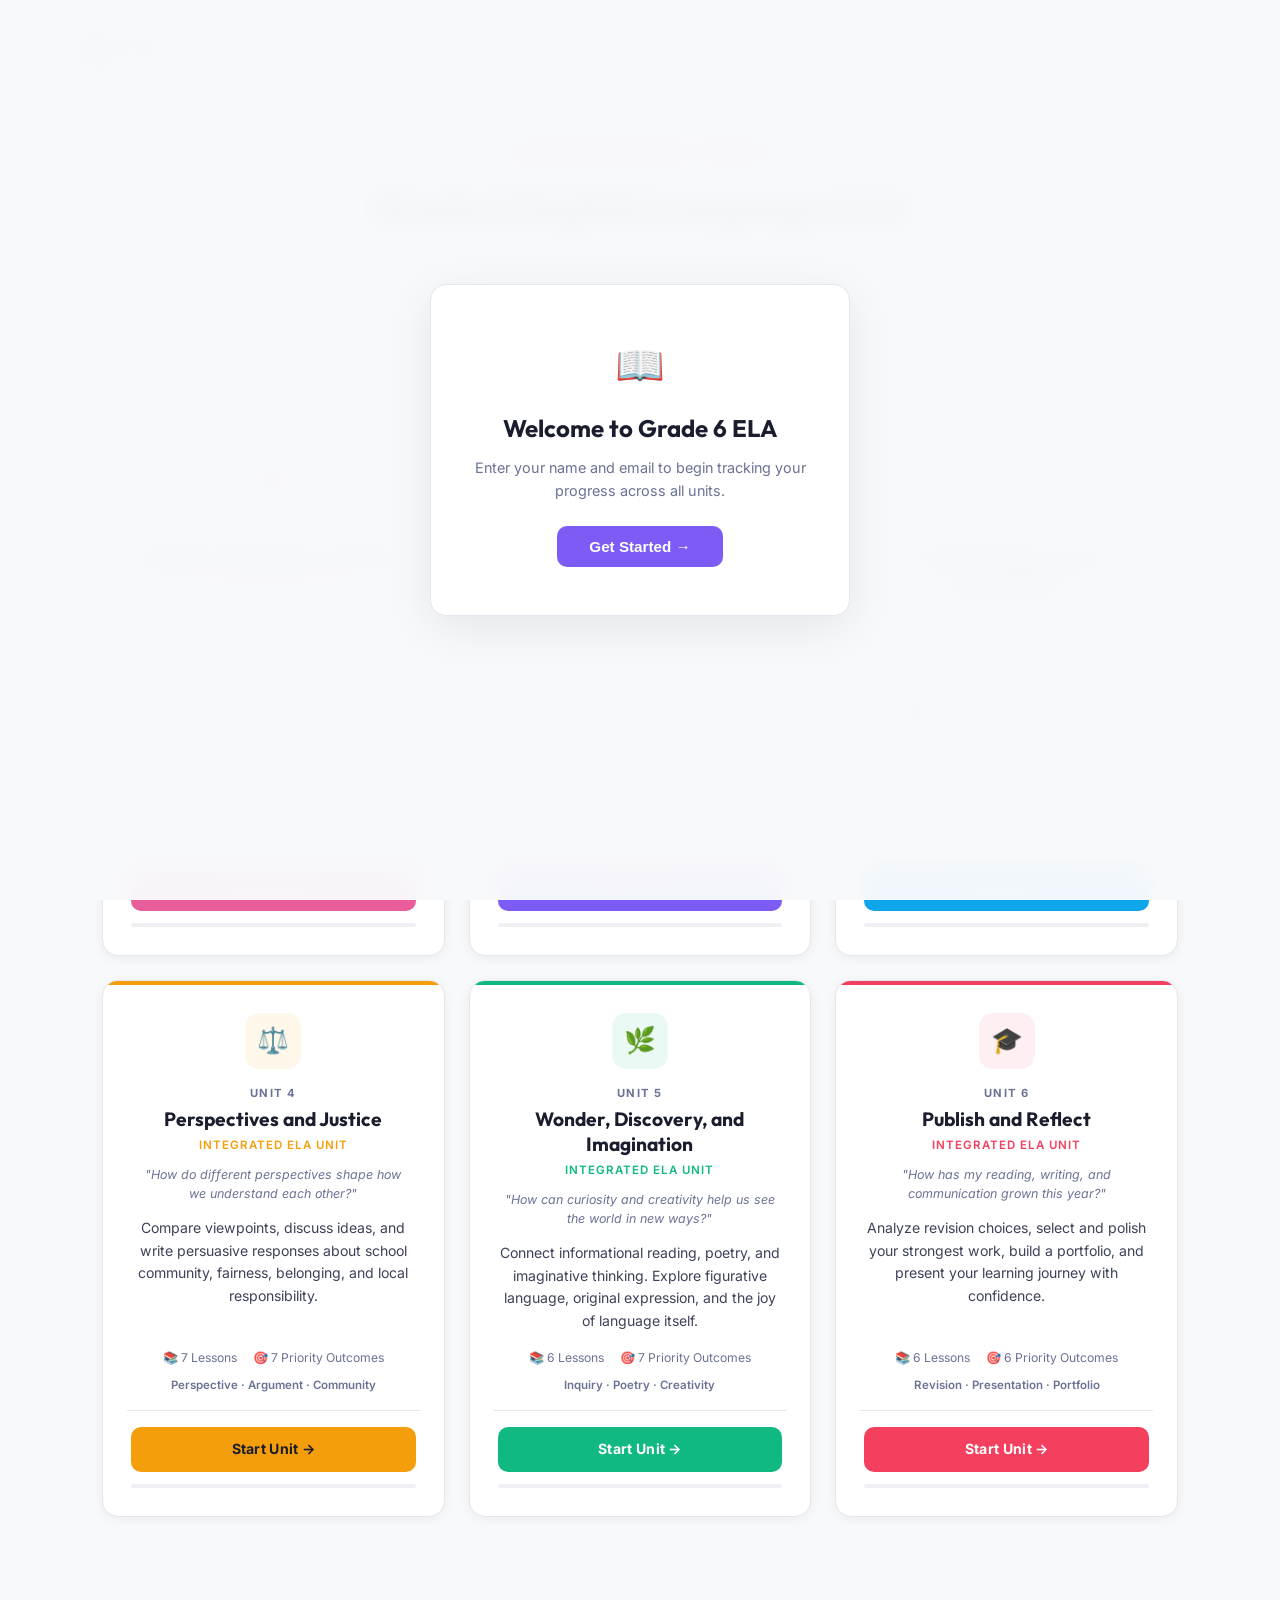
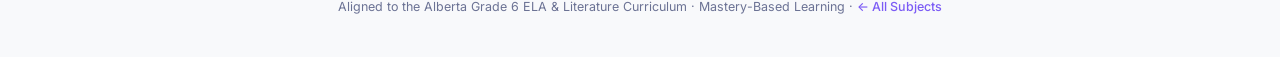
==== ela/index.html @ 0fc30e94 "Initial commit: Grade 6 HPLN platform with ELA units" ====
<!DOCTYPE html>
<html lang="en">
<head>
  <meta charset="UTF-8">
  <meta name="viewport" content="width=device-width, initial-scale=1.0">
  <title>Grade 6 English Language Arts — Home Plus Online Learning</title>
  <meta name="description" content="Grade 6 ELA course homepage — 6 integrated thematic units covering reading, writing, vocabulary, speaking, and critical thinking aligned to the Alberta curriculum.">
  <link href="https://fonts.googleapis.com/css2?family=Inter:wght@400;500;600;700;800&family=Outfit:wght@600;700;800&display=swap" rel="stylesheet">
  <style>
    /* ============================================================
       GRADE 6 ELA — COURSE HOMEPAGE
       Light, polished, modern LMS dashboard
       ============================================================ */

    *, *::before, *::after { margin: 0; padding: 0; box-sizing: border-box; }

    :root {
      --bg: #f8f9fb;
      --card-bg: #ffffff;
      --text1: #1a1d2e;
      --text2: #3d4259;
      --text3: #6b7294;
      --border: #e4e7ef;
      --shadow: 0 2px 12px rgba(0,0,0,.06);
      --shadow-hover: 0 8px 32px rgba(0,0,0,.10);
      --radius: 16px;
      --radius-sm: 10px;

      /* Unit accent colors */
      --u1: #e85d9a;
      --u2: #7c5cf5;
      --u3: #0ea5e9;
      --u4: #f59e0b;
      --u5: #10b981;
      --u6: #f43f5e;
    }

    body {
      font-family: 'Inter', -apple-system, BlinkMacSystemFont, sans-serif;
      background: var(--bg);
      color: var(--text1);
      line-height: 1.6;
      -webkit-font-smoothing: antialiased;
    }

    /* ===== TOPBAR ===== */
    .topbar {
      display: flex;
      justify-content: space-between;
      align-items: center;
      max-width: 1200px;
      margin: 0 auto;
      padding: 20px 32px;
    }
    .topbar-left {
      display: flex;
      align-items: center;
      gap: 12px;
    }
    .topbar-logo {
      height: 48px;
      border-radius: 8px;
    }
    .topbar-brand {
      font-family: 'Outfit', sans-serif;
      font-size: .85rem;
      font-weight: 700;
      color: var(--text3);
      text-transform: uppercase;
      letter-spacing: 1.5px;
    }
    .topbar-right {
      display: flex;
      align-items: center;
      gap: 16px;
    }
    .topbar-right a {
      font-size: .85rem;
      color: var(--text3);
      text-decoration: none;
      font-weight: 500;
      transition: color .2s;
    }
    .topbar-right a:hover { color: var(--text1); }
    #studentDisplay {
      font-size: .85rem;
      color: var(--text3);
    }
    .theme-toggle {
      background: none;
      border: 1px solid var(--border);
      border-radius: 8px;
      padding: 6px 12px;
      font-size: .8rem;
      color: var(--text3);
      cursor: pointer;
      transition: all .2s;
    }
    .theme-toggle:hover {
      background: var(--text1);
      color: #fff;
      border-color: var(--text1);
    }

    /* ===== HERO ===== */
    .hero {
      text-align: center;
      padding: 48px 32px 20px;
      max-width: 780px;
      margin: 0 auto;
    }
    .hero-badge {
      display: inline-block;
      background: linear-gradient(135deg, #e85d9a22, #7c5cf522);
      border: 1px solid #e85d9a33;
      color: var(--u1);
      font-size: .72rem;
      font-weight: 700;
      text-transform: uppercase;
      letter-spacing: 2px;
      padding: 6px 18px;
      border-radius: 30px;
      margin-bottom: 16px;
    }
    .hero h1 {
      font-family: 'Outfit', sans-serif;
      font-size: 2.4rem;
      font-weight: 800;
      color: var(--text1);
      line-height: 1.2;
      margin-bottom: 12px;
      letter-spacing: -.5px;
    }
    .hero p {
      font-size: 1.05rem;
      color: var(--text3);
      line-height: 1.7;
      max-width: 620px;
      margin: 0 auto;
    }

    /* ===== PROGRESS BAR ===== */
    .progress-section {
      max-width: 1140px;
      margin: 20px auto 12px;
      padding: 0 32px;
    }
    .progress-wrap {
      display: flex;
      align-items: center;
      gap: 16px;
      background: var(--card-bg);
      border: 1px solid var(--border);
      border-radius: var(--radius-sm);
      padding: 14px 24px;
      box-shadow: var(--shadow);
    }
    .progress-label {
      font-size: .82rem;
      font-weight: 600;
      color: var(--text2);
      white-space: nowrap;
    }
    .progress-bar {
      flex: 1;
      height: 8px;
      background: #eef0f6;
      border-radius: 20px;
      overflow: hidden;
    }
    .progress-fill {
      height: 100%;
      border-radius: 20px;
      background: linear-gradient(90deg, var(--u1), var(--u2), var(--u5));
      width: 0%;
      transition: width .6s ease;
    }
    .progress-stats {
      display: flex;
      gap: 20px;
      font-size: .78rem;
      color: var(--text3);
      white-space: nowrap;
    }
    .progress-stats strong {
      color: var(--text1);
    }

    /* ===== UNIT GRID ===== */
    .grid-section {
      max-width: 1140px;
      margin: 28px auto 0;
      padding: 0 32px 60px;
    }
    .unit-grid {
      display: grid;
      grid-template-columns: repeat(3, 1fr);
      gap: 24px;
    }

    /* ===== UNIT CARD ===== */
    .unit-card {
      background: var(--card-bg);
      border: 1px solid var(--border);
      border-radius: var(--radius);
      padding: 32px 28px 28px;
      display: flex;
      flex-direction: column;
      box-shadow: var(--shadow);
      transition: box-shadow .3s, transform .3s;
      position: relative;
      overflow: hidden;
      cursor: pointer;
    }
    .unit-card::before {
      content: '';
      position: absolute;
      top: 0;
      left: 0;
      right: 0;
      height: 4px;
    }
    .unit-card:hover {
      box-shadow: var(--shadow-hover);
      transform: translateY(-4px);
    }

    /* Accent borders per unit */
    .unit-card[data-unit="1"]::before { background: var(--u1); }
    .unit-card[data-unit="2"]::before { background: var(--u2); }
    .unit-card[data-unit="3"]::before { background: var(--u3); }
    .unit-card[data-unit="4"]::before { background: var(--u4); }
    .unit-card[data-unit="5"]::before { background: var(--u5); }
    .unit-card[data-unit="6"]::before { background: var(--u6); }

    .card-icon {
      width: 56px;
      height: 56px;
      border-radius: 14px;
      display: flex;
      align-items: center;
      justify-content: center;
      font-size: 1.6rem;
      margin: 0 auto 16px;
    }
    .unit-card[data-unit="1"] .card-icon { background: #e85d9a15; }
    .unit-card[data-unit="2"] .card-icon { background: #7c5cf515; }
    .unit-card[data-unit="3"] .card-icon { background: #0ea5e915; }
    .unit-card[data-unit="4"] .card-icon { background: #f59e0b15; }
    .unit-card[data-unit="5"] .card-icon { background: #10b98115; }
    .unit-card[data-unit="6"] .card-icon { background: #f43f5e15; }

    .card-unit-num {
      font-size: .7rem;
      font-weight: 700;
      text-transform: uppercase;
      letter-spacing: 1.5px;
      color: var(--text3);
      text-align: center;
      margin-bottom: 4px;
    }
    .card-title {
      font-family: 'Outfit', sans-serif;
      font-size: 1.2rem;
      font-weight: 700;
      color: var(--text1);
      text-align: center;
      margin-bottom: 4px;
      line-height: 1.3;
    }
    .card-subtitle {
      font-size: .72rem;
      font-weight: 600;
      text-transform: uppercase;
      letter-spacing: 1px;
      text-align: center;
      margin-bottom: 12px;
    }
    .unit-card[data-unit="1"] .card-subtitle { color: var(--u1); }
    .unit-card[data-unit="2"] .card-subtitle { color: var(--u2); }
    .unit-card[data-unit="3"] .card-subtitle { color: var(--u3); }
    .unit-card[data-unit="4"] .card-subtitle { color: var(--u4); }
    .unit-card[data-unit="5"] .card-subtitle { color: var(--u5); }
    .unit-card[data-unit="6"] .card-subtitle { color: var(--u6); }

    .card-desc {
      font-size: .88rem;
      color: var(--text2);
      text-align: center;
      line-height: 1.6;
      flex: 1;
      margin-bottom: 16px;
    }

    .card-meta {
      display: flex;
      justify-content: center;
      gap: 16px;
      font-size: .76rem;
      color: var(--text3);
      margin-bottom: 8px;
    }
    .card-meta span {
      display: flex;
      align-items: center;
      gap: 4px;
    }

    .card-tag {
      display: block;
      text-align: center;
      font-size: .72rem;
      font-weight: 600;
      color: var(--text3);
      margin-bottom: 16px;
    }

    .card-eq {
      font-size: .78rem;
      color: var(--text3);
      font-style: italic;
      text-align: center;
      line-height: 1.5;
      margin-bottom: 14px;
      padding: 0 4px;
    }

    .card-divider {
      height: 1px;
      background: var(--border);
      margin: 0 -4px 16px;
    }

    .card-btn {
      display: block;
      text-align: center;
      font-weight: 700;
      font-size: .88rem;
      padding: 11px 24px;
      border-radius: var(--radius-sm);
      border: none;
      cursor: pointer;
      transition: all .2s;
      letter-spacing: .3px;
      text-decoration: none;
      color: #fff;
    }
    .unit-card[data-unit="1"] .card-btn { background: var(--u1); }
    .unit-card[data-unit="2"] .card-btn { background: var(--u2); }
    .unit-card[data-unit="3"] .card-btn { background: var(--u3); }
    .unit-card[data-unit="4"] .card-btn { background: var(--u4); color: var(--text1); }
    .unit-card[data-unit="5"] .card-btn { background: var(--u5); }
    .unit-card[data-unit="6"] .card-btn { background: var(--u6); }
    .card-btn:hover { opacity: .88; transform: scale(1.02); }

    .card-progress-bar {
      height: 4px;
      background: #eef0f6;
      border-radius: 20px;
      margin-top: 12px;
      overflow: hidden;
    }
    .card-progress-fill {
      height: 100%;
      border-radius: 20px;
      width: 0%;
      transition: width .5s;
    }
    .unit-card[data-unit="1"] .card-progress-fill { background: var(--u1); }
    .unit-card[data-unit="2"] .card-progress-fill { background: var(--u2); }
    .unit-card[data-unit="3"] .card-progress-fill { background: var(--u3); }
    .unit-card[data-unit="4"] .card-progress-fill { background: var(--u4); }
    .unit-card[data-unit="5"] .card-progress-fill { background: var(--u5); }
    .unit-card[data-unit="6"] .card-progress-fill { background: var(--u6); }

    /* ===== FOOTER ===== */
    .footer {
      text-align: center;
      padding: 20px 32px 40px;
      font-size: .78rem;
      color: var(--text3);
    }
    .footer a {
      color: var(--u2);
      text-decoration: none;
      font-weight: 500;
    }
    .footer a:hover { text-decoration: underline; }

    /* ===== SIGN-IN OVERLAY ===== */
    .signin-overlay {
      position: fixed;
      inset: 0;
      z-index: 1000;
      background: rgba(248,249,251,.97);
      display: flex;
      align-items: center;
      justify-content: center;
      backdrop-filter: blur(12px);
    }
    .signin-overlay.hidden { display: none; }
    .signin-card {
      background: var(--card-bg);
      border: 1px solid var(--border);
      border-radius: var(--radius);
      padding: 48px 40px;
      max-width: 420px;
      width: 90%;
      text-align: center;
      box-shadow: 0 12px 48px rgba(0,0,0,.08);
    }
    .signin-card h2 {
      font-family: 'Outfit', sans-serif;
      font-size: 1.5rem;
      margin-bottom: 8px;
      color: var(--text1);
    }
    .signin-card p {
      font-size: .9rem;
      color: var(--text3);
      margin-bottom: 24px;
    }
    .signin-btn {
      display: inline-block;
      background: var(--u2);
      color: #fff;
      border: none;
      padding: 12px 32px;
      border-radius: var(--radius-sm);
      font-weight: 700;
      font-size: .95rem;
      cursor: pointer;
      transition: opacity .2s;
    }
    .signin-btn:hover { opacity: .85; }

    /* ===== RESPONSIVE ===== */
    @media (max-width: 960px) {
      .unit-grid { grid-template-columns: repeat(2, 1fr); }
      .hero h1 { font-size: 1.8rem; }
    }
    @media (max-width: 640px) {
      .unit-grid { grid-template-columns: 1fr; gap: 16px; }
      .hero { padding: 32px 20px 12px; }
      .hero h1 { font-size: 1.5rem; }
      .topbar { padding: 16px 20px; }
      .grid-section, .progress-section { padding-left: 16px; padding-right: 16px; }
      .progress-wrap { flex-direction: column; gap: 8px; text-align: center; }
      .progress-stats { justify-content: center; }
    }
  </style>
</head>
<body>

  <!-- SIGN-IN -->
  <div class="signin-overlay" id="signinOverlay">
    <div class="signin-card">
      <div style="font-size:2.5rem;margin-bottom:12px">📖</div>
      <h2>Welcome to Grade 6 ELA</h2>
      <p>Enter your name and email to begin tracking your progress across all units.</p>
      <button class="signin-btn" onclick="signIn()">Get Started →</button>
    </div>
  </div>

  <!-- TOPBAR -->
  <div class="topbar">
    <div class="topbar-left">
      <img src="../assets/hpln-logo.png" alt="Home Plus Online Learning" class="topbar-logo">
      <span class="topbar-brand">Home Plus Online Learning</span>
    </div>
    <div class="topbar-right">
      <a href="../index.html">← All Subjects</a>
      <span id="studentDisplay"></span>
    </div>
  </div>

  <!-- HERO -->
  <div class="hero">
    <div class="hero-badge">Alberta Curriculum · Grade 6</div>
    <h1>Grade 6 English Language Arts</h1>
    <p>Integrated units for reading, writing, vocabulary, speaking, and critical thinking across the year.</p>
  </div>

  <!-- PROGRESS -->
  <div class="progress-section">
    <div class="progress-wrap">
      <span class="progress-label" id="progressLabel">0 / 6 units complete</span>
      <div class="progress-bar"><div class="progress-fill" id="progressFill"></div></div>
      <div class="progress-stats">
        <span><strong id="statLessons">0</strong> lessons passed</span>
        <span><strong id="statAvg">—</strong> avg score</span>
      </div>
    </div>
  </div>

  <!-- UNIT GRID -->
  <div class="grid-section">
    <div class="unit-grid">

      <!-- UNIT 1 -->
      <div class="unit-card" data-unit="1" onclick="openUnit(1)">
        <div class="card-icon">🪞</div>
        <div class="card-unit-num">Unit 1</div>
        <div class="card-title">Identity, Belonging, and Voice</div>
        <div class="card-subtitle">Integrated ELA Unit</div>
        <div class="card-eq">"How do experiences, relationships, and culture shape who we are?"</div>
        <p class="card-desc">Explore identity through stories, poems, and reflections. Build comprehension strategies, personal writing skills, and respectful discussion practices.</p>
        <div class="card-meta">
          <span>📚 8 Lessons</span>
          <span>🎯 7 Priority Outcomes</span>
        </div>
        <div class="card-tag">Narrative · Reflection · Discussion</div>
        <div class="card-divider"></div>
        <div class="card-btn" id="btn1">Start Unit →</div>
        <div class="card-progress-bar"><div class="card-progress-fill" id="prog1"></div></div>
      </div>

      <!-- UNIT 2 -->
      <div class="unit-card" data-unit="2" onclick="openUnit(2)">
        <div class="card-icon">📕</div>
        <div class="card-unit-num">Unit 2</div>
        <div class="card-title">Story Power</div>
        <div class="card-subtitle">Integrated ELA Unit</div>
        <div class="card-eq">"How do authors use structure, character, and craft to engage readers?"</div>
        <p class="card-desc">Study fiction as both a reader and writer. Analyze mentor texts for narrative craft, then create your own original short story.</p>
        <div class="card-meta">
          <span>📚 8 Lessons</span>
          <span>🎯 8 Priority Outcomes</span>
        </div>
        <div class="card-tag">Fiction · Structure · Craft</div>
        <div class="card-divider"></div>
        <div class="card-btn" id="btn2">Start Unit →</div>
        <div class="card-progress-bar"><div class="card-progress-fill" id="prog2"></div></div>
      </div>

      <!-- UNIT 3 -->
      <div class="unit-card" data-unit="3" onclick="openUnit(3)">
        <div class="card-icon">🔎</div>
        <div class="card-unit-num">Unit 3</div>
        <div class="card-title">Truth, Evidence, and Information</div>
        <div class="card-subtitle">Integrated ELA Unit</div>
        <div class="card-eq">"How do we find, evaluate, and communicate information responsibly?"</div>
        <p class="card-desc">Identify main ideas, evaluate source reliability, and write evidence-based research responses. Build media literacy and nonfiction reading skills.</p>
        <div class="card-meta">
          <span>📚 7 Lessons</span>
          <span>🎯 7 Priority Outcomes</span>
        </div>
        <div class="card-tag">Research · Nonfiction · Media Literacy</div>
        <div class="card-divider"></div>
        <div class="card-btn" id="btn3">Start Unit →</div>
        <div class="card-progress-bar"><div class="card-progress-fill" id="prog3"></div></div>
      </div>

      <!-- UNIT 4 -->
      <div class="unit-card" data-unit="4" onclick="openUnit(4)">
        <div class="card-icon">⚖️</div>
        <div class="card-unit-num">Unit 4</div>
        <div class="card-title">Perspectives and Justice</div>
        <div class="card-subtitle">Integrated ELA Unit</div>
        <div class="card-eq">"How do different perspectives shape how we understand each other?"</div>
        <p class="card-desc">Compare viewpoints, discuss ideas, and write persuasive responses about school community, fairness, belonging, and local responsibility.</p>
        <div class="card-meta">
          <span>📚 7 Lessons</span>
          <span>🎯 7 Priority Outcomes</span>
        </div>
        <div class="card-tag">Perspective · Argument · Community</div>
        <div class="card-divider"></div>
        <div class="card-btn" id="btn4">Start Unit →</div>
        <div class="card-progress-bar"><div class="card-progress-fill" id="prog4"></div></div>
      </div>

      <!-- UNIT 5 -->
      <div class="unit-card" data-unit="5" onclick="openUnit(5)">
        <div class="card-icon">🌿</div>
        <div class="card-unit-num">Unit 5</div>
        <div class="card-title">Wonder, Discovery, and Imagination</div>
        <div class="card-subtitle">Integrated ELA Unit</div>
        <div class="card-eq">"How can curiosity and creativity help us see the world in new ways?"</div>
        <p class="card-desc">Connect informational reading, poetry, and imaginative thinking. Explore figurative language, original expression, and the joy of language itself.</p>
        <div class="card-meta">
          <span>📚 6 Lessons</span>
          <span>🎯 7 Priority Outcomes</span>
        </div>
        <div class="card-tag">Inquiry · Poetry · Creativity</div>
        <div class="card-divider"></div>
        <div class="card-btn" id="btn5">Start Unit →</div>
        <div class="card-progress-bar"><div class="card-progress-fill" id="prog5"></div></div>
      </div>

      <!-- UNIT 6 -->
      <div class="unit-card" data-unit="6" onclick="openUnit(6)">
        <div class="card-icon">🎓</div>
        <div class="card-unit-num">Unit 6</div>
        <div class="card-title">Publish and Reflect</div>
        <div class="card-subtitle">Integrated ELA Unit</div>
        <div class="card-eq">"How has my reading, writing, and communication grown this year?"</div>
        <p class="card-desc">Analyze revision choices, select and polish your strongest work, build a portfolio, and present your learning journey with confidence.</p>
        <div class="card-meta">
          <span>📚 6 Lessons</span>
          <span>🎯 6 Priority Outcomes</span>
        </div>
        <div class="card-tag">Revision · Presentation · Portfolio</div>
        <div class="card-divider"></div>
        <div class="card-btn" id="btn6">Start Unit →</div>
        <div class="card-progress-bar"><div class="card-progress-fill" id="prog6"></div></div>
      </div>

    </div><!-- /unit-grid -->
  </div>

  <!-- FOOTER -->
  <div class="footer">
    <p>Aligned to the Alberta Grade 6 ELA & Literature Curriculum &middot; Mastery-Based Learning &middot; <a href="../index.html">← All Subjects</a></p>
  </div>

  <script>
    // ===== SIGN-IN =====
    function signIn() {
      const name = prompt('Enter your full name (First Last):');
      if (!name || !name.trim()) return;
      const email = prompt('Enter your school email:');
      if (!email || !email.trim()) return;
      localStorage.setItem('g6-student-name', name.trim());
      localStorage.setItem('g6-student-email', email.trim());
      checkSignIn();
    }
    function checkSignIn() {
      const name = localStorage.getItem('g6-student-name');
      const email = localStorage.getItem('g6-student-email');
      const overlay = document.getElementById('signinOverlay');
      const display = document.getElementById('studentDisplay');
      if (name && email) {
        if (overlay) overlay.classList.add('hidden');
        if (display) display.innerHTML = '👤 ' + name + ' <a href="#" onclick="event.preventDefault();signOut()" style="color:#6b7294;margin-left:4px;font-size:.7rem" title="Sign out">✕</a>';
      } else {
        if (overlay) overlay.classList.remove('hidden');
        if (display) display.textContent = '';
      }
    }
    function signOut() {
      if (!confirm('Sign out? Your progress on this device will be cleared.')) return;
      localStorage.removeItem('g6-student-name');
      localStorage.removeItem('g6-student-email');
      location.reload();
    }

    // ===== NAVIGATION =====
    const unitPaths = {
      1: 'unit-1-identity/index.html',
      2: 'unit-2-writing/index.html',
      3: 'unit-3-vocabulary/index.html',
      4: 'unit-4-oral-media/index.html',
      5: 'unit-5-oral-lang/index.html',
      6: 'unit-6-creative/index.html'
    };
    function openUnit(num) {
      if (unitPaths[num]) window.location.href = unitPaths[num];
    }

    // ===== PROGRESS =====
    function updateProgress() {
      const units = [
        { id: '1', count: 8, prefix: 'g6-ela-u1' },
        { id: '2', count: 8, prefix: 'g6-ela-u2' },
        { id: '3', count: 7, prefix: 'g6-ela-u3' },
        { id: '4', count: 7, prefix: 'g6-ela-u4' },
        { id: '5', count: 6, prefix: 'g6-ela-u5' },
        { id: '6', count: 6, prefix: 'g6-ela-u6' }
      ];
      let totalPassed = 0, totalLessons = 0, unitsComplete = 0;

      units.forEach(u => {
        let passed = 0;
        for (let i = 1; i <= u.count; i++) {
          if (localStorage.getItem(`${u.prefix}-lesson${i}-passed`)) passed++;
        }
        totalPassed += passed;
        totalLessons += u.count;
        const pct = u.count > 0 ? Math.round(passed / u.count * 100) : 0;
        const progEl = document.getElementById('prog' + u.id);
        const btnEl = document.getElementById('btn' + u.id);
        if (progEl) progEl.style.width = pct + '%';
        if (passed === u.count && u.count > 0) {
          unitsComplete++;
          if (btnEl) btnEl.textContent = 'Review Unit ✓';
        } else if (passed > 0) {
          if (btnEl) btnEl.textContent = 'Continue →';
        }
      });

      const overallPct = totalLessons > 0 ? Math.round(totalPassed / totalLessons * 100) : 0;
      document.getElementById('progressFill').style.width = overallPct + '%';
      document.getElementById('progressLabel').textContent = `${unitsComplete} / 6 units complete`;
      document.getElementById('statLessons').textContent = totalPassed;

      const grades = JSON.parse(localStorage.getItem('g6-grades') || '[]');
      const quizGrades = grades.filter(g => g.quizId && g.quizId.startsWith('quiz'));
      if (quizGrades.length > 0) {
        const avg = Math.round(quizGrades.reduce((s, g) => s + g.percentage, 0) / quizGrades.length);
        document.getElementById('statAvg').textContent = avg + '%';
      }
    }

    // ===== INIT =====
    document.addEventListener('DOMContentLoaded', () => {
      checkSignIn();
      updateProgress();
    });
  </script>
</body>
</html>
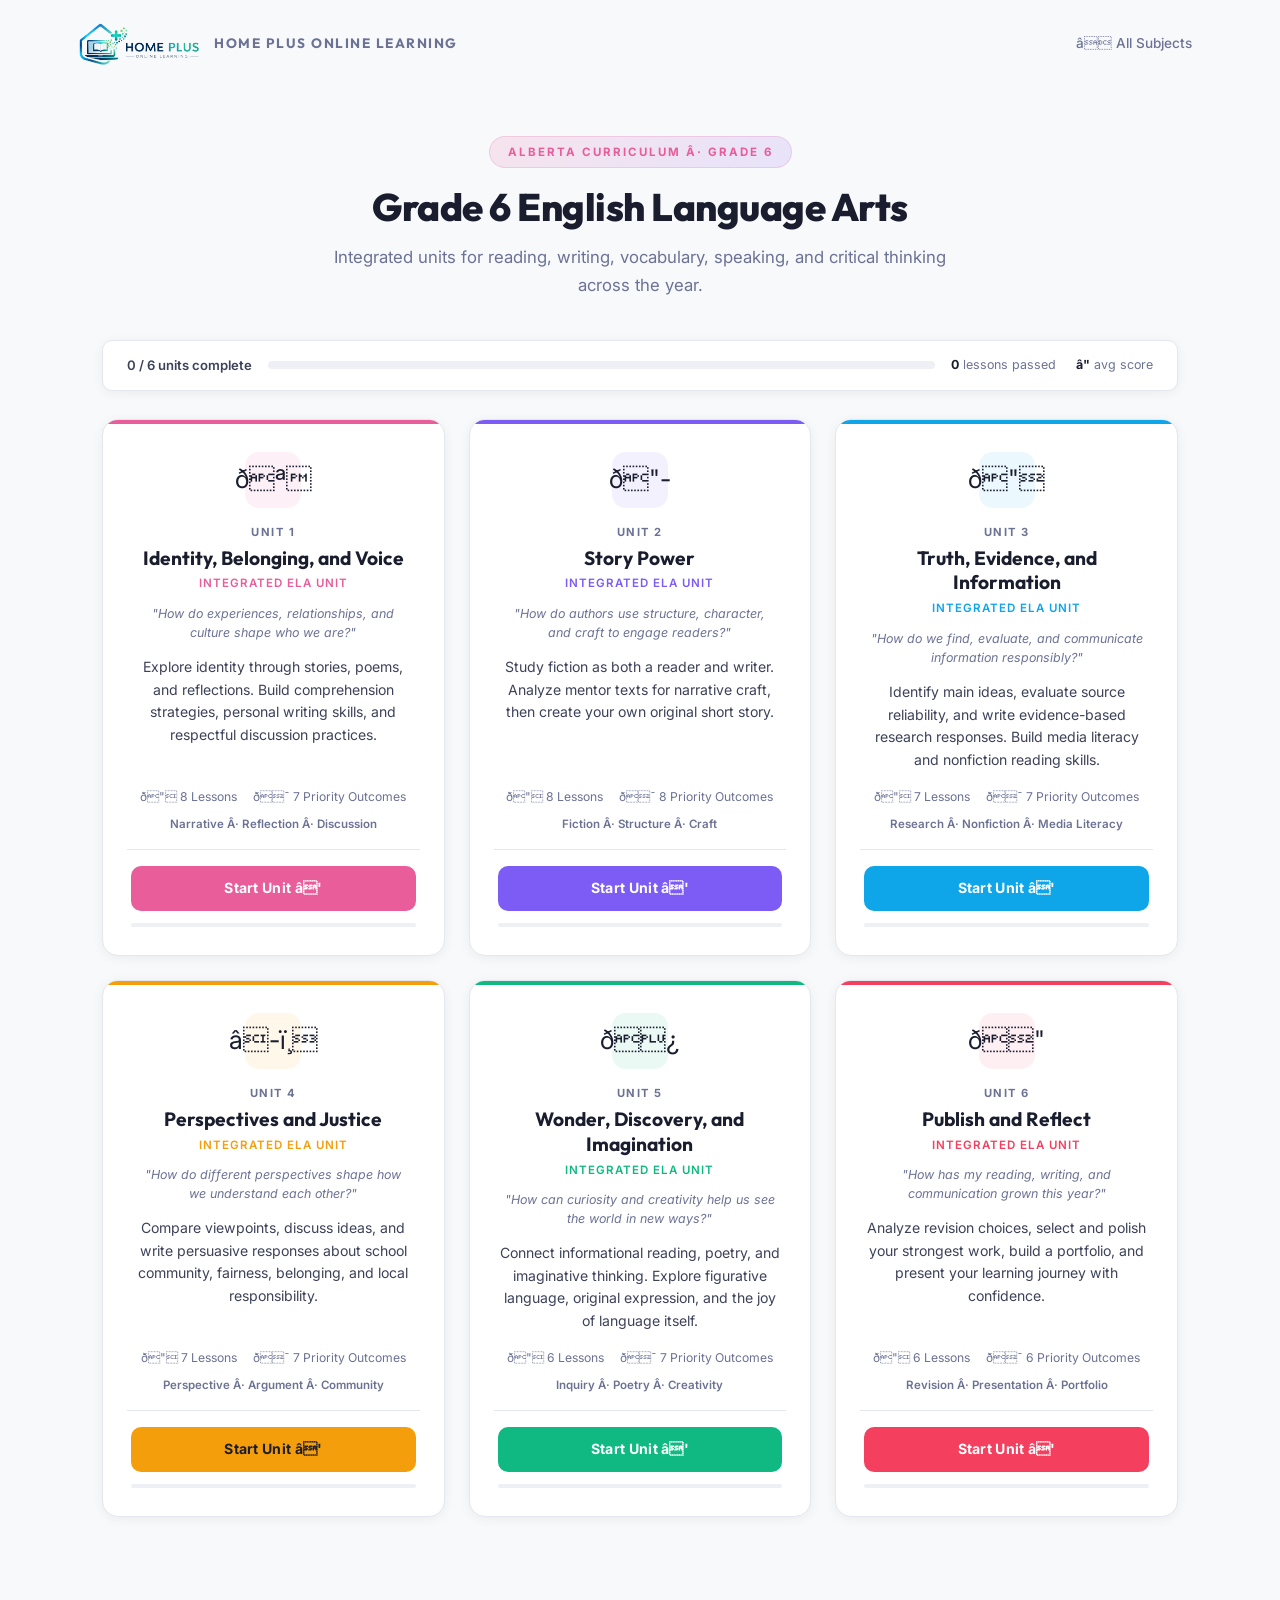
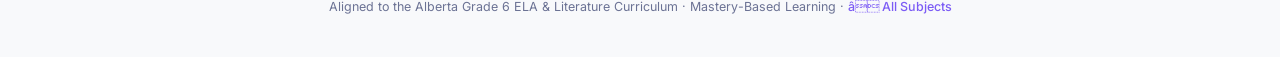
==== commit d420b489: "Fix encoding corruption in shared.js and sign-in overlay on all pages" ====
--- a/ela/index.html
+++ b/ela/index.html
@@ -1,711 +1,1422 @@
-<!DOCTYPE html>
-<html lang="en">
-<head>
-  <meta charset="UTF-8">
-  <meta name="viewport" content="width=device-width, initial-scale=1.0">
-  <title>Grade 6 English Language Arts — Home Plus Online Learning</title>
-  <meta name="description" content="Grade 6 ELA course homepage — 6 integrated thematic units covering reading, writing, vocabulary, speaking, and critical thinking aligned to the Alberta curriculum.">
-  <link href="https://fonts.googleapis.com/css2?family=Inter:wght@400;500;600;700;800&family=Outfit:wght@600;700;800&display=swap" rel="stylesheet">
-  <style>
-    /* ============================================================
-       GRADE 6 ELA — COURSE HOMEPAGE
-       Light, polished, modern LMS dashboard
-       ============================================================ */
-
-    *, *::before, *::after { margin: 0; padding: 0; box-sizing: border-box; }
-
-    :root {
-      --bg: #f8f9fb;
-      --card-bg: #ffffff;
-      --text1: #1a1d2e;
-      --text2: #3d4259;
-      --text3: #6b7294;
-      --border: #e4e7ef;
-      --shadow: 0 2px 12px rgba(0,0,0,.06);
-      --shadow-hover: 0 8px 32px rgba(0,0,0,.10);
-      --radius: 16px;
-      --radius-sm: 10px;
-
-      /* Unit accent colors */
-      --u1: #e85d9a;
-      --u2: #7c5cf5;
-      --u3: #0ea5e9;
-      --u4: #f59e0b;
-      --u5: #10b981;
-      --u6: #f43f5e;
-    }
-
-    body {
-      font-family: 'Inter', -apple-system, BlinkMacSystemFont, sans-serif;
-      background: var(--bg);
-      color: var(--text1);
-      line-height: 1.6;
-      -webkit-font-smoothing: antialiased;
-    }
-
-    /* ===== TOPBAR ===== */
-    .topbar {
-      display: flex;
-      justify-content: space-between;
-      align-items: center;
-      max-width: 1200px;
-      margin: 0 auto;
-      padding: 20px 32px;
-    }
-    .topbar-left {
-      display: flex;
-      align-items: center;
-      gap: 12px;
-    }
-    .topbar-logo {
-      height: 48px;
-      border-radius: 8px;
-    }
-    .topbar-brand {
-      font-family: 'Outfit', sans-serif;
-      font-size: .85rem;
-      font-weight: 700;
-      color: var(--text3);
-      text-transform: uppercase;
-      letter-spacing: 1.5px;
-    }
-    .topbar-right {
-      display: flex;
-      align-items: center;
-      gap: 16px;
-    }
-    .topbar-right a {
-      font-size: .85rem;
-      color: var(--text3);
-      text-decoration: none;
-      font-weight: 500;
-      transition: color .2s;
-    }
-    .topbar-right a:hover { color: var(--text1); }
-    #studentDisplay {
-      font-size: .85rem;
-      color: var(--text3);
-    }
-    .theme-toggle {
-      background: none;
-      border: 1px solid var(--border);
-      border-radius: 8px;
-      padding: 6px 12px;
-      font-size: .8rem;
-      color: var(--text3);
-      cursor: pointer;
-      transition: all .2s;
-    }
-    .theme-toggle:hover {
-      background: var(--text1);
-      color: #fff;
-      border-color: var(--text1);
-    }
-
-    /* ===== HERO ===== */
-    .hero {
-      text-align: center;
-      padding: 48px 32px 20px;
-      max-width: 780px;
-      margin: 0 auto;
-    }
-    .hero-badge {
-      display: inline-block;
-      background: linear-gradient(135deg, #e85d9a22, #7c5cf522);
-      border: 1px solid #e85d9a33;
-      color: var(--u1);
-      font-size: .72rem;
-      font-weight: 700;
-      text-transform: uppercase;
-      letter-spacing: 2px;
-      padding: 6px 18px;
-      border-radius: 30px;
-      margin-bottom: 16px;
-    }
-    .hero h1 {
-      font-family: 'Outfit', sans-serif;
-      font-size: 2.4rem;
-      font-weight: 800;
-      color: var(--text1);
-      line-height: 1.2;
-      margin-bottom: 12px;
-      letter-spacing: -.5px;
-    }
-    .hero p {
-      font-size: 1.05rem;
-      color: var(--text3);
-      line-height: 1.7;
-      max-width: 620px;
-      margin: 0 auto;
-    }
-
-    /* ===== PROGRESS BAR ===== */
-    .progress-section {
-      max-width: 1140px;
-      margin: 20px auto 12px;
-      padding: 0 32px;
-    }
-    .progress-wrap {
-      display: flex;
-      align-items: center;
-      gap: 16px;
-      background: var(--card-bg);
-      border: 1px solid var(--border);
-      border-radius: var(--radius-sm);
-      padding: 14px 24px;
-      box-shadow: var(--shadow);
-    }
-    .progress-label {
-      font-size: .82rem;
-      font-weight: 600;
-      color: var(--text2);
-      white-space: nowrap;
-    }
-    .progress-bar {
-      flex: 1;
-      height: 8px;
-      background: #eef0f6;
-      border-radius: 20px;
-      overflow: hidden;
-    }
-    .progress-fill {
-      height: 100%;
-      border-radius: 20px;
-      background: linear-gradient(90deg, var(--u1), var(--u2), var(--u5));
-      width: 0%;
-      transition: width .6s ease;
-    }
-    .progress-stats {
-      display: flex;
-      gap: 20px;
-      font-size: .78rem;
-      color: var(--text3);
-      white-space: nowrap;
-    }
-    .progress-stats strong {
-      color: var(--text1);
-    }
-
-    /* ===== UNIT GRID ===== */
-    .grid-section {
-      max-width: 1140px;
-      margin: 28px auto 0;
-      padding: 0 32px 60px;
-    }
-    .unit-grid {
-      display: grid;
-      grid-template-columns: repeat(3, 1fr);
-      gap: 24px;
-    }
-
-    /* ===== UNIT CARD ===== */
-    .unit-card {
-      background: var(--card-bg);
-      border: 1px solid var(--border);
-      border-radius: var(--radius);
-      padding: 32px 28px 28px;
-      display: flex;
-      flex-direction: column;
-      box-shadow: var(--shadow);
-      transition: box-shadow .3s, transform .3s;
-      position: relative;
-      overflow: hidden;
-      cursor: pointer;
-    }
-    .unit-card::before {
-      content: '';
-      position: absolute;
-      top: 0;
-      left: 0;
-      right: 0;
-      height: 4px;
-    }
-    .unit-card:hover {
-      box-shadow: var(--shadow-hover);
-      transform: translateY(-4px);
-    }
-
-    /* Accent borders per unit */
-    .unit-card[data-unit="1"]::before { background: var(--u1); }
-    .unit-card[data-unit="2"]::before { background: var(--u2); }
-    .unit-card[data-unit="3"]::before { background: var(--u3); }
-    .unit-card[data-unit="4"]::before { background: var(--u4); }
-    .unit-card[data-unit="5"]::before { background: var(--u5); }
-    .unit-card[data-unit="6"]::before { background: var(--u6); }
-
-    .card-icon {
-      width: 56px;
-      height: 56px;
-      border-radius: 14px;
-      display: flex;
-      align-items: center;
-      justify-content: center;
-      font-size: 1.6rem;
-      margin: 0 auto 16px;
-    }
-    .unit-card[data-unit="1"] .card-icon { background: #e85d9a15; }
-    .unit-card[data-unit="2"] .card-icon { background: #7c5cf515; }
-    .unit-card[data-unit="3"] .card-icon { background: #0ea5e915; }
-    .unit-card[data-unit="4"] .card-icon { background: #f59e0b15; }
-    .unit-card[data-unit="5"] .card-icon { background: #10b98115; }
-    .unit-card[data-unit="6"] .card-icon { background: #f43f5e15; }
-
-    .card-unit-num {
-      font-size: .7rem;
-      font-weight: 700;
-      text-transform: uppercase;
-      letter-spacing: 1.5px;
-      color: var(--text3);
-      text-align: center;
-      margin-bottom: 4px;
-    }
-    .card-title {
-      font-family: 'Outfit', sans-serif;
-      font-size: 1.2rem;
-      font-weight: 700;
-      color: var(--text1);
-      text-align: center;
-      margin-bottom: 4px;
-      line-height: 1.3;
-    }
-    .card-subtitle {
-      font-size: .72rem;
-      font-weight: 600;
-      text-transform: uppercase;
-      letter-spacing: 1px;
-      text-align: center;
-      margin-bottom: 12px;
-    }
-    .unit-card[data-unit="1"] .card-subtitle { color: var(--u1); }
-    .unit-card[data-unit="2"] .card-subtitle { color: var(--u2); }
-    .unit-card[data-unit="3"] .card-subtitle { color: var(--u3); }
-    .unit-card[data-unit="4"] .card-subtitle { color: var(--u4); }
-    .unit-card[data-unit="5"] .card-subtitle { color: var(--u5); }
-    .unit-card[data-unit="6"] .card-subtitle { color: var(--u6); }
-
-    .card-desc {
-      font-size: .88rem;
-      color: var(--text2);
-      text-align: center;
-      line-height: 1.6;
-      flex: 1;
-      margin-bottom: 16px;
-    }
-
-    .card-meta {
-      display: flex;
-      justify-content: center;
-      gap: 16px;
-      font-size: .76rem;
-      color: var(--text3);
-      margin-bottom: 8px;
-    }
-    .card-meta span {
-      display: flex;
-      align-items: center;
-      gap: 4px;
-    }
-
-    .card-tag {
-      display: block;
-      text-align: center;
-      font-size: .72rem;
-      font-weight: 600;
-      color: var(--text3);
-      margin-bottom: 16px;
-    }
-
-    .card-eq {
-      font-size: .78rem;
-      color: var(--text3);
-      font-style: italic;
-      text-align: center;
-      line-height: 1.5;
-      margin-bottom: 14px;
-      padding: 0 4px;
-    }
-
-    .card-divider {
-      height: 1px;
-      background: var(--border);
-      margin: 0 -4px 16px;
-    }
-
-    .card-btn {
-      display: block;
-      text-align: center;
-      font-weight: 700;
-      font-size: .88rem;
-      padding: 11px 24px;
-      border-radius: var(--radius-sm);
-      border: none;
-      cursor: pointer;
-      transition: all .2s;
-      letter-spacing: .3px;
-      text-decoration: none;
-      color: #fff;
-    }
-    .unit-card[data-unit="1"] .card-btn { background: var(--u1); }
-    .unit-card[data-unit="2"] .card-btn { background: var(--u2); }
-    .unit-card[data-unit="3"] .card-btn { background: var(--u3); }
-    .unit-card[data-unit="4"] .card-btn { background: var(--u4); color: var(--text1); }
-    .unit-card[data-unit="5"] .card-btn { background: var(--u5); }
-    .unit-card[data-unit="6"] .card-btn { background: var(--u6); }
-    .card-btn:hover { opacity: .88; transform: scale(1.02); }
-
-    .card-progress-bar {
-      height: 4px;
-      background: #eef0f6;
-      border-radius: 20px;
-      margin-top: 12px;
-      overflow: hidden;
-    }
-    .card-progress-fill {
-      height: 100%;
-      border-radius: 20px;
-      width: 0%;
-      transition: width .5s;
-    }
-    .unit-card[data-unit="1"] .card-progress-fill { background: var(--u1); }
-    .unit-card[data-unit="2"] .card-progress-fill { background: var(--u2); }
-    .unit-card[data-unit="3"] .card-progress-fill { background: var(--u3); }
-    .unit-card[data-unit="4"] .card-progress-fill { background: var(--u4); }
-    .unit-card[data-unit="5"] .card-progress-fill { background: var(--u5); }
-    .unit-card[data-unit="6"] .card-progress-fill { background: var(--u6); }
-
-    /* ===== FOOTER ===== */
-    .footer {
-      text-align: center;
-      padding: 20px 32px 40px;
-      font-size: .78rem;
-      color: var(--text3);
-    }
-    .footer a {
-      color: var(--u2);
-      text-decoration: none;
-      font-weight: 500;
-    }
-    .footer a:hover { text-decoration: underline; }
-
-    /* ===== SIGN-IN OVERLAY ===== */
-    .signin-overlay {
-      position: fixed;
-      inset: 0;
-      z-index: 1000;
-      background: rgba(248,249,251,.97);
-      display: flex;
-      align-items: center;
-      justify-content: center;
-      backdrop-filter: blur(12px);
-    }
-    .signin-overlay.hidden { display: none; }
-    .signin-card {
-      background: var(--card-bg);
-      border: 1px solid var(--border);
-      border-radius: var(--radius);
-      padding: 48px 40px;
-      max-width: 420px;
-      width: 90%;
-      text-align: center;
-      box-shadow: 0 12px 48px rgba(0,0,0,.08);
-    }
-    .signin-card h2 {
-      font-family: 'Outfit', sans-serif;
-      font-size: 1.5rem;
-      margin-bottom: 8px;
-      color: var(--text1);
-    }
-    .signin-card p {
-      font-size: .9rem;
-      color: var(--text3);
-      margin-bottom: 24px;
-    }
-    .signin-btn {
-      display: inline-block;
-      background: var(--u2);
-      color: #fff;
-      border: none;
-      padding: 12px 32px;
-      border-radius: var(--radius-sm);
-      font-weight: 700;
-      font-size: .95rem;
-      cursor: pointer;
-      transition: opacity .2s;
-    }
-    .signin-btn:hover { opacity: .85; }
-
-    /* ===== RESPONSIVE ===== */
-    @media (max-width: 960px) {
-      .unit-grid { grid-template-columns: repeat(2, 1fr); }
-      .hero h1 { font-size: 1.8rem; }
-    }
-    @media (max-width: 640px) {
-      .unit-grid { grid-template-columns: 1fr; gap: 16px; }
-      .hero { padding: 32px 20px 12px; }
-      .hero h1 { font-size: 1.5rem; }
-      .topbar { padding: 16px 20px; }
-      .grid-section, .progress-section { padding-left: 16px; padding-right: 16px; }
-      .progress-wrap { flex-direction: column; gap: 8px; text-align: center; }
-      .progress-stats { justify-content: center; }
-    }
-  </style>
-</head>
-<body>
-
-  <!-- SIGN-IN -->
-  <div class="signin-overlay" id="signinOverlay">
-    <div class="signin-card">
-      <div style="font-size:2.5rem;margin-bottom:12px">📖</div>
-      <h2>Welcome to Grade 6 ELA</h2>
-      <p>Enter your name and email to begin tracking your progress across all units.</p>
-      <button class="signin-btn" onclick="signIn()">Get Started →</button>
-    </div>
-  </div>
-
-  <!-- TOPBAR -->
-  <div class="topbar">
-    <div class="topbar-left">
-      <img src="../assets/hpln-logo.png" alt="Home Plus Online Learning" class="topbar-logo">
-      <span class="topbar-brand">Home Plus Online Learning</span>
-    </div>
-    <div class="topbar-right">
-      <a href="../index.html">← All Subjects</a>
-      <span id="studentDisplay"></span>
-    </div>
-  </div>
-
-  <!-- HERO -->
-  <div class="hero">
-    <div class="hero-badge">Alberta Curriculum · Grade 6</div>
-    <h1>Grade 6 English Language Arts</h1>
-    <p>Integrated units for reading, writing, vocabulary, speaking, and critical thinking across the year.</p>
-  </div>
-
-  <!-- PROGRESS -->
-  <div class="progress-section">
-    <div class="progress-wrap">
-      <span class="progress-label" id="progressLabel">0 / 6 units complete</span>
-      <div class="progress-bar"><div class="progress-fill" id="progressFill"></div></div>
-      <div class="progress-stats">
-        <span><strong id="statLessons">0</strong> lessons passed</span>
-        <span><strong id="statAvg">—</strong> avg score</span>
-      </div>
-    </div>
-  </div>
-
-  <!-- UNIT GRID -->
-  <div class="grid-section">
-    <div class="unit-grid">
-
-      <!-- UNIT 1 -->
-      <div class="unit-card" data-unit="1" onclick="openUnit(1)">
-        <div class="card-icon">🪞</div>
-        <div class="card-unit-num">Unit 1</div>
-        <div class="card-title">Identity, Belonging, and Voice</div>
-        <div class="card-subtitle">Integrated ELA Unit</div>
-        <div class="card-eq">"How do experiences, relationships, and culture shape who we are?"</div>
-        <p class="card-desc">Explore identity through stories, poems, and reflections. Build comprehension strategies, personal writing skills, and respectful discussion practices.</p>
-        <div class="card-meta">
-          <span>📚 8 Lessons</span>
-          <span>🎯 7 Priority Outcomes</span>
-        </div>
-        <div class="card-tag">Narrative · Reflection · Discussion</div>
-        <div class="card-divider"></div>
-        <div class="card-btn" id="btn1">Start Unit →</div>
-        <div class="card-progress-bar"><div class="card-progress-fill" id="prog1"></div></div>
-      </div>
-
-      <!-- UNIT 2 -->
-      <div class="unit-card" data-unit="2" onclick="openUnit(2)">
-        <div class="card-icon">📕</div>
-        <div class="card-unit-num">Unit 2</div>
-        <div class="card-title">Story Power</div>
-        <div class="card-subtitle">Integrated ELA Unit</div>
-        <div class="card-eq">"How do authors use structure, character, and craft to engage readers?"</div>
-        <p class="card-desc">Study fiction as both a reader and writer. Analyze mentor texts for narrative craft, then create your own original short story.</p>
-        <div class="card-meta">
-          <span>📚 8 Lessons</span>
-          <span>🎯 8 Priority Outcomes</span>
-        </div>
-        <div class="card-tag">Fiction · Structure · Craft</div>
-        <div class="card-divider"></div>
-        <div class="card-btn" id="btn2">Start Unit →</div>
-        <div class="card-progress-bar"><div class="card-progress-fill" id="prog2"></div></div>
-      </div>
-
-      <!-- UNIT 3 -->
-      <div class="unit-card" data-unit="3" onclick="openUnit(3)">
-        <div class="card-icon">🔎</div>
-        <div class="card-unit-num">Unit 3</div>
-        <div class="card-title">Truth, Evidence, and Information</div>
-        <div class="card-subtitle">Integrated ELA Unit</div>
-        <div class="card-eq">"How do we find, evaluate, and communicate information responsibly?"</div>
-        <p class="card-desc">Identify main ideas, evaluate source reliability, and write evidence-based research responses. Build media literacy and nonfiction reading skills.</p>
-        <div class="card-meta">
-          <span>📚 7 Lessons</span>
-          <span>🎯 7 Priority Outcomes</span>
-        </div>
-        <div class="card-tag">Research · Nonfiction · Media Literacy</div>
-        <div class="card-divider"></div>
-        <div class="card-btn" id="btn3">Start Unit →</div>
-        <div class="card-progress-bar"><div class="card-progress-fill" id="prog3"></div></div>
-      </div>
-
-      <!-- UNIT 4 -->
-      <div class="unit-card" data-unit="4" onclick="openUnit(4)">
-        <div class="card-icon">⚖️</div>
-        <div class="card-unit-num">Unit 4</div>
-        <div class="card-title">Perspectives and Justice</div>
-        <div class="card-subtitle">Integrated ELA Unit</div>
-        <div class="card-eq">"How do different perspectives shape how we understand each other?"</div>
-        <p class="card-desc">Compare viewpoints, discuss ideas, and write persuasive responses about school community, fairness, belonging, and local responsibility.</p>
-        <div class="card-meta">
-          <span>📚 7 Lessons</span>
-          <span>🎯 7 Priority Outcomes</span>
-        </div>
-        <div class="card-tag">Perspective · Argument · Community</div>
-        <div class="card-divider"></div>
-        <div class="card-btn" id="btn4">Start Unit →</div>
-        <div class="card-progress-bar"><div class="card-progress-fill" id="prog4"></div></div>
-      </div>
-
-      <!-- UNIT 5 -->
-      <div class="unit-card" data-unit="5" onclick="openUnit(5)">
-        <div class="card-icon">🌿</div>
-        <div class="card-unit-num">Unit 5</div>
-        <div class="card-title">Wonder, Discovery, and Imagination</div>
-        <div class="card-subtitle">Integrated ELA Unit</div>
-        <div class="card-eq">"How can curiosity and creativity help us see the world in new ways?"</div>
-        <p class="card-desc">Connect informational reading, poetry, and imaginative thinking. Explore figurative language, original expression, and the joy of language itself.</p>
-        <div class="card-meta">
-          <span>📚 6 Lessons</span>
-          <span>🎯 7 Priority Outcomes</span>
-        </div>
-        <div class="card-tag">Inquiry · Poetry · Creativity</div>
-        <div class="card-divider"></div>
-        <div class="card-btn" id="btn5">Start Unit →</div>
-        <div class="card-progress-bar"><div class="card-progress-fill" id="prog5"></div></div>
-      </div>
-
-      <!-- UNIT 6 -->
-      <div class="unit-card" data-unit="6" onclick="openUnit(6)">
-        <div class="card-icon">🎓</div>
-        <div class="card-unit-num">Unit 6</div>
-        <div class="card-title">Publish and Reflect</div>
-        <div class="card-subtitle">Integrated ELA Unit</div>
-        <div class="card-eq">"How has my reading, writing, and communication grown this year?"</div>
-        <p class="card-desc">Analyze revision choices, select and polish your strongest work, build a portfolio, and present your learning journey with confidence.</p>
-        <div class="card-meta">
-          <span>📚 6 Lessons</span>
-          <span>🎯 6 Priority Outcomes</span>
-        </div>
-        <div class="card-tag">Revision · Presentation · Portfolio</div>
-        <div class="card-divider"></div>
-        <div class="card-btn" id="btn6">Start Unit →</div>
-        <div class="card-progress-bar"><div class="card-progress-fill" id="prog6"></div></div>
-      </div>
-
-    </div><!-- /unit-grid -->
-  </div>
-
-  <!-- FOOTER -->
-  <div class="footer">
-    <p>Aligned to the Alberta Grade 6 ELA & Literature Curriculum &middot; Mastery-Based Learning &middot; <a href="../index.html">← All Subjects</a></p>
-  </div>
-
-  <script>
-    // ===== SIGN-IN =====
-    function signIn() {
-      const name = prompt('Enter your full name (First Last):');
-      if (!name || !name.trim()) return;
-      const email = prompt('Enter your school email:');
-      if (!email || !email.trim()) return;
-      localStorage.setItem('g6-student-name', name.trim());
-      localStorage.setItem('g6-student-email', email.trim());
-      checkSignIn();
-    }
-    function checkSignIn() {
-      const name = localStorage.getItem('g6-student-name');
-      const email = localStorage.getItem('g6-student-email');
-      const overlay = document.getElementById('signinOverlay');
-      const display = document.getElementById('studentDisplay');
-      if (name && email) {
-        if (overlay) overlay.classList.add('hidden');
-        if (display) display.innerHTML = '👤 ' + name + ' <a href="#" onclick="event.preventDefault();signOut()" style="color:#6b7294;margin-left:4px;font-size:.7rem" title="Sign out">✕</a>';
-      } else {
-        if (overlay) overlay.classList.remove('hidden');
-        if (display) display.textContent = '';
-      }
-    }
-    function signOut() {
-      if (!confirm('Sign out? Your progress on this device will be cleared.')) return;
-      localStorage.removeItem('g6-student-name');
-      localStorage.removeItem('g6-student-email');
-      location.reload();
-    }
-
-    // ===== NAVIGATION =====
-    const unitPaths = {
-      1: 'unit-1-identity/index.html',
-      2: 'unit-2-writing/index.html',
-      3: 'unit-3-vocabulary/index.html',
-      4: 'unit-4-oral-media/index.html',
-      5: 'unit-5-oral-lang/index.html',
-      6: 'unit-6-creative/index.html'
-    };
-    function openUnit(num) {
-      if (unitPaths[num]) window.location.href = unitPaths[num];
-    }
-
-    // ===== PROGRESS =====
-    function updateProgress() {
-      const units = [
-        { id: '1', count: 8, prefix: 'g6-ela-u1' },
-        { id: '2', count: 8, prefix: 'g6-ela-u2' },
-        { id: '3', count: 7, prefix: 'g6-ela-u3' },
-        { id: '4', count: 7, prefix: 'g6-ela-u4' },
-        { id: '5', count: 6, prefix: 'g6-ela-u5' },
-        { id: '6', count: 6, prefix: 'g6-ela-u6' }
-      ];
-      let totalPassed = 0, totalLessons = 0, unitsComplete = 0;
-
-      units.forEach(u => {
-        let passed = 0;
-        for (let i = 1; i <= u.count; i++) {
-          if (localStorage.getItem(`${u.prefix}-lesson${i}-passed`)) passed++;
-        }
-        totalPassed += passed;
-        totalLessons += u.count;
-        const pct = u.count > 0 ? Math.round(passed / u.count * 100) : 0;
-        const progEl = document.getElementById('prog' + u.id);
-        const btnEl = document.getElementById('btn' + u.id);
-        if (progEl) progEl.style.width = pct + '%';
-        if (passed === u.count && u.count > 0) {
-          unitsComplete++;
-          if (btnEl) btnEl.textContent = 'Review Unit ✓';
-        } else if (passed > 0) {
-          if (btnEl) btnEl.textContent = 'Continue →';
-        }
-      });
-
-      const overallPct = totalLessons > 0 ? Math.round(totalPassed / totalLessons * 100) : 0;
-      document.getElementById('progressFill').style.width = overallPct + '%';
-      document.getElementById('progressLabel').textContent = `${unitsComplete} / 6 units complete`;
-      document.getElementById('statLessons').textContent = totalPassed;
-
-      const grades = JSON.parse(localStorage.getItem('g6-grades') || '[]');
-      const quizGrades = grades.filter(g => g.quizId && g.quizId.startsWith('quiz'));
-      if (quizGrades.length > 0) {
-        const avg = Math.round(quizGrades.reduce((s, g) => s + g.percentage, 0) / quizGrades.length);
-        document.getElementById('statAvg').textContent = avg + '%';
-      }
-    }
-
-    // ===== INIT =====
-    document.addEventListener('DOMContentLoaded', () => {
-      checkSignIn();
-      updateProgress();
-    });
-  </script>
-</body>
-</html>
+<!DOCTYPE html>+
+<html lang="en">+
+<head>+
+  <meta charset="UTF-8">+
+  <meta name="viewport" content="width=device-width, initial-scale=1.0">+
+  <title>Grade 6 English Language Arts â" Home Plus Online Learning</title>+
+  <meta name="description" content="Grade 6 ELA course homepage â" 6 integrated thematic units covering reading, writing, vocabulary, speaking, and critical thinking aligned to the Alberta curriculum.">+
+  <link href="https://fonts.googleapis.com/css2?family=Inter:wght@400;500;600;700;800&family=Outfit:wght@600;700;800&display=swap" rel="stylesheet">+
+  <style>+
+    /* ============================================================+
+       GRADE 6 ELA â" COURSE HOMEPAGE+
+       Light, polished, modern LMS dashboard+
+       ============================================================ */+
++
+    *, *::before, *::after { margin: 0; padding: 0; box-sizing: border-box; }+
++
+    :root {+
+      --bg: #f8f9fb;+
+      --card-bg: #ffffff;+
+      --text1: #1a1d2e;+
+      --text2: #3d4259;+
+      --text3: #6b7294;+
+      --border: #e4e7ef;+
+      --shadow: 0 2px 12px rgba(0,0,0,.06);+
+      --shadow-hover: 0 8px 32px rgba(0,0,0,.10);+
+      --radius: 16px;+
+      --radius-sm: 10px;+
++
+      /* Unit accent colors */+
+      --u1: #e85d9a;+
+      --u2: #7c5cf5;+
+      --u3: #0ea5e9;+
+      --u4: #f59e0b;+
+      --u5: #10b981;+
+      --u6: #f43f5e;+
+    }+
++
+    body {+
+      font-family: 'Inter', -apple-system, BlinkMacSystemFont, sans-serif;+
+      background: var(--bg);+
+      color: var(--text1);+
+      line-height: 1.6;+
+      -webkit-font-smoothing: antialiased;+
+    }+
++
+    /* ===== TOPBAR ===== */+
+    .topbar {+
+      display: flex;+
+      justify-content: space-between;+
+      align-items: center;+
+      max-width: 1200px;+
+      margin: 0 auto;+
+      padding: 20px 32px;+
+    }+
+    .topbar-left {+
+      display: flex;+
+      align-items: center;+
+      gap: 12px;+
+    }+
+    .topbar-logo {+
+      height: 48px;+
+      border-radius: 8px;+
+    }+
+    .topbar-brand {+
+      font-family: 'Outfit', sans-serif;+
+      font-size: .85rem;+
+      font-weight: 700;+
+      color: var(--text3);+
+      text-transform: uppercase;+
+      letter-spacing: 1.5px;+
+    }+
+    .topbar-right {+
+      display: flex;+
+      align-items: center;+
+      gap: 16px;+
+    }+
+    .topbar-right a {+
+      font-size: .85rem;+
+      color: var(--text3);+
+      text-decoration: none;+
+      font-weight: 500;+
+      transition: color .2s;+
+    }+
+    .topbar-right a:hover { color: var(--text1); }+
+    #studentDisplay {+
+      font-size: .85rem;+
+      color: var(--text3);+
+    }+
+    .theme-toggle {+
+      background: none;+
+      border: 1px solid var(--border);+
+      border-radius: 8px;+
+      padding: 6px 12px;+
+      font-size: .8rem;+
+      color: var(--text3);+
+      cursor: pointer;+
+      transition: all .2s;+
+    }+
+    .theme-toggle:hover {+
+      background: var(--text1);+
+      color: #fff;+
+      border-color: var(--text1);+
+    }+
++
+    /* ===== HERO ===== */+
+    .hero {+
+      text-align: center;+
+      padding: 48px 32px 20px;+
+      max-width: 780px;+
+      margin: 0 auto;+
+    }+
+    .hero-badge {+
+      display: inline-block;+
+      background: linear-gradient(135deg, #e85d9a22, #7c5cf522);+
+      border: 1px solid #e85d9a33;+
+      color: var(--u1);+
+      font-size: .72rem;+
+      font-weight: 700;+
+      text-transform: uppercase;+
+      letter-spacing: 2px;+
+      padding: 6px 18px;+
+      border-radius: 30px;+
+      margin-bottom: 16px;+
+    }+
+    .hero h1 {+
+      font-family: 'Outfit', sans-serif;+
+      font-size: 2.4rem;+
+      font-weight: 800;+
+      color: var(--text1);+
+      line-height: 1.2;+
+      margin-bottom: 12px;+
+      letter-spacing: -.5px;+
+    }+
+    .hero p {+
+      font-size: 1.05rem;+
+      color: var(--text3);+
+      line-height: 1.7;+
+      max-width: 620px;+
+      margin: 0 auto;+
+    }+
++
+    /* ===== PROGRESS BAR ===== */+
+    .progress-section {+
+      max-width: 1140px;+
+      margin: 20px auto 12px;+
+      padding: 0 32px;+
+    }+
+    .progress-wrap {+
+      display: flex;+
+      align-items: center;+
+      gap: 16px;+
+      background: var(--card-bg);+
+      border: 1px solid var(--border);+
+      border-radius: var(--radius-sm);+
+      padding: 14px 24px;+
+      box-shadow: var(--shadow);+
+    }+
+    .progress-label {+
+      font-size: .82rem;+
+      font-weight: 600;+
+      color: var(--text2);+
+      white-space: nowrap;+
+    }+
+    .progress-bar {+
+      flex: 1;+
+      height: 8px;+
+      background: #eef0f6;+
+      border-radius: 20px;+
+      overflow: hidden;+
+    }+
+    .progress-fill {+
+      height: 100%;+
+      border-radius: 20px;+
+      background: linear-gradient(90deg, var(--u1), var(--u2), var(--u5));+
+      width: 0%;+
+      transition: width .6s ease;+
+    }+
+    .progress-stats {+
+      display: flex;+
+      gap: 20px;+
+      font-size: .78rem;+
+      color: var(--text3);+
+      white-space: nowrap;+
+    }+
+    .progress-stats strong {+
+      color: var(--text1);+
+    }+
++
+    /* ===== UNIT GRID ===== */+
+    .grid-section {+
+      max-width: 1140px;+
+      margin: 28px auto 0;+
+      padding: 0 32px 60px;+
+    }+
+    .unit-grid {+
+      display: grid;+
+      grid-template-columns: repeat(3, 1fr);+
+      gap: 24px;+
+    }+
++
+    /* ===== UNIT CARD ===== */+
+    .unit-card {+
+      background: var(--card-bg);+
+      border: 1px solid var(--border);+
+      border-radius: var(--radius);+
+      padding: 32px 28px 28px;+
+      display: flex;+
+      flex-direction: column;+
+      box-shadow: var(--shadow);+
+      transition: box-shadow .3s, transform .3s;+
+      position: relative;+
+      overflow: hidden;+
+      cursor: pointer;+
+    }+
+    .unit-card::before {+
+      content: '';+
+      position: absolute;+
+      top: 0;+
+      left: 0;+
+      right: 0;+
+      height: 4px;+
+    }+
+    .unit-card:hover {+
+      box-shadow: var(--shadow-hover);+
+      transform: translateY(-4px);+
+    }+
++
+    /* Accent borders per unit */+
+    .unit-card[data-unit="1"]::before { background: var(--u1); }+
+    .unit-card[data-unit="2"]::before { background: var(--u2); }+
+    .unit-card[data-unit="3"]::before { background: var(--u3); }+
+    .unit-card[data-unit="4"]::before { background: var(--u4); }+
+    .unit-card[data-unit="5"]::before { background: var(--u5); }+
+    .unit-card[data-unit="6"]::before { background: var(--u6); }+
++
+    .card-icon {+
+      width: 56px;+
+      height: 56px;+
+      border-radius: 14px;+
+      display: flex;+
+      align-items: center;+
+      justify-content: center;+
+      font-size: 1.6rem;+
+      margin: 0 auto 16px;+
+    }+
+    .unit-card[data-unit="1"] .card-icon { background: #e85d9a15; }+
+    .unit-card[data-unit="2"] .card-icon { background: #7c5cf515; }+
+    .unit-card[data-unit="3"] .card-icon { background: #0ea5e915; }+
+    .unit-card[data-unit="4"] .card-icon { background: #f59e0b15; }+
+    .unit-card[data-unit="5"] .card-icon { background: #10b98115; }+
+    .unit-card[data-unit="6"] .card-icon { background: #f43f5e15; }+
++
+    .card-unit-num {+
+      font-size: .7rem;+
+      font-weight: 700;+
+      text-transform: uppercase;+
+      letter-spacing: 1.5px;+
+      color: var(--text3);+
+      text-align: center;+
+      margin-bottom: 4px;+
+    }+
+    .card-title {+
+      font-family: 'Outfit', sans-serif;+
+      font-size: 1.2rem;+
+      font-weight: 700;+
+      color: var(--text1);+
+      text-align: center;+
+      margin-bottom: 4px;+
+      line-height: 1.3;+
+    }+
+    .card-subtitle {+
+      font-size: .72rem;+
+      font-weight: 600;+
+      text-transform: uppercase;+
+      letter-spacing: 1px;+
+      text-align: center;+
+      margin-bottom: 12px;+
+    }+
+    .unit-card[data-unit="1"] .card-subtitle { color: var(--u1); }+
+    .unit-card[data-unit="2"] .card-subtitle { color: var(--u2); }+
+    .unit-card[data-unit="3"] .card-subtitle { color: var(--u3); }+
+    .unit-card[data-unit="4"] .card-subtitle { color: var(--u4); }+
+    .unit-card[data-unit="5"] .card-subtitle { color: var(--u5); }+
+    .unit-card[data-unit="6"] .card-subtitle { color: var(--u6); }+
++
+    .card-desc {+
+      font-size: .88rem;+
+      color: var(--text2);+
+      text-align: center;+
+      line-height: 1.6;+
+      flex: 1;+
+      margin-bottom: 16px;+
+    }+
++
+    .card-meta {+
+      display: flex;+
+      justify-content: center;+
+      gap: 16px;+
+      font-size: .76rem;+
+      color: var(--text3);+
+      margin-bottom: 8px;+
+    }+
+    .card-meta span {+
+      display: flex;+
+      align-items: center;+
+      gap: 4px;+
+    }+
++
+    .card-tag {+
+      display: block;+
+      text-align: center;+
+      font-size: .72rem;+
+      font-weight: 600;+
+      color: var(--text3);+
+      margin-bottom: 16px;+
+    }+
++
+    .card-eq {+
+      font-size: .78rem;+
+      color: var(--text3);+
+      font-style: italic;+
+      text-align: center;+
+      line-height: 1.5;+
+      margin-bottom: 14px;+
+      padding: 0 4px;+
+    }+
++
+    .card-divider {+
+      height: 1px;+
+      background: var(--border);+
+      margin: 0 -4px 16px;+
+    }+
++
+    .card-btn {+
+      display: block;+
+      text-align: center;+
+      font-weight: 700;+
+      font-size: .88rem;+
+      padding: 11px 24px;+
+      border-radius: var(--radius-sm);+
+      border: none;+
+      cursor: pointer;+
+      transition: all .2s;+
+      letter-spacing: .3px;+
+      text-decoration: none;+
+      color: #fff;+
+    }+
+    .unit-card[data-unit="1"] .card-btn { background: var(--u1); }+
+    .unit-card[data-unit="2"] .card-btn { background: var(--u2); }+
+    .unit-card[data-unit="3"] .card-btn { background: var(--u3); }+
+    .unit-card[data-unit="4"] .card-btn { background: var(--u4); color: var(--text1); }+
+    .unit-card[data-unit="5"] .card-btn { background: var(--u5); }+
+    .unit-card[data-unit="6"] .card-btn { background: var(--u6); }+
+    .card-btn:hover { opacity: .88; transform: scale(1.02); }+
++
+    .card-progress-bar {+
+      height: 4px;+
+      background: #eef0f6;+
+      border-radius: 20px;+
+      margin-top: 12px;+
+      overflow: hidden;+
+    }+
+    .card-progress-fill {+
+      height: 100%;+
+      border-radius: 20px;+
+      width: 0%;+
+      transition: width .5s;+
+    }+
+    .unit-card[data-unit="1"] .card-progress-fill { background: var(--u1); }+
+    .unit-card[data-unit="2"] .card-progress-fill { background: var(--u2); }+
+    .unit-card[data-unit="3"] .card-progress-fill { background: var(--u3); }+
+    .unit-card[data-unit="4"] .card-progress-fill { background: var(--u4); }+
+    .unit-card[data-unit="5"] .card-progress-fill { background: var(--u5); }+
+    .unit-card[data-unit="6"] .card-progress-fill { background: var(--u6); }+
++
+    /* ===== FOOTER ===== */+
+    .footer {+
+      text-align: center;+
+      padding: 20px 32px 40px;+
+      font-size: .78rem;+
+      color: var(--text3);+
+    }+
+    .footer a {+
+      color: var(--u2);+
+      text-decoration: none;+
+      font-weight: 500;+
+    }+
+    .footer a:hover { text-decoration: underline; }+
++
+    /* ===== SIGN-IN OVERLAY ===== */+
+    .signin-overlay {+
+      position: fixed;+
+      inset: 0;+
+      z-index: 1000;+
+      background: rgba(248,249,251,.97);+
+      display: flex;+
+      align-items: center;+
+      justify-content: center;+
+      backdrop-filter: blur(12px);+
+    }+
+    .signin-overlay.hidden { display: none; }+
+    .signin-card {+
+      background: var(--card-bg);+
+      border: 1px solid var(--border);+
+      border-radius: var(--radius);+
+      padding: 48px 40px;+
+      max-width: 420px;+
+      width: 90%;+
+      text-align: center;+
+      box-shadow: 0 12px 48px rgba(0,0,0,.08);+
+    }+
+    .signin-card h2 {+
+      font-family: 'Outfit', sans-serif;+
+      font-size: 1.5rem;+
+      margin-bottom: 8px;+
+      color: var(--text1);+
+    }+
+    .signin-card p {+
+      font-size: .9rem;+
+      color: var(--text3);+
+      margin-bottom: 24px;+
+    }+
+    .signin-btn {+
+      display: inline-block;+
+      background: var(--u2);+
+      color: #fff;+
+      border: none;+
+      padding: 12px 32px;+
+      border-radius: var(--radius-sm);+
+      font-weight: 700;+
+      font-size: .95rem;+
+      cursor: pointer;+
+      transition: opacity .2s;+
+    }+
+    .signin-btn:hover { opacity: .85; }+
++
+    /* ===== RESPONSIVE ===== */+
+    @media (max-width: 960px) {+
+      .unit-grid { grid-template-columns: repeat(2, 1fr); }+
+      .hero h1 { font-size: 1.8rem; }+
+    }+
+    @media (max-width: 640px) {+
+      .unit-grid { grid-template-columns: 1fr; gap: 16px; }+
+      .hero { padding: 32px 20px 12px; }+
+      .hero h1 { font-size: 1.5rem; }+
+      .topbar { padding: 16px 20px; }+
+      .grid-section, .progress-section { padding-left: 16px; padding-right: 16px; }+
+      .progress-wrap { flex-direction: column; gap: 8px; text-align: center; }+
+      .progress-stats { justify-content: center; }+
+    }+
+  </style>+
+</head>+
+<body>+
++
+  <!-- SIGN-IN -->+
+  <div class="signin-overlay" id="signinOverlay" style="display:none">+
+    <div class="signin-card">+
+      <div style="font-size:2.5rem;margin-bottom:12px">ð"-</div>+
+      <h2>Welcome to Grade 6 ELA</h2>+
+      <p>Enter your name and email to begin tracking your progress across all units.</p>+
+      <button class="signin-btn" onclick="signIn()">Get Started â'</button>+
+    </div>+
+  </div>+
++
+  <!-- TOPBAR -->+
+  <div class="topbar">+
+    <div class="topbar-left">+
+      <img src="../assets/hpln-logo.png" alt="Home Plus Online Learning" class="topbar-logo">+
+      <span class="topbar-brand">Home Plus Online Learning</span>+
+    </div>+
+    <div class="topbar-right">+
+      <a href="../index.html">â All Subjects</a>+
+      <span id="studentDisplay"></span>+
+    </div>+
+  </div>+
++
+  <!-- HERO -->+
+  <div class="hero">+
+    <div class="hero-badge">Alberta Curriculum Â· Grade 6</div>+
+    <h1>Grade 6 English Language Arts</h1>+
+    <p>Integrated units for reading, writing, vocabulary, speaking, and critical thinking across the year.</p>+
+  </div>+
++
+  <!-- PROGRESS -->+
+  <div class="progress-section">+
+    <div class="progress-wrap">+
+      <span class="progress-label" id="progressLabel">0 / 6 units complete</span>+
+      <div class="progress-bar"><div class="progress-fill" id="progressFill"></div></div>+
+      <div class="progress-stats">+
+        <span><strong id="statLessons">0</strong> lessons passed</span>+
+        <span><strong id="statAvg">â"</strong> avg score</span>+
+      </div>+
+    </div>+
+  </div>+
++
+  <!-- UNIT GRID -->+
+  <div class="grid-section">+
+    <div class="unit-grid">+
++
+      <!-- UNIT 1 -->+
+      <div class="unit-card" data-unit="1" onclick="openUnit(1)">+
+        <div class="card-icon">ðª</div>+
+        <div class="card-unit-num">Unit 1</div>+
+        <div class="card-title">Identity, Belonging, and Voice</div>+
+        <div class="card-subtitle">Integrated ELA Unit</div>+
+        <div class="card-eq">"How do experiences, relationships, and culture shape who we are?"</div>+
+        <p class="card-desc">Explore identity through stories, poems, and reflections. Build comprehension strategies, personal writing skills, and respectful discussion practices.</p>+
+        <div class="card-meta">+
+          <span>ð" 8 Lessons</span>+
+          <span>ð¯ 7 Priority Outcomes</span>+
+        </div>+
+        <div class="card-tag">Narrative Â· Reflection Â· Discussion</div>+
+        <div class="card-divider"></div>+
+        <div class="card-btn" id="btn1">Start Unit â'</div>+
+        <div class="card-progress-bar"><div class="card-progress-fill" id="prog1"></div></div>+
+      </div>+
++
+      <!-- UNIT 2 -->+
+      <div class="unit-card" data-unit="2" onclick="openUnit(2)">+
+        <div class="card-icon">ð"-</div>+
+        <div class="card-unit-num">Unit 2</div>+
+        <div class="card-title">Story Power</div>+
+        <div class="card-subtitle">Integrated ELA Unit</div>+
+        <div class="card-eq">"How do authors use structure, character, and craft to engage readers?"</div>+
+        <p class="card-desc">Study fiction as both a reader and writer. Analyze mentor texts for narrative craft, then create your own original short story.</p>+
+        <div class="card-meta">+
+          <span>ð" 8 Lessons</span>+
+          <span>ð¯ 8 Priority Outcomes</span>+
+        </div>+
+        <div class="card-tag">Fiction Â· Structure Â· Craft</div>+
+        <div class="card-divider"></div>+
+        <div class="card-btn" id="btn2">Start Unit â'</div>+
+        <div class="card-progress-bar"><div class="card-progress-fill" id="prog2"></div></div>+
+      </div>+
++
+      <!-- UNIT 3 -->+
+      <div class="unit-card" data-unit="3" onclick="openUnit(3)">+
+        <div class="card-icon">ð"</div>+
+        <div class="card-unit-num">Unit 3</div>+
+        <div class="card-title">Truth, Evidence, and Information</div>+
+        <div class="card-subtitle">Integrated ELA Unit</div>+
+        <div class="card-eq">"How do we find, evaluate, and communicate information responsibly?"</div>+
+        <p class="card-desc">Identify main ideas, evaluate source reliability, and write evidence-based research responses. Build media literacy and nonfiction reading skills.</p>+
+        <div class="card-meta">+
+          <span>ð" 7 Lessons</span>+
+          <span>ð¯ 7 Priority Outcomes</span>+
+        </div>+
+        <div class="card-tag">Research Â· Nonfiction Â· Media Literacy</div>+
+        <div class="card-divider"></div>+
+        <div class="card-btn" id="btn3">Start Unit â'</div>+
+        <div class="card-progress-bar"><div class="card-progress-fill" id="prog3"></div></div>+
+      </div>+
++
+      <!-- UNIT 4 -->+
+      <div class="unit-card" data-unit="4" onclick="openUnit(4)">+
+        <div class="card-icon">â-ï¸</div>+
+        <div class="card-unit-num">Unit 4</div>+
+        <div class="card-title">Perspectives and Justice</div>+
+        <div class="card-subtitle">Integrated ELA Unit</div>+
+        <div class="card-eq">"How do different perspectives shape how we understand each other?"</div>+
+        <p class="card-desc">Compare viewpoints, discuss ideas, and write persuasive responses about school community, fairness, belonging, and local responsibility.</p>+
+        <div class="card-meta">+
+          <span>ð" 7 Lessons</span>+
+          <span>ð¯ 7 Priority Outcomes</span>+
+        </div>+
+        <div class="card-tag">Perspective Â· Argument Â· Community</div>+
+        <div class="card-divider"></div>+
+        <div class="card-btn" id="btn4">Start Unit â'</div>+
+        <div class="card-progress-bar"><div class="card-progress-fill" id="prog4"></div></div>+
+      </div>+
++
+      <!-- UNIT 5 -->+
+      <div class="unit-card" data-unit="5" onclick="openUnit(5)">+
+        <div class="card-icon">ð¿</div>+
+        <div class="card-unit-num">Unit 5</div>+
+        <div class="card-title">Wonder, Discovery, and Imagination</div>+
+        <div class="card-subtitle">Integrated ELA Unit</div>+
+        <div class="card-eq">"How can curiosity and creativity help us see the world in new ways?"</div>+
+        <p class="card-desc">Connect informational reading, poetry, and imaginative thinking. Explore figurative language, original expression, and the joy of language itself.</p>+
+        <div class="card-meta">+
+          <span>ð" 6 Lessons</span>+
+          <span>ð¯ 7 Priority Outcomes</span>+
+        </div>+
+        <div class="card-tag">Inquiry Â· Poetry Â· Creativity</div>+
+        <div class="card-divider"></div>+
+        <div class="card-btn" id="btn5">Start Unit â'</div>+
+        <div class="card-progress-bar"><div class="card-progress-fill" id="prog5"></div></div>+
+      </div>+
++
+      <!-- UNIT 6 -->+
+      <div class="unit-card" data-unit="6" onclick="openUnit(6)">+
+        <div class="card-icon">ð"</div>+
+        <div class="card-unit-num">Unit 6</div>+
+        <div class="card-title">Publish and Reflect</div>+
+        <div class="card-subtitle">Integrated ELA Unit</div>+
+        <div class="card-eq">"How has my reading, writing, and communication grown this year?"</div>+
+        <p class="card-desc">Analyze revision choices, select and polish your strongest work, build a portfolio, and present your learning journey with confidence.</p>+
+        <div class="card-meta">+
+          <span>ð" 6 Lessons</span>+
+          <span>ð¯ 6 Priority Outcomes</span>+
+        </div>+
+        <div class="card-tag">Revision Â· Presentation Â· Portfolio</div>+
+        <div class="card-divider"></div>+
+        <div class="card-btn" id="btn6">Start Unit â'</div>+
+        <div class="card-progress-bar"><div class="card-progress-fill" id="prog6"></div></div>+
+      </div>+
++
+    </div><!-- /unit-grid -->+
+  </div>+
++
+  <!-- FOOTER -->+
+  <div class="footer">+
+    <p>Aligned to the Alberta Grade 6 ELA & Literature Curriculum &middot; Mastery-Based Learning &middot; <a href="../index.html">â All Subjects</a></p>+
+  </div>+
++
+  <script>+
+    // ===== SIGN-IN =====+
+    function signIn() {+
+      const name = prompt('Enter your full name (First Last):');+
+      if (!name || !name.trim()) return;+
+      const email = prompt('Enter your school email:');+
+      if (!email || !email.trim()) return;+
+      localStorage.setItem('g6-student-name', name.trim());+
+      localStorage.setItem('g6-student-email', email.trim());+
+      checkSignIn();+
+    }+
+    function checkSignIn() {+
+      const name = localStorage.getItem('g6-student-name');+
+      const email = localStorage.getItem('g6-student-email');+
+      const overlay = document.getElementById('signinOverlay');+
+      const display = document.getElementById('studentDisplay');+
+      if (name && email) {+
+        if (overlay) { overlay.classList.add('hidden'); overlay.style.display = 'none'; }+
+        if (display) display.innerHTML = 'ð'¤ ' + name + ' <a href="#" onclick="event.preventDefault();signOut()" style="color:#6b7294;margin-left:4px;font-size:.7rem" title="Sign out">â-</a>';+
+      } else {+
+        if (overlay) { overlay.classList.remove('hidden'); overlay.style.display = 'flex'; }+
+        if (display) display.textContent = '';+
+      }+
+    }+
+    function signOut() {+
+      if (!confirm('Sign out? Your progress on this device will be cleared.')) return;+
+      localStorage.removeItem('g6-student-name');+
+      localStorage.removeItem('g6-student-email');+
+      location.reload();+
+    }+
++
+    // ===== NAVIGATION =====+
+    const unitPaths = {+
+      1: 'unit-1-identity/index.html',+
+      2: 'unit-2-writing/index.html',+
+      3: 'unit-3-vocabulary/index.html',+
+      4: 'unit-4-oral-media/index.html',+
+      5: 'unit-5-oral-lang/index.html',+
+      6: 'unit-6-creative/index.html'+
+    };+
+    function openUnit(num) {+
+      if (unitPaths[num]) window.location.href = unitPaths[num];+
+    }+
++
+    // ===== PROGRESS =====+
+    function updateProgress() {+
+      const units = [+
+        { id: '1', count: 8, prefix: 'g6-ela-u1' },+
+        { id: '2', count: 8, prefix: 'g6-ela-u2' },+
+        { id: '3', count: 7, prefix: 'g6-ela-u3' },+
+        { id: '4', count: 7, prefix: 'g6-ela-u4' },+
+        { id: '5', count: 6, prefix: 'g6-ela-u5' },+
+        { id: '6', count: 6, prefix: 'g6-ela-u6' }+
+      ];+
+      let totalPassed = 0, totalLessons = 0, unitsComplete = 0;+
++
+      units.forEach(u => {+
+        let passed = 0;+
+        for (let i = 1; i <= u.count; i++) {+
+          if (localStorage.getItem(`${u.prefix}-lesson${i}-passed`)) passed++;+
+        }+
+        totalPassed += passed;+
+        totalLessons += u.count;+
+        const pct = u.count > 0 ? Math.round(passed / u.count * 100) : 0;+
+        const progEl = document.getElementById('prog' + u.id);+
+        const btnEl = document.getElementById('btn' + u.id);+
+        if (progEl) progEl.style.width = pct + '%';+
+        if (passed === u.count && u.count > 0) {+
+          unitsComplete++;+
+          if (btnEl) btnEl.textContent = 'Review Unit â"';+
+        } else if (passed > 0) {+
+          if (btnEl) btnEl.textContent = 'Continue â'';+
+        }+
+      });+
++
+      const overallPct = totalLessons > 0 ? Math.round(totalPassed / totalLessons * 100) : 0;+
+      document.getElementById('progressFill').style.width = overallPct + '%';+
+      document.getElementById('progressLabel').textContent = `${unitsComplete} / 6 units complete`;+
+      document.getElementById('statLessons').textContent = totalPassed;+
++
+      const grades = JSON.parse(localStorage.getItem('g6-grades') || '[]');+
+      const quizGrades = grades.filter(g => g.quizId && g.quizId.startsWith('quiz'));+
+      if (quizGrades.length > 0) {+
+        const avg = Math.round(quizGrades.reduce((s, g) => s + g.percentage, 0) / quizGrades.length);+
+        document.getElementById('statAvg').textContent = avg + '%';+
+      }+
+    }+
++
+    // ===== INIT =====+
+    document.addEventListener('DOMContentLoaded', () => {+
+      checkSignIn();+
+      updateProgress();+
+    });+
+  </script>+
+</body>+
+</html>+
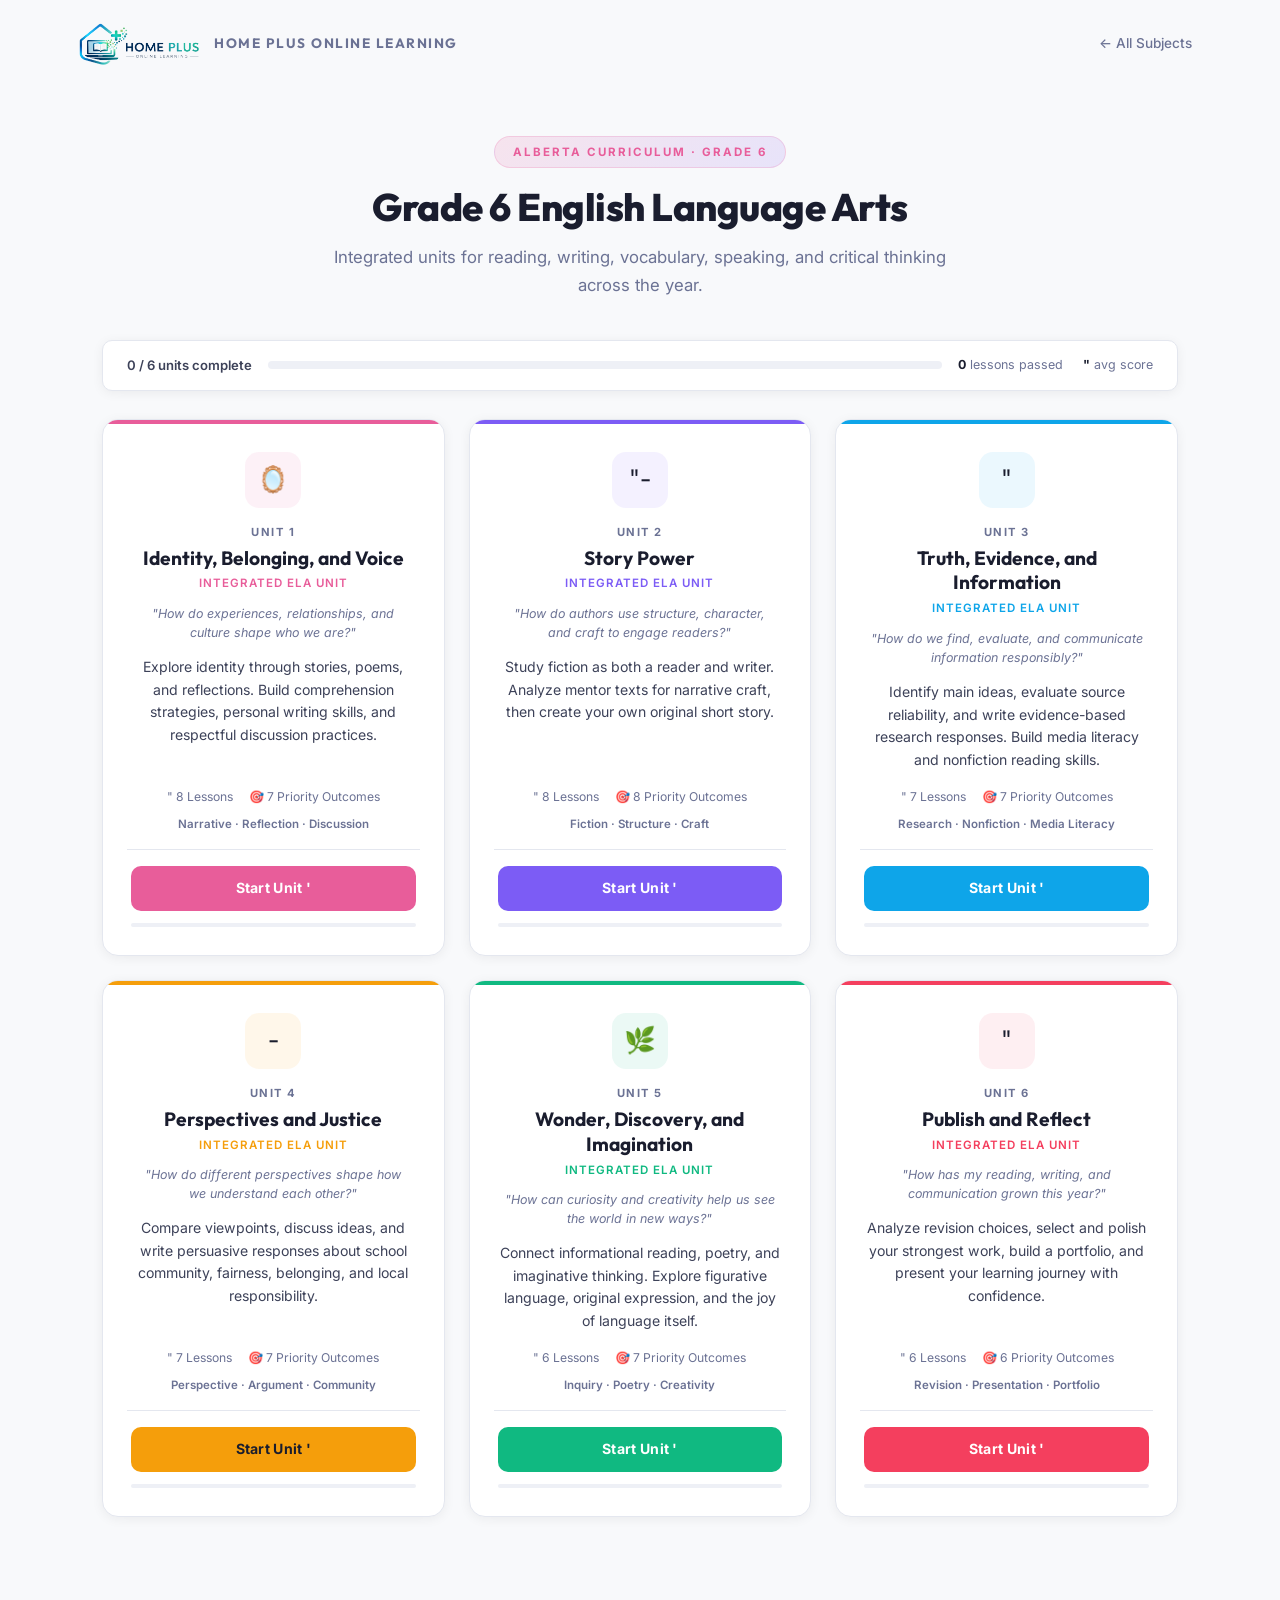
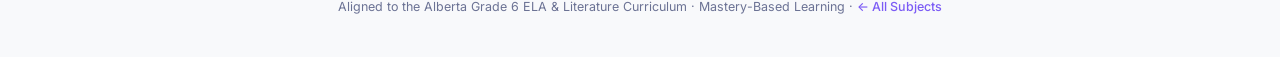
==== commit fd542e05: "Deep clean encoding: reconstruct valid UTF-8, strip garbled bytes" ====
--- a/ela/index.html
+++ b/ela/index.html
@@ -1,1422 +1,1422 @@
-<!DOCTYPE html>-
-<html lang="en">-
-<head>-
-  <meta charset="UTF-8">-
-  <meta name="viewport" content="width=device-width, initial-scale=1.0">-
-  <title>Grade 6 English Language Arts â" Home Plus Online Learning</title>-
-  <meta name="description" content="Grade 6 ELA course homepage â" 6 integrated thematic units covering reading, writing, vocabulary, speaking, and critical thinking aligned to the Alberta curriculum.">-
-  <link href="https://fonts.googleapis.com/css2?family=Inter:wght@400;500;600;700;800&family=Outfit:wght@600;700;800&display=swap" rel="stylesheet">-
-  <style>-
-    /* ============================================================-
-       GRADE 6 ELA â" COURSE HOMEPAGE-
-       Light, polished, modern LMS dashboard-
-       ============================================================ */-
--
-    *, *::before, *::after { margin: 0; padding: 0; box-sizing: border-box; }-
--
-    :root {-
-      --bg: #f8f9fb;-
-      --card-bg: #ffffff;-
-      --text1: #1a1d2e;-
-      --text2: #3d4259;-
-      --text3: #6b7294;-
-      --border: #e4e7ef;-
-      --shadow: 0 2px 12px rgba(0,0,0,.06);-
-      --shadow-hover: 0 8px 32px rgba(0,0,0,.10);-
-      --radius: 16px;-
-      --radius-sm: 10px;-
--
-      /* Unit accent colors */-
-      --u1: #e85d9a;-
-      --u2: #7c5cf5;-
-      --u3: #0ea5e9;-
-      --u4: #f59e0b;-
-      --u5: #10b981;-
-      --u6: #f43f5e;-
-    }-
--
-    body {-
-      font-family: 'Inter', -apple-system, BlinkMacSystemFont, sans-serif;-
-      background: var(--bg);-
-      color: var(--text1);-
-      line-height: 1.6;-
-      -webkit-font-smoothing: antialiased;-
-    }-
--
-    /* ===== TOPBAR ===== */-
-    .topbar {-
-      display: flex;-
-      justify-content: space-between;-
-      align-items: center;-
-      max-width: 1200px;-
-      margin: 0 auto;-
-      padding: 20px 32px;-
-    }-
-    .topbar-left {-
-      display: flex;-
-      align-items: center;-
-      gap: 12px;-
-    }-
-    .topbar-logo {-
-      height: 48px;-
-      border-radius: 8px;-
-    }-
-    .topbar-brand {-
-      font-family: 'Outfit', sans-serif;-
-      font-size: .85rem;-
-      font-weight: 700;-
-      color: var(--text3);-
-      text-transform: uppercase;-
-      letter-spacing: 1.5px;-
-    }-
-    .topbar-right {-
-      display: flex;-
-      align-items: center;-
-      gap: 16px;-
-    }-
-    .topbar-right a {-
-      font-size: .85rem;-
-      color: var(--text3);-
-      text-decoration: none;-
-      font-weight: 500;-
-      transition: color .2s;-
-    }-
-    .topbar-right a:hover { color: var(--text1); }-
-    #studentDisplay {-
-      font-size: .85rem;-
-      color: var(--text3);-
-    }-
-    .theme-toggle {-
-      background: none;-
-      border: 1px solid var(--border);-
-      border-radius: 8px;-
-      padding: 6px 12px;-
-      font-size: .8rem;-
-      color: var(--text3);-
-      cursor: pointer;-
-      transition: all .2s;-
-    }-
-    .theme-toggle:hover {-
-      background: var(--text1);-
-      color: #fff;-
-      border-color: var(--text1);-
-    }-
--
-    /* ===== HERO ===== */-
-    .hero {-
-      text-align: center;-
-      padding: 48px 32px 20px;-
-      max-width: 780px;-
-      margin: 0 auto;-
-    }-
-    .hero-badge {-
-      display: inline-block;-
-      background: linear-gradient(135deg, #e85d9a22, #7c5cf522);-
-      border: 1px solid #e85d9a33;-
-      color: var(--u1);-
-      font-size: .72rem;-
-      font-weight: 700;-
-      text-transform: uppercase;-
-      letter-spacing: 2px;-
-      padding: 6px 18px;-
-      border-radius: 30px;-
-      margin-bottom: 16px;-
-    }-
-    .hero h1 {-
-      font-family: 'Outfit', sans-serif;-
-      font-size: 2.4rem;-
-      font-weight: 800;-
-      color: var(--text1);-
-      line-height: 1.2;-
-      margin-bottom: 12px;-
-      letter-spacing: -.5px;-
-    }-
-    .hero p {-
-      font-size: 1.05rem;-
-      color: var(--text3);-
-      line-height: 1.7;-
-      max-width: 620px;-
-      margin: 0 auto;-
-    }-
--
-    /* ===== PROGRESS BAR ===== */-
-    .progress-section {-
-      max-width: 1140px;-
-      margin: 20px auto 12px;-
-      padding: 0 32px;-
-    }-
-    .progress-wrap {-
-      display: flex;-
-      align-items: center;-
-      gap: 16px;-
-      background: var(--card-bg);-
-      border: 1px solid var(--border);-
-      border-radius: var(--radius-sm);-
-      padding: 14px 24px;-
-      box-shadow: var(--shadow);-
-    }-
-    .progress-label {-
-      font-size: .82rem;-
-      font-weight: 600;-
-      color: var(--text2);-
-      white-space: nowrap;-
-    }-
-    .progress-bar {-
-      flex: 1;-
-      height: 8px;-
-      background: #eef0f6;-
-      border-radius: 20px;-
-      overflow: hidden;-
-    }-
-    .progress-fill {-
-      height: 100%;-
-      border-radius: 20px;-
-      background: linear-gradient(90deg, var(--u1), var(--u2), var(--u5));-
-      width: 0%;-
-      transition: width .6s ease;-
-    }-
-    .progress-stats {-
-      display: flex;-
-      gap: 20px;-
-      font-size: .78rem;-
-      color: var(--text3);-
-      white-space: nowrap;-
-    }-
-    .progress-stats strong {-
-      color: var(--text1);-
-    }-
--
-    /* ===== UNIT GRID ===== */-
-    .grid-section {-
-      max-width: 1140px;-
-      margin: 28px auto 0;-
-      padding: 0 32px 60px;-
-    }-
-    .unit-grid {-
-      display: grid;-
-      grid-template-columns: repeat(3, 1fr);-
-      gap: 24px;-
-    }-
--
-    /* ===== UNIT CARD ===== */-
-    .unit-card {-
-      background: var(--card-bg);-
-      border: 1px solid var(--border);-
-      border-radius: var(--radius);-
-      padding: 32px 28px 28px;-
-      display: flex;-
-      flex-direction: column;-
-      box-shadow: var(--shadow);-
-      transition: box-shadow .3s, transform .3s;-
-      position: relative;-
-      overflow: hidden;-
-      cursor: pointer;-
-    }-
-    .unit-card::before {-
-      content: '';-
-      position: absolute;-
-      top: 0;-
-      left: 0;-
-      right: 0;-
-      height: 4px;-
-    }-
-    .unit-card:hover {-
-      box-shadow: var(--shadow-hover);-
-      transform: translateY(-4px);-
-    }-
--
-    /* Accent borders per unit */-
-    .unit-card[data-unit="1"]::before { background: var(--u1); }-
-    .unit-card[data-unit="2"]::before { background: var(--u2); }-
-    .unit-card[data-unit="3"]::before { background: var(--u3); }-
-    .unit-card[data-unit="4"]::before { background: var(--u4); }-
-    .unit-card[data-unit="5"]::before { background: var(--u5); }-
-    .unit-card[data-unit="6"]::before { background: var(--u6); }-
--
-    .card-icon {-
-      width: 56px;-
-      height: 56px;-
-      border-radius: 14px;-
-      display: flex;-
-      align-items: center;-
-      justify-content: center;-
-      font-size: 1.6rem;-
-      margin: 0 auto 16px;-
-    }-
-    .unit-card[data-unit="1"] .card-icon { background: #e85d9a15; }-
-    .unit-card[data-unit="2"] .card-icon { background: #7c5cf515; }-
-    .unit-card[data-unit="3"] .card-icon { background: #0ea5e915; }-
-    .unit-card[data-unit="4"] .card-icon { background: #f59e0b15; }-
-    .unit-card[data-unit="5"] .card-icon { background: #10b98115; }-
-    .unit-card[data-unit="6"] .card-icon { background: #f43f5e15; }-
--
-    .card-unit-num {-
-      font-size: .7rem;-
-      font-weight: 700;-
-      text-transform: uppercase;-
-      letter-spacing: 1.5px;-
-      color: var(--text3);-
-      text-align: center;-
-      margin-bottom: 4px;-
-    }-
-    .card-title {-
-      font-family: 'Outfit', sans-serif;-
-      font-size: 1.2rem;-
-      font-weight: 700;-
-      color: var(--text1);-
-      text-align: center;-
-      margin-bottom: 4px;-
-      line-height: 1.3;-
-    }-
-    .card-subtitle {-
-      font-size: .72rem;-
-      font-weight: 600;-
-      text-transform: uppercase;-
-      letter-spacing: 1px;-
-      text-align: center;-
-      margin-bottom: 12px;-
-    }-
-    .unit-card[data-unit="1"] .card-subtitle { color: var(--u1); }-
-    .unit-card[data-unit="2"] .card-subtitle { color: var(--u2); }-
-    .unit-card[data-unit="3"] .card-subtitle { color: var(--u3); }-
-    .unit-card[data-unit="4"] .card-subtitle { color: var(--u4); }-
-    .unit-card[data-unit="5"] .card-subtitle { color: var(--u5); }-
-    .unit-card[data-unit="6"] .card-subtitle { color: var(--u6); }-
--
-    .card-desc {-
-      font-size: .88rem;-
-      color: var(--text2);-
-      text-align: center;-
-      line-height: 1.6;-
-      flex: 1;-
-      margin-bottom: 16px;-
-    }-
--
-    .card-meta {-
-      display: flex;-
-      justify-content: center;-
-      gap: 16px;-
-      font-size: .76rem;-
-      color: var(--text3);-
-      margin-bottom: 8px;-
-    }-
-    .card-meta span {-
-      display: flex;-
-      align-items: center;-
-      gap: 4px;-
-    }-
--
-    .card-tag {-
-      display: block;-
-      text-align: center;-
-      font-size: .72rem;-
-      font-weight: 600;-
-      color: var(--text3);-
-      margin-bottom: 16px;-
-    }-
--
-    .card-eq {-
-      font-size: .78rem;-
-      color: var(--text3);-
-      font-style: italic;-
-      text-align: center;-
-      line-height: 1.5;-
-      margin-bottom: 14px;-
-      padding: 0 4px;-
-    }-
--
-    .card-divider {-
-      height: 1px;-
-      background: var(--border);-
-      margin: 0 -4px 16px;-
-    }-
--
-    .card-btn {-
-      display: block;-
-      text-align: center;-
-      font-weight: 700;-
-      font-size: .88rem;-
-      padding: 11px 24px;-
-      border-radius: var(--radius-sm);-
-      border: none;-
-      cursor: pointer;-
-      transition: all .2s;-
-      letter-spacing: .3px;-
-      text-decoration: none;-
-      color: #fff;-
-    }-
-    .unit-card[data-unit="1"] .card-btn { background: var(--u1); }-
-    .unit-card[data-unit="2"] .card-btn { background: var(--u2); }-
-    .unit-card[data-unit="3"] .card-btn { background: var(--u3); }-
-    .unit-card[data-unit="4"] .card-btn { background: var(--u4); color: var(--text1); }-
-    .unit-card[data-unit="5"] .card-btn { background: var(--u5); }-
-    .unit-card[data-unit="6"] .card-btn { background: var(--u6); }-
-    .card-btn:hover { opacity: .88; transform: scale(1.02); }-
--
-    .card-progress-bar {-
-      height: 4px;-
-      background: #eef0f6;-
-      border-radius: 20px;-
-      margin-top: 12px;-
-      overflow: hidden;-
-    }-
-    .card-progress-fill {-
-      height: 100%;-
-      border-radius: 20px;-
-      width: 0%;-
-      transition: width .5s;-
-    }-
-    .unit-card[data-unit="1"] .card-progress-fill { background: var(--u1); }-
-    .unit-card[data-unit="2"] .card-progress-fill { background: var(--u2); }-
-    .unit-card[data-unit="3"] .card-progress-fill { background: var(--u3); }-
-    .unit-card[data-unit="4"] .card-progress-fill { background: var(--u4); }-
-    .unit-card[data-unit="5"] .card-progress-fill { background: var(--u5); }-
-    .unit-card[data-unit="6"] .card-progress-fill { background: var(--u6); }-
--
-    /* ===== FOOTER ===== */-
-    .footer {-
-      text-align: center;-
-      padding: 20px 32px 40px;-
-      font-size: .78rem;-
-      color: var(--text3);-
-    }-
-    .footer a {-
-      color: var(--u2);-
-      text-decoration: none;-
-      font-weight: 500;-
-    }-
-    .footer a:hover { text-decoration: underline; }-
--
-    /* ===== SIGN-IN OVERLAY ===== */-
-    .signin-overlay {-
-      position: fixed;-
-      inset: 0;-
-      z-index: 1000;-
-      background: rgba(248,249,251,.97);-
-      display: flex;-
-      align-items: center;-
-      justify-content: center;-
-      backdrop-filter: blur(12px);-
-    }-
-    .signin-overlay.hidden { display: none; }-
-    .signin-card {-
-      background: var(--card-bg);-
-      border: 1px solid var(--border);-
-      border-radius: var(--radius);-
-      padding: 48px 40px;-
-      max-width: 420px;-
-      width: 90%;-
-      text-align: center;-
-      box-shadow: 0 12px 48px rgba(0,0,0,.08);-
-    }-
-    .signin-card h2 {-
-      font-family: 'Outfit', sans-serif;-
-      font-size: 1.5rem;-
-      margin-bottom: 8px;-
-      color: var(--text1);-
-    }-
-    .signin-card p {-
-      font-size: .9rem;-
-      color: var(--text3);-
-      margin-bottom: 24px;-
-    }-
-    .signin-btn {-
-      display: inline-block;-
-      background: var(--u2);-
-      color: #fff;-
-      border: none;-
-      padding: 12px 32px;-
-      border-radius: var(--radius-sm);-
-      font-weight: 700;-
-      font-size: .95rem;-
-      cursor: pointer;-
-      transition: opacity .2s;-
-    }-
-    .signin-btn:hover { opacity: .85; }-
--
-    /* ===== RESPONSIVE ===== */-
-    @media (max-width: 960px) {-
-      .unit-grid { grid-template-columns: repeat(2, 1fr); }-
-      .hero h1 { font-size: 1.8rem; }-
-    }-
-    @media (max-width: 640px) {-
-      .unit-grid { grid-template-columns: 1fr; gap: 16px; }-
-      .hero { padding: 32px 20px 12px; }-
-      .hero h1 { font-size: 1.5rem; }-
-      .topbar { padding: 16px 20px; }-
-      .grid-section, .progress-section { padding-left: 16px; padding-right: 16px; }-
-      .progress-wrap { flex-direction: column; gap: 8px; text-align: center; }-
-      .progress-stats { justify-content: center; }-
-    }-
-  </style>-
-</head>-
-<body>-
--
-  <!-- SIGN-IN -->-
-  <div class="signin-overlay" id="signinOverlay" style="display:none">-
-    <div class="signin-card">-
-      <div style="font-size:2.5rem;margin-bottom:12px">ð"-</div>-
-      <h2>Welcome to Grade 6 ELA</h2>-
-      <p>Enter your name and email to begin tracking your progress across all units.</p>-
-      <button class="signin-btn" onclick="signIn()">Get Started â'</button>-
-    </div>-
-  </div>-
--
-  <!-- TOPBAR -->-
-  <div class="topbar">-
-    <div class="topbar-left">-
-      <img src="../assets/hpln-logo.png" alt="Home Plus Online Learning" class="topbar-logo">-
-      <span class="topbar-brand">Home Plus Online Learning</span>-
-    </div>-
-    <div class="topbar-right">-
-      <a href="../index.html">â All Subjects</a>-
-      <span id="studentDisplay"></span>-
-    </div>-
-  </div>-
--
-  <!-- HERO -->-
-  <div class="hero">-
-    <div class="hero-badge">Alberta Curriculum Â· Grade 6</div>-
-    <h1>Grade 6 English Language Arts</h1>-
-    <p>Integrated units for reading, writing, vocabulary, speaking, and critical thinking across the year.</p>-
-  </div>-
--
-  <!-- PROGRESS -->-
-  <div class="progress-section">-
-    <div class="progress-wrap">-
-      <span class="progress-label" id="progressLabel">0 / 6 units complete</span>-
-      <div class="progress-bar"><div class="progress-fill" id="progressFill"></div></div>-
-      <div class="progress-stats">-
-        <span><strong id="statLessons">0</strong> lessons passed</span>-
-        <span><strong id="statAvg">â"</strong> avg score</span>-
-      </div>-
-    </div>-
-  </div>-
--
-  <!-- UNIT GRID -->-
-  <div class="grid-section">-
-    <div class="unit-grid">-
--
-      <!-- UNIT 1 -->-
-      <div class="unit-card" data-unit="1" onclick="openUnit(1)">-
-        <div class="card-icon">ðª</div>-
-        <div class="card-unit-num">Unit 1</div>-
-        <div class="card-title">Identity, Belonging, and Voice</div>-
-        <div class="card-subtitle">Integrated ELA Unit</div>-
-        <div class="card-eq">"How do experiences, relationships, and culture shape who we are?"</div>-
-        <p class="card-desc">Explore identity through stories, poems, and reflections. Build comprehension strategies, personal writing skills, and respectful discussion practices.</p>-
-        <div class="card-meta">-
-          <span>ð" 8 Lessons</span>-
-          <span>ð¯ 7 Priority Outcomes</span>-
-        </div>-
-        <div class="card-tag">Narrative Â· Reflection Â· Discussion</div>-
-        <div class="card-divider"></div>-
-        <div class="card-btn" id="btn1">Start Unit â'</div>-
-        <div class="card-progress-bar"><div class="card-progress-fill" id="prog1"></div></div>-
-      </div>-
--
-      <!-- UNIT 2 -->-
-      <div class="unit-card" data-unit="2" onclick="openUnit(2)">-
-        <div class="card-icon">ð"-</div>-
-        <div class="card-unit-num">Unit 2</div>-
-        <div class="card-title">Story Power</div>-
-        <div class="card-subtitle">Integrated ELA Unit</div>-
-        <div class="card-eq">"How do authors use structure, character, and craft to engage readers?"</div>-
-        <p class="card-desc">Study fiction as both a reader and writer. Analyze mentor texts for narrative craft, then create your own original short story.</p>-
-        <div class="card-meta">-
-          <span>ð" 8 Lessons</span>-
-          <span>ð¯ 8 Priority Outcomes</span>-
-        </div>-
-        <div class="card-tag">Fiction Â· Structure Â· Craft</div>-
-        <div class="card-divider"></div>-
-        <div class="card-btn" id="btn2">Start Unit â'</div>-
-        <div class="card-progress-bar"><div class="card-progress-fill" id="prog2"></div></div>-
-      </div>-
--
-      <!-- UNIT 3 -->-
-      <div class="unit-card" data-unit="3" onclick="openUnit(3)">-
-        <div class="card-icon">ð"</div>-
-        <div class="card-unit-num">Unit 3</div>-
-        <div class="card-title">Truth, Evidence, and Information</div>-
-        <div class="card-subtitle">Integrated ELA Unit</div>-
-        <div class="card-eq">"How do we find, evaluate, and communicate information responsibly?"</div>-
-        <p class="card-desc">Identify main ideas, evaluate source reliability, and write evidence-based research responses. Build media literacy and nonfiction reading skills.</p>-
-        <div class="card-meta">-
-          <span>ð" 7 Lessons</span>-
-          <span>ð¯ 7 Priority Outcomes</span>-
-        </div>-
-        <div class="card-tag">Research Â· Nonfiction Â· Media Literacy</div>-
-        <div class="card-divider"></div>-
-        <div class="card-btn" id="btn3">Start Unit â'</div>-
-        <div class="card-progress-bar"><div class="card-progress-fill" id="prog3"></div></div>-
-      </div>-
--
-      <!-- UNIT 4 -->-
-      <div class="unit-card" data-unit="4" onclick="openUnit(4)">-
-        <div class="card-icon">â-ï¸</div>-
-        <div class="card-unit-num">Unit 4</div>-
-        <div class="card-title">Perspectives and Justice</div>-
-        <div class="card-subtitle">Integrated ELA Unit</div>-
-        <div class="card-eq">"How do different perspectives shape how we understand each other?"</div>-
-        <p class="card-desc">Compare viewpoints, discuss ideas, and write persuasive responses about school community, fairness, belonging, and local responsibility.</p>-
-        <div class="card-meta">-
-          <span>ð" 7 Lessons</span>-
-          <span>ð¯ 7 Priority Outcomes</span>-
-        </div>-
-        <div class="card-tag">Perspective Â· Argument Â· Community</div>-
-        <div class="card-divider"></div>-
-        <div class="card-btn" id="btn4">Start Unit â'</div>-
-        <div class="card-progress-bar"><div class="card-progress-fill" id="prog4"></div></div>-
-      </div>-
--
-      <!-- UNIT 5 -->-
-      <div class="unit-card" data-unit="5" onclick="openUnit(5)">-
-        <div class="card-icon">ð¿</div>-
-        <div class="card-unit-num">Unit 5</div>-
-        <div class="card-title">Wonder, Discovery, and Imagination</div>-
-        <div class="card-subtitle">Integrated ELA Unit</div>-
-        <div class="card-eq">"How can curiosity and creativity help us see the world in new ways?"</div>-
-        <p class="card-desc">Connect informational reading, poetry, and imaginative thinking. Explore figurative language, original expression, and the joy of language itself.</p>-
-        <div class="card-meta">-
-          <span>ð" 6 Lessons</span>-
-          <span>ð¯ 7 Priority Outcomes</span>-
-        </div>-
-        <div class="card-tag">Inquiry Â· Poetry Â· Creativity</div>-
-        <div class="card-divider"></div>-
-        <div class="card-btn" id="btn5">Start Unit â'</div>-
-        <div class="card-progress-bar"><div class="card-progress-fill" id="prog5"></div></div>-
-      </div>-
--
-      <!-- UNIT 6 -->-
-      <div class="unit-card" data-unit="6" onclick="openUnit(6)">-
-        <div class="card-icon">ð"</div>-
-        <div class="card-unit-num">Unit 6</div>-
-        <div class="card-title">Publish and Reflect</div>-
-        <div class="card-subtitle">Integrated ELA Unit</div>-
-        <div class="card-eq">"How has my reading, writing, and communication grown this year?"</div>-
-        <p class="card-desc">Analyze revision choices, select and polish your strongest work, build a portfolio, and present your learning journey with confidence.</p>-
-        <div class="card-meta">-
-          <span>ð" 6 Lessons</span>-
-          <span>ð¯ 6 Priority Outcomes</span>-
-        </div>-
-        <div class="card-tag">Revision Â· Presentation Â· Portfolio</div>-
-        <div class="card-divider"></div>-
-        <div class="card-btn" id="btn6">Start Unit â'</div>-
-        <div class="card-progress-bar"><div class="card-progress-fill" id="prog6"></div></div>-
-      </div>-
--
-    </div><!-- /unit-grid -->-
-  </div>-
--
-  <!-- FOOTER -->-
-  <div class="footer">-
-    <p>Aligned to the Alberta Grade 6 ELA & Literature Curriculum &middot; Mastery-Based Learning &middot; <a href="../index.html">â All Subjects</a></p>-
-  </div>-
--
-  <script>-
-    // ===== SIGN-IN =====-
-    function signIn() {-
-      const name = prompt('Enter your full name (First Last):');-
-      if (!name || !name.trim()) return;-
-      const email = prompt('Enter your school email:');-
-      if (!email || !email.trim()) return;-
-      localStorage.setItem('g6-student-name', name.trim());-
-      localStorage.setItem('g6-student-email', email.trim());-
-      checkSignIn();-
-    }-
-    function checkSignIn() {-
-      const name = localStorage.getItem('g6-student-name');-
-      const email = localStorage.getItem('g6-student-email');-
-      const overlay = document.getElementById('signinOverlay');-
-      const display = document.getElementById('studentDisplay');-
-      if (name && email) {-
-        if (overlay) { overlay.classList.add('hidden'); overlay.style.display = 'none'; }-
-        if (display) display.innerHTML = 'ð'¤ ' + name + ' <a href="#" onclick="event.preventDefault();signOut()" style="color:#6b7294;margin-left:4px;font-size:.7rem" title="Sign out">â-</a>';-
-      } else {-
-        if (overlay) { overlay.classList.remove('hidden'); overlay.style.display = 'flex'; }-
-        if (display) display.textContent = '';-
-      }-
-    }-
-    function signOut() {-
-      if (!confirm('Sign out? Your progress on this device will be cleared.')) return;-
-      localStorage.removeItem('g6-student-name');-
-      localStorage.removeItem('g6-student-email');-
-      location.reload();-
-    }-
--
-    // ===== NAVIGATION =====-
-    const unitPaths = {-
-      1: 'unit-1-identity/index.html',-
-      2: 'unit-2-writing/index.html',-
-      3: 'unit-3-vocabulary/index.html',-
-      4: 'unit-4-oral-media/index.html',-
-      5: 'unit-5-oral-lang/index.html',-
-      6: 'unit-6-creative/index.html'-
-    };-
-    function openUnit(num) {-
-      if (unitPaths[num]) window.location.href = unitPaths[num];-
-    }-
--
-    // ===== PROGRESS =====-
-    function updateProgress() {-
-      const units = [-
-        { id: '1', count: 8, prefix: 'g6-ela-u1' },-
-        { id: '2', count: 8, prefix: 'g6-ela-u2' },-
-        { id: '3', count: 7, prefix: 'g6-ela-u3' },-
-        { id: '4', count: 7, prefix: 'g6-ela-u4' },-
-        { id: '5', count: 6, prefix: 'g6-ela-u5' },-
-        { id: '6', count: 6, prefix: 'g6-ela-u6' }-
-      ];-
-      let totalPassed = 0, totalLessons = 0, unitsComplete = 0;-
--
-      units.forEach(u => {-
-        let passed = 0;-
-        for (let i = 1; i <= u.count; i++) {-
-          if (localStorage.getItem(`${u.prefix}-lesson${i}-passed`)) passed++;-
-        }-
-        totalPassed += passed;-
-        totalLessons += u.count;-
-        const pct = u.count > 0 ? Math.round(passed / u.count * 100) : 0;-
-        const progEl = document.getElementById('prog' + u.id);-
-        const btnEl = document.getElementById('btn' + u.id);-
-        if (progEl) progEl.style.width = pct + '%';-
-        if (passed === u.count && u.count > 0) {-
-          unitsComplete++;-
-          if (btnEl) btnEl.textContent = 'Review Unit â"';-
-        } else if (passed > 0) {-
-          if (btnEl) btnEl.textContent = 'Continue â'';-
-        }-
-      });-
--
-      const overallPct = totalLessons > 0 ? Math.round(totalPassed / totalLessons * 100) : 0;-
-      document.getElementById('progressFill').style.width = overallPct + '%';-
-      document.getElementById('progressLabel').textContent = `${unitsComplete} / 6 units complete`;-
-      document.getElementById('statLessons').textContent = totalPassed;-
--
-      const grades = JSON.parse(localStorage.getItem('g6-grades') || '[]');-
-      const quizGrades = grades.filter(g => g.quizId && g.quizId.startsWith('quiz'));-
-      if (quizGrades.length > 0) {-
-        const avg = Math.round(quizGrades.reduce((s, g) => s + g.percentage, 0) / quizGrades.length);-
-        document.getElementById('statAvg').textContent = avg + '%';-
-      }-
-    }-
--
-    // ===== INIT =====-
-    document.addEventListener('DOMContentLoaded', () => {-
-      checkSignIn();-
-      updateProgress();-
-    });-
-  </script>-
-</body>-
-</html>-
+<!DOCTYPE html>
+
+<html lang="en">
+
+<head>
+
+  <meta charset="UTF-8">
+
+  <meta name="viewport" content="width=device-width, initial-scale=1.0">
+
+  <title>Grade 6 English Language Arts " Home Plus Online Learning</title>
+
+  <meta name="description" content="Grade 6 ELA course homepage " 6 integrated thematic units covering reading, writing, vocabulary, speaking, and critical thinking aligned to the Alberta curriculum.">
+
+  <link href="https://fonts.googleapis.com/css2?family=Inter:wght@400;500;600;700;800&family=Outfit:wght@600;700;800&display=swap" rel="stylesheet">
+
+  <style>
+
+    /* ============================================================
+
+       GRADE 6 ELA " COURSE HOMEPAGE
+
+       Light, polished, modern LMS dashboard
+
+       ============================================================ */
+
+
+
+    *, *::before, *::after { margin: 0; padding: 0; box-sizing: border-box; }
+
+
+
+    :root {
+
+      --bg: #f8f9fb;
+
+      --card-bg: #ffffff;
+
+      --text1: #1a1d2e;
+
+      --text2: #3d4259;
+
+      --text3: #6b7294;
+
+      --border: #e4e7ef;
+
+      --shadow: 0 2px 12px rgba(0,0,0,.06);
+
+      --shadow-hover: 0 8px 32px rgba(0,0,0,.10);
+
+      --radius: 16px;
+
+      --radius-sm: 10px;
+
+
+
+      /* Unit accent colors */
+
+      --u1: #e85d9a;
+
+      --u2: #7c5cf5;
+
+      --u3: #0ea5e9;
+
+      --u4: #f59e0b;
+
+      --u5: #10b981;
+
+      --u6: #f43f5e;
+
+    }
+
+
+
+    body {
+
+      font-family: 'Inter', -apple-system, BlinkMacSystemFont, sans-serif;
+
+      background: var(--bg);
+
+      color: var(--text1);
+
+      line-height: 1.6;
+
+      -webkit-font-smoothing: antialiased;
+
+    }
+
+
+
+    /* ===== TOPBAR ===== */
+
+    .topbar {
+
+      display: flex;
+
+      justify-content: space-between;
+
+      align-items: center;
+
+      max-width: 1200px;
+
+      margin: 0 auto;
+
+      padding: 20px 32px;
+
+    }
+
+    .topbar-left {
+
+      display: flex;
+
+      align-items: center;
+
+      gap: 12px;
+
+    }
+
+    .topbar-logo {
+
+      height: 48px;
+
+      border-radius: 8px;
+
+    }
+
+    .topbar-brand {
+
+      font-family: 'Outfit', sans-serif;
+
+      font-size: .85rem;
+
+      font-weight: 700;
+
+      color: var(--text3);
+
+      text-transform: uppercase;
+
+      letter-spacing: 1.5px;
+
+    }
+
+    .topbar-right {
+
+      display: flex;
+
+      align-items: center;
+
+      gap: 16px;
+
+    }
+
+    .topbar-right a {
+
+      font-size: .85rem;
+
+      color: var(--text3);
+
+      text-decoration: none;
+
+      font-weight: 500;
+
+      transition: color .2s;
+
+    }
+
+    .topbar-right a:hover { color: var(--text1); }
+
+    #studentDisplay {
+
+      font-size: .85rem;
+
+      color: var(--text3);
+
+    }
+
+    .theme-toggle {
+
+      background: none;
+
+      border: 1px solid var(--border);
+
+      border-radius: 8px;
+
+      padding: 6px 12px;
+
+      font-size: .8rem;
+
+      color: var(--text3);
+
+      cursor: pointer;
+
+      transition: all .2s;
+
+    }
+
+    .theme-toggle:hover {
+
+      background: var(--text1);
+
+      color: #fff;
+
+      border-color: var(--text1);
+
+    }
+
+
+
+    /* ===== HERO ===== */
+
+    .hero {
+
+      text-align: center;
+
+      padding: 48px 32px 20px;
+
+      max-width: 780px;
+
+      margin: 0 auto;
+
+    }
+
+    .hero-badge {
+
+      display: inline-block;
+
+      background: linear-gradient(135deg, #e85d9a22, #7c5cf522);
+
+      border: 1px solid #e85d9a33;
+
+      color: var(--u1);
+
+      font-size: .72rem;
+
+      font-weight: 700;
+
+      text-transform: uppercase;
+
+      letter-spacing: 2px;
+
+      padding: 6px 18px;
+
+      border-radius: 30px;
+
+      margin-bottom: 16px;
+
+    }
+
+    .hero h1 {
+
+      font-family: 'Outfit', sans-serif;
+
+      font-size: 2.4rem;
+
+      font-weight: 800;
+
+      color: var(--text1);
+
+      line-height: 1.2;
+
+      margin-bottom: 12px;
+
+      letter-spacing: -.5px;
+
+    }
+
+    .hero p {
+
+      font-size: 1.05rem;
+
+      color: var(--text3);
+
+      line-height: 1.7;
+
+      max-width: 620px;
+
+      margin: 0 auto;
+
+    }
+
+
+
+    /* ===== PROGRESS BAR ===== */
+
+    .progress-section {
+
+      max-width: 1140px;
+
+      margin: 20px auto 12px;
+
+      padding: 0 32px;
+
+    }
+
+    .progress-wrap {
+
+      display: flex;
+
+      align-items: center;
+
+      gap: 16px;
+
+      background: var(--card-bg);
+
+      border: 1px solid var(--border);
+
+      border-radius: var(--radius-sm);
+
+      padding: 14px 24px;
+
+      box-shadow: var(--shadow);
+
+    }
+
+    .progress-label {
+
+      font-size: .82rem;
+
+      font-weight: 600;
+
+      color: var(--text2);
+
+      white-space: nowrap;
+
+    }
+
+    .progress-bar {
+
+      flex: 1;
+
+      height: 8px;
+
+      background: #eef0f6;
+
+      border-radius: 20px;
+
+      overflow: hidden;
+
+    }
+
+    .progress-fill {
+
+      height: 100%;
+
+      border-radius: 20px;
+
+      background: linear-gradient(90deg, var(--u1), var(--u2), var(--u5));
+
+      width: 0%;
+
+      transition: width .6s ease;
+
+    }
+
+    .progress-stats {
+
+      display: flex;
+
+      gap: 20px;
+
+      font-size: .78rem;
+
+      color: var(--text3);
+
+      white-space: nowrap;
+
+    }
+
+    .progress-stats strong {
+
+      color: var(--text1);
+
+    }
+
+
+
+    /* ===== UNIT GRID ===== */
+
+    .grid-section {
+
+      max-width: 1140px;
+
+      margin: 28px auto 0;
+
+      padding: 0 32px 60px;
+
+    }
+
+    .unit-grid {
+
+      display: grid;
+
+      grid-template-columns: repeat(3, 1fr);
+
+      gap: 24px;
+
+    }
+
+
+
+    /* ===== UNIT CARD ===== */
+
+    .unit-card {
+
+      background: var(--card-bg);
+
+      border: 1px solid var(--border);
+
+      border-radius: var(--radius);
+
+      padding: 32px 28px 28px;
+
+      display: flex;
+
+      flex-direction: column;
+
+      box-shadow: var(--shadow);
+
+      transition: box-shadow .3s, transform .3s;
+
+      position: relative;
+
+      overflow: hidden;
+
+      cursor: pointer;
+
+    }
+
+    .unit-card::before {
+
+      content: '';
+
+      position: absolute;
+
+      top: 0;
+
+      left: 0;
+
+      right: 0;
+
+      height: 4px;
+
+    }
+
+    .unit-card:hover {
+
+      box-shadow: var(--shadow-hover);
+
+      transform: translateY(-4px);
+
+    }
+
+
+
+    /* Accent borders per unit */
+
+    .unit-card[data-unit="1"]::before { background: var(--u1); }
+
+    .unit-card[data-unit="2"]::before { background: var(--u2); }
+
+    .unit-card[data-unit="3"]::before { background: var(--u3); }
+
+    .unit-card[data-unit="4"]::before { background: var(--u4); }
+
+    .unit-card[data-unit="5"]::before { background: var(--u5); }
+
+    .unit-card[data-unit="6"]::before { background: var(--u6); }
+
+
+
+    .card-icon {
+
+      width: 56px;
+
+      height: 56px;
+
+      border-radius: 14px;
+
+      display: flex;
+
+      align-items: center;
+
+      justify-content: center;
+
+      font-size: 1.6rem;
+
+      margin: 0 auto 16px;
+
+    }
+
+    .unit-card[data-unit="1"] .card-icon { background: #e85d9a15; }
+
+    .unit-card[data-unit="2"] .card-icon { background: #7c5cf515; }
+
+    .unit-card[data-unit="3"] .card-icon { background: #0ea5e915; }
+
+    .unit-card[data-unit="4"] .card-icon { background: #f59e0b15; }
+
+    .unit-card[data-unit="5"] .card-icon { background: #10b98115; }
+
+    .unit-card[data-unit="6"] .card-icon { background: #f43f5e15; }
+
+
+
+    .card-unit-num {
+
+      font-size: .7rem;
+
+      font-weight: 700;
+
+      text-transform: uppercase;
+
+      letter-spacing: 1.5px;
+
+      color: var(--text3);
+
+      text-align: center;
+
+      margin-bottom: 4px;
+
+    }
+
+    .card-title {
+
+      font-family: 'Outfit', sans-serif;
+
+      font-size: 1.2rem;
+
+      font-weight: 700;
+
+      color: var(--text1);
+
+      text-align: center;
+
+      margin-bottom: 4px;
+
+      line-height: 1.3;
+
+    }
+
+    .card-subtitle {
+
+      font-size: .72rem;
+
+      font-weight: 600;
+
+      text-transform: uppercase;
+
+      letter-spacing: 1px;
+
+      text-align: center;
+
+      margin-bottom: 12px;
+
+    }
+
+    .unit-card[data-unit="1"] .card-subtitle { color: var(--u1); }
+
+    .unit-card[data-unit="2"] .card-subtitle { color: var(--u2); }
+
+    .unit-card[data-unit="3"] .card-subtitle { color: var(--u3); }
+
+    .unit-card[data-unit="4"] .card-subtitle { color: var(--u4); }
+
+    .unit-card[data-unit="5"] .card-subtitle { color: var(--u5); }
+
+    .unit-card[data-unit="6"] .card-subtitle { color: var(--u6); }
+
+
+
+    .card-desc {
+
+      font-size: .88rem;
+
+      color: var(--text2);
+
+      text-align: center;
+
+      line-height: 1.6;
+
+      flex: 1;
+
+      margin-bottom: 16px;
+
+    }
+
+
+
+    .card-meta {
+
+      display: flex;
+
+      justify-content: center;
+
+      gap: 16px;
+
+      font-size: .76rem;
+
+      color: var(--text3);
+
+      margin-bottom: 8px;
+
+    }
+
+    .card-meta span {
+
+      display: flex;
+
+      align-items: center;
+
+      gap: 4px;
+
+    }
+
+
+
+    .card-tag {
+
+      display: block;
+
+      text-align: center;
+
+      font-size: .72rem;
+
+      font-weight: 600;
+
+      color: var(--text3);
+
+      margin-bottom: 16px;
+
+    }
+
+
+
+    .card-eq {
+
+      font-size: .78rem;
+
+      color: var(--text3);
+
+      font-style: italic;
+
+      text-align: center;
+
+      line-height: 1.5;
+
+      margin-bottom: 14px;
+
+      padding: 0 4px;
+
+    }
+
+
+
+    .card-divider {
+
+      height: 1px;
+
+      background: var(--border);
+
+      margin: 0 -4px 16px;
+
+    }
+
+
+
+    .card-btn {
+
+      display: block;
+
+      text-align: center;
+
+      font-weight: 700;
+
+      font-size: .88rem;
+
+      padding: 11px 24px;
+
+      border-radius: var(--radius-sm);
+
+      border: none;
+
+      cursor: pointer;
+
+      transition: all .2s;
+
+      letter-spacing: .3px;
+
+      text-decoration: none;
+
+      color: #fff;
+
+    }
+
+    .unit-card[data-unit="1"] .card-btn { background: var(--u1); }
+
+    .unit-card[data-unit="2"] .card-btn { background: var(--u2); }
+
+    .unit-card[data-unit="3"] .card-btn { background: var(--u3); }
+
+    .unit-card[data-unit="4"] .card-btn { background: var(--u4); color: var(--text1); }
+
+    .unit-card[data-unit="5"] .card-btn { background: var(--u5); }
+
+    .unit-card[data-unit="6"] .card-btn { background: var(--u6); }
+
+    .card-btn:hover { opacity: .88; transform: scale(1.02); }
+
+
+
+    .card-progress-bar {
+
+      height: 4px;
+
+      background: #eef0f6;
+
+      border-radius: 20px;
+
+      margin-top: 12px;
+
+      overflow: hidden;
+
+    }
+
+    .card-progress-fill {
+
+      height: 100%;
+
+      border-radius: 20px;
+
+      width: 0%;
+
+      transition: width .5s;
+
+    }
+
+    .unit-card[data-unit="1"] .card-progress-fill { background: var(--u1); }
+
+    .unit-card[data-unit="2"] .card-progress-fill { background: var(--u2); }
+
+    .unit-card[data-unit="3"] .card-progress-fill { background: var(--u3); }
+
+    .unit-card[data-unit="4"] .card-progress-fill { background: var(--u4); }
+
+    .unit-card[data-unit="5"] .card-progress-fill { background: var(--u5); }
+
+    .unit-card[data-unit="6"] .card-progress-fill { background: var(--u6); }
+
+
+
+    /* ===== FOOTER ===== */
+
+    .footer {
+
+      text-align: center;
+
+      padding: 20px 32px 40px;
+
+      font-size: .78rem;
+
+      color: var(--text3);
+
+    }
+
+    .footer a {
+
+      color: var(--u2);
+
+      text-decoration: none;
+
+      font-weight: 500;
+
+    }
+
+    .footer a:hover { text-decoration: underline; }
+
+
+
+    /* ===== SIGN-IN OVERLAY ===== */
+
+    .signin-overlay {
+
+      position: fixed;
+
+      inset: 0;
+
+      z-index: 1000;
+
+      background: rgba(248,249,251,.97);
+
+      display: flex;
+
+      align-items: center;
+
+      justify-content: center;
+
+      backdrop-filter: blur(12px);
+
+    }
+
+    .signin-overlay.hidden { display: none; }
+
+    .signin-card {
+
+      background: var(--card-bg);
+
+      border: 1px solid var(--border);
+
+      border-radius: var(--radius);
+
+      padding: 48px 40px;
+
+      max-width: 420px;
+
+      width: 90%;
+
+      text-align: center;
+
+      box-shadow: 0 12px 48px rgba(0,0,0,.08);
+
+    }
+
+    .signin-card h2 {
+
+      font-family: 'Outfit', sans-serif;
+
+      font-size: 1.5rem;
+
+      margin-bottom: 8px;
+
+      color: var(--text1);
+
+    }
+
+    .signin-card p {
+
+      font-size: .9rem;
+
+      color: var(--text3);
+
+      margin-bottom: 24px;
+
+    }
+
+    .signin-btn {
+
+      display: inline-block;
+
+      background: var(--u2);
+
+      color: #fff;
+
+      border: none;
+
+      padding: 12px 32px;
+
+      border-radius: var(--radius-sm);
+
+      font-weight: 700;
+
+      font-size: .95rem;
+
+      cursor: pointer;
+
+      transition: opacity .2s;
+
+    }
+
+    .signin-btn:hover { opacity: .85; }
+
+
+
+    /* ===== RESPONSIVE ===== */
+
+    @media (max-width: 960px) {
+
+      .unit-grid { grid-template-columns: repeat(2, 1fr); }
+
+      .hero h1 { font-size: 1.8rem; }
+
+    }
+
+    @media (max-width: 640px) {
+
+      .unit-grid { grid-template-columns: 1fr; gap: 16px; }
+
+      .hero { padding: 32px 20px 12px; }
+
+      .hero h1 { font-size: 1.5rem; }
+
+      .topbar { padding: 16px 20px; }
+
+      .grid-section, .progress-section { padding-left: 16px; padding-right: 16px; }
+
+      .progress-wrap { flex-direction: column; gap: 8px; text-align: center; }
+
+      .progress-stats { justify-content: center; }
+
+    }
+
+  </style>
+
+</head>
+
+<body>
+
+
+
+  <!-- SIGN-IN -->
+
+  <div class="signin-overlay" id="signinOverlay" style="display:none">
+
+    <div class="signin-card">
+
+      <div style="font-size:2.5rem;margin-bottom:12px">"-</div>
+
+      <h2>Welcome to Grade 6 ELA</h2>
+
+      <p>Enter your name and email to begin tracking your progress across all units.</p>
+
+      <button class="signin-btn" onclick="signIn()">Get Started '</button>
+
+    </div>
+
+  </div>
+
+
+
+  <!-- TOPBAR -->
+
+  <div class="topbar">
+
+    <div class="topbar-left">
+
+      <img src="../assets/hpln-logo.png" alt="Home Plus Online Learning" class="topbar-logo">
+
+      <span class="topbar-brand">Home Plus Online Learning</span>
+
+    </div>
+
+    <div class="topbar-right">
+
+      <a href="../index.html">← All Subjects</a>
+
+      <span id="studentDisplay"></span>
+
+    </div>
+
+  </div>
+
+
+
+  <!-- HERO -->
+
+  <div class="hero">
+
+    <div class="hero-badge">Alberta Curriculum · Grade 6</div>
+
+    <h1>Grade 6 English Language Arts</h1>
+
+    <p>Integrated units for reading, writing, vocabulary, speaking, and critical thinking across the year.</p>
+
+  </div>
+
+
+
+  <!-- PROGRESS -->
+
+  <div class="progress-section">
+
+    <div class="progress-wrap">
+
+      <span class="progress-label" id="progressLabel">0 / 6 units complete</span>
+
+      <div class="progress-bar"><div class="progress-fill" id="progressFill"></div></div>
+
+      <div class="progress-stats">
+
+        <span><strong id="statLessons">0</strong> lessons passed</span>
+
+        <span><strong id="statAvg">"</strong> avg score</span>
+
+      </div>
+
+    </div>
+
+  </div>
+
+
+
+  <!-- UNIT GRID -->
+
+  <div class="grid-section">
+
+    <div class="unit-grid">
+
+
+
+      <!-- UNIT 1 -->
+
+      <div class="unit-card" data-unit="1" onclick="openUnit(1)">
+
+        <div class="card-icon">🪞</div>
+
+        <div class="card-unit-num">Unit 1</div>
+
+        <div class="card-title">Identity, Belonging, and Voice</div>
+
+        <div class="card-subtitle">Integrated ELA Unit</div>
+
+        <div class="card-eq">"How do experiences, relationships, and culture shape who we are?"</div>
+
+        <p class="card-desc">Explore identity through stories, poems, and reflections. Build comprehension strategies, personal writing skills, and respectful discussion practices.</p>
+
+        <div class="card-meta">
+
+          <span>" 8 Lessons</span>
+
+          <span>🎯 7 Priority Outcomes</span>
+
+        </div>
+
+        <div class="card-tag">Narrative · Reflection · Discussion</div>
+
+        <div class="card-divider"></div>
+
+        <div class="card-btn" id="btn1">Start Unit '</div>
+
+        <div class="card-progress-bar"><div class="card-progress-fill" id="prog1"></div></div>
+
+      </div>
+
+
+
+      <!-- UNIT 2 -->
+
+      <div class="unit-card" data-unit="2" onclick="openUnit(2)">
+
+        <div class="card-icon">"-</div>
+
+        <div class="card-unit-num">Unit 2</div>
+
+        <div class="card-title">Story Power</div>
+
+        <div class="card-subtitle">Integrated ELA Unit</div>
+
+        <div class="card-eq">"How do authors use structure, character, and craft to engage readers?"</div>
+
+        <p class="card-desc">Study fiction as both a reader and writer. Analyze mentor texts for narrative craft, then create your own original short story.</p>
+
+        <div class="card-meta">
+
+          <span>" 8 Lessons</span>
+
+          <span>🎯 8 Priority Outcomes</span>
+
+        </div>
+
+        <div class="card-tag">Fiction · Structure · Craft</div>
+
+        <div class="card-divider"></div>
+
+        <div class="card-btn" id="btn2">Start Unit '</div>
+
+        <div class="card-progress-bar"><div class="card-progress-fill" id="prog2"></div></div>
+
+      </div>
+
+
+
+      <!-- UNIT 3 -->
+
+      <div class="unit-card" data-unit="3" onclick="openUnit(3)">
+
+        <div class="card-icon">"</div>
+
+        <div class="card-unit-num">Unit 3</div>
+
+        <div class="card-title">Truth, Evidence, and Information</div>
+
+        <div class="card-subtitle">Integrated ELA Unit</div>
+
+        <div class="card-eq">"How do we find, evaluate, and communicate information responsibly?"</div>
+
+        <p class="card-desc">Identify main ideas, evaluate source reliability, and write evidence-based research responses. Build media literacy and nonfiction reading skills.</p>
+
+        <div class="card-meta">
+
+          <span>" 7 Lessons</span>
+
+          <span>🎯 7 Priority Outcomes</span>
+
+        </div>
+
+        <div class="card-tag">Research · Nonfiction · Media Literacy</div>
+
+        <div class="card-divider"></div>
+
+        <div class="card-btn" id="btn3">Start Unit '</div>
+
+        <div class="card-progress-bar"><div class="card-progress-fill" id="prog3"></div></div>
+
+      </div>
+
+
+
+      <!-- UNIT 4 -->
+
+      <div class="unit-card" data-unit="4" onclick="openUnit(4)">
+
+        <div class="card-icon">-️</div>
+
+        <div class="card-unit-num">Unit 4</div>
+
+        <div class="card-title">Perspectives and Justice</div>
+
+        <div class="card-subtitle">Integrated ELA Unit</div>
+
+        <div class="card-eq">"How do different perspectives shape how we understand each other?"</div>
+
+        <p class="card-desc">Compare viewpoints, discuss ideas, and write persuasive responses about school community, fairness, belonging, and local responsibility.</p>
+
+        <div class="card-meta">
+
+          <span>" 7 Lessons</span>
+
+          <span>🎯 7 Priority Outcomes</span>
+
+        </div>
+
+        <div class="card-tag">Perspective · Argument · Community</div>
+
+        <div class="card-divider"></div>
+
+        <div class="card-btn" id="btn4">Start Unit '</div>
+
+        <div class="card-progress-bar"><div class="card-progress-fill" id="prog4"></div></div>
+
+      </div>
+
+
+
+      <!-- UNIT 5 -->
+
+      <div class="unit-card" data-unit="5" onclick="openUnit(5)">
+
+        <div class="card-icon">🌿</div>
+
+        <div class="card-unit-num">Unit 5</div>
+
+        <div class="card-title">Wonder, Discovery, and Imagination</div>
+
+        <div class="card-subtitle">Integrated ELA Unit</div>
+
+        <div class="card-eq">"How can curiosity and creativity help us see the world in new ways?"</div>
+
+        <p class="card-desc">Connect informational reading, poetry, and imaginative thinking. Explore figurative language, original expression, and the joy of language itself.</p>
+
+        <div class="card-meta">
+
+          <span>" 6 Lessons</span>
+
+          <span>🎯 7 Priority Outcomes</span>
+
+        </div>
+
+        <div class="card-tag">Inquiry · Poetry · Creativity</div>
+
+        <div class="card-divider"></div>
+
+        <div class="card-btn" id="btn5">Start Unit '</div>
+
+        <div class="card-progress-bar"><div class="card-progress-fill" id="prog5"></div></div>
+
+      </div>
+
+
+
+      <!-- UNIT 6 -->
+
+      <div class="unit-card" data-unit="6" onclick="openUnit(6)">
+
+        <div class="card-icon">"</div>
+
+        <div class="card-unit-num">Unit 6</div>
+
+        <div class="card-title">Publish and Reflect</div>
+
+        <div class="card-subtitle">Integrated ELA Unit</div>
+
+        <div class="card-eq">"How has my reading, writing, and communication grown this year?"</div>
+
+        <p class="card-desc">Analyze revision choices, select and polish your strongest work, build a portfolio, and present your learning journey with confidence.</p>
+
+        <div class="card-meta">
+
+          <span>" 6 Lessons</span>
+
+          <span>🎯 6 Priority Outcomes</span>
+
+        </div>
+
+        <div class="card-tag">Revision · Presentation · Portfolio</div>
+
+        <div class="card-divider"></div>
+
+        <div class="card-btn" id="btn6">Start Unit '</div>
+
+        <div class="card-progress-bar"><div class="card-progress-fill" id="prog6"></div></div>
+
+      </div>
+
+
+
+    </div><!-- /unit-grid -->
+
+  </div>
+
+
+
+  <!-- FOOTER -->
+
+  <div class="footer">
+
+    <p>Aligned to the Alberta Grade 6 ELA & Literature Curriculum &middot; Mastery-Based Learning &middot; <a href="../index.html">← All Subjects</a></p>
+
+  </div>
+
+
+
+  <script>
+
+    // ===== SIGN-IN =====
+
+    function signIn() {
+
+      const name = prompt('Enter your full name (First Last):');
+
+      if (!name || !name.trim()) return;
+
+      const email = prompt('Enter your school email:');
+
+      if (!email || !email.trim()) return;
+
+      localStorage.setItem('g6-student-name', name.trim());
+
+      localStorage.setItem('g6-student-email', email.trim());
+
+      checkSignIn();
+
+    }
+
+    function checkSignIn() {
+
+      const name = localStorage.getItem('g6-student-name');
+
+      const email = localStorage.getItem('g6-student-email');
+
+      const overlay = document.getElementById('signinOverlay');
+
+      const display = document.getElementById('studentDisplay');
+
+      if (name && email) {
+
+        if (overlay) { overlay.classList.add('hidden'); overlay.style.display = 'none'; }
+
+        if (display) display.innerHTML = '' ' + name + ' <a href="#" onclick="event.preventDefault();signOut()" style="color:#6b7294;margin-left:4px;font-size:.7rem" title="Sign out">-</a>';
+
+      } else {
+
+        if (overlay) { overlay.classList.remove('hidden'); overlay.style.display = 'flex'; }
+
+        if (display) display.textContent = '';
+
+      }
+
+    }
+
+    function signOut() {
+
+      if (!confirm('Sign out? Your progress on this device will be cleared.')) return;
+
+      localStorage.removeItem('g6-student-name');
+
+      localStorage.removeItem('g6-student-email');
+
+      location.reload();
+
+    }
+
+
+
+    // ===== NAVIGATION =====
+
+    const unitPaths = {
+
+      1: 'unit-1-identity/index.html',
+
+      2: 'unit-2-writing/index.html',
+
+      3: 'unit-3-vocabulary/index.html',
+
+      4: 'unit-4-oral-media/index.html',
+
+      5: 'unit-5-oral-lang/index.html',
+
+      6: 'unit-6-creative/index.html'
+
+    };
+
+    function openUnit(num) {
+
+      if (unitPaths[num]) window.location.href = unitPaths[num];
+
+    }
+
+
+
+    // ===== PROGRESS =====
+
+    function updateProgress() {
+
+      const units = [
+
+        { id: '1', count: 8, prefix: 'g6-ela-u1' },
+
+        { id: '2', count: 8, prefix: 'g6-ela-u2' },
+
+        { id: '3', count: 7, prefix: 'g6-ela-u3' },
+
+        { id: '4', count: 7, prefix: 'g6-ela-u4' },
+
+        { id: '5', count: 6, prefix: 'g6-ela-u5' },
+
+        { id: '6', count: 6, prefix: 'g6-ela-u6' }
+
+      ];
+
+      let totalPassed = 0, totalLessons = 0, unitsComplete = 0;
+
+
+
+      units.forEach(u => {
+
+        let passed = 0;
+
+        for (let i = 1; i <= u.count; i++) {
+
+          if (localStorage.getItem(`${u.prefix}-lesson${i}-passed`)) passed++;
+
+        }
+
+        totalPassed += passed;
+
+        totalLessons += u.count;
+
+        const pct = u.count > 0 ? Math.round(passed / u.count * 100) : 0;
+
+        const progEl = document.getElementById('prog' + u.id);
+
+        const btnEl = document.getElementById('btn' + u.id);
+
+        if (progEl) progEl.style.width = pct + '%';
+
+        if (passed === u.count && u.count > 0) {
+
+          unitsComplete++;
+
+          if (btnEl) btnEl.textContent = 'Review Unit "';
+
+        } else if (passed > 0) {
+
+          if (btnEl) btnEl.textContent = 'Continue '';
+
+        }
+
+      });
+
+
+
+      const overallPct = totalLessons > 0 ? Math.round(totalPassed / totalLessons * 100) : 0;
+
+      document.getElementById('progressFill').style.width = overallPct + '%';
+
+      document.getElementById('progressLabel').textContent = `${unitsComplete} / 6 units complete`;
+
+      document.getElementById('statLessons').textContent = totalPassed;
+
+
+
+      const grades = JSON.parse(localStorage.getItem('g6-grades') || '[]');
+
+      const quizGrades = grades.filter(g => g.quizId && g.quizId.startsWith('quiz'));
+
+      if (quizGrades.length > 0) {
+
+        const avg = Math.round(quizGrades.reduce((s, g) => s + g.percentage, 0) / quizGrades.length);
+
+        document.getElementById('statAvg').textContent = avg + '%';
+
+      }
+
+    }
+
+
+
+    // ===== INIT =====
+
+    document.addEventListener('DOMContentLoaded', () => {
+
+      checkSignIn();
+
+      updateProgress();
+
+    });
+
+  </script>
+
+</body>
+
+</html>
+
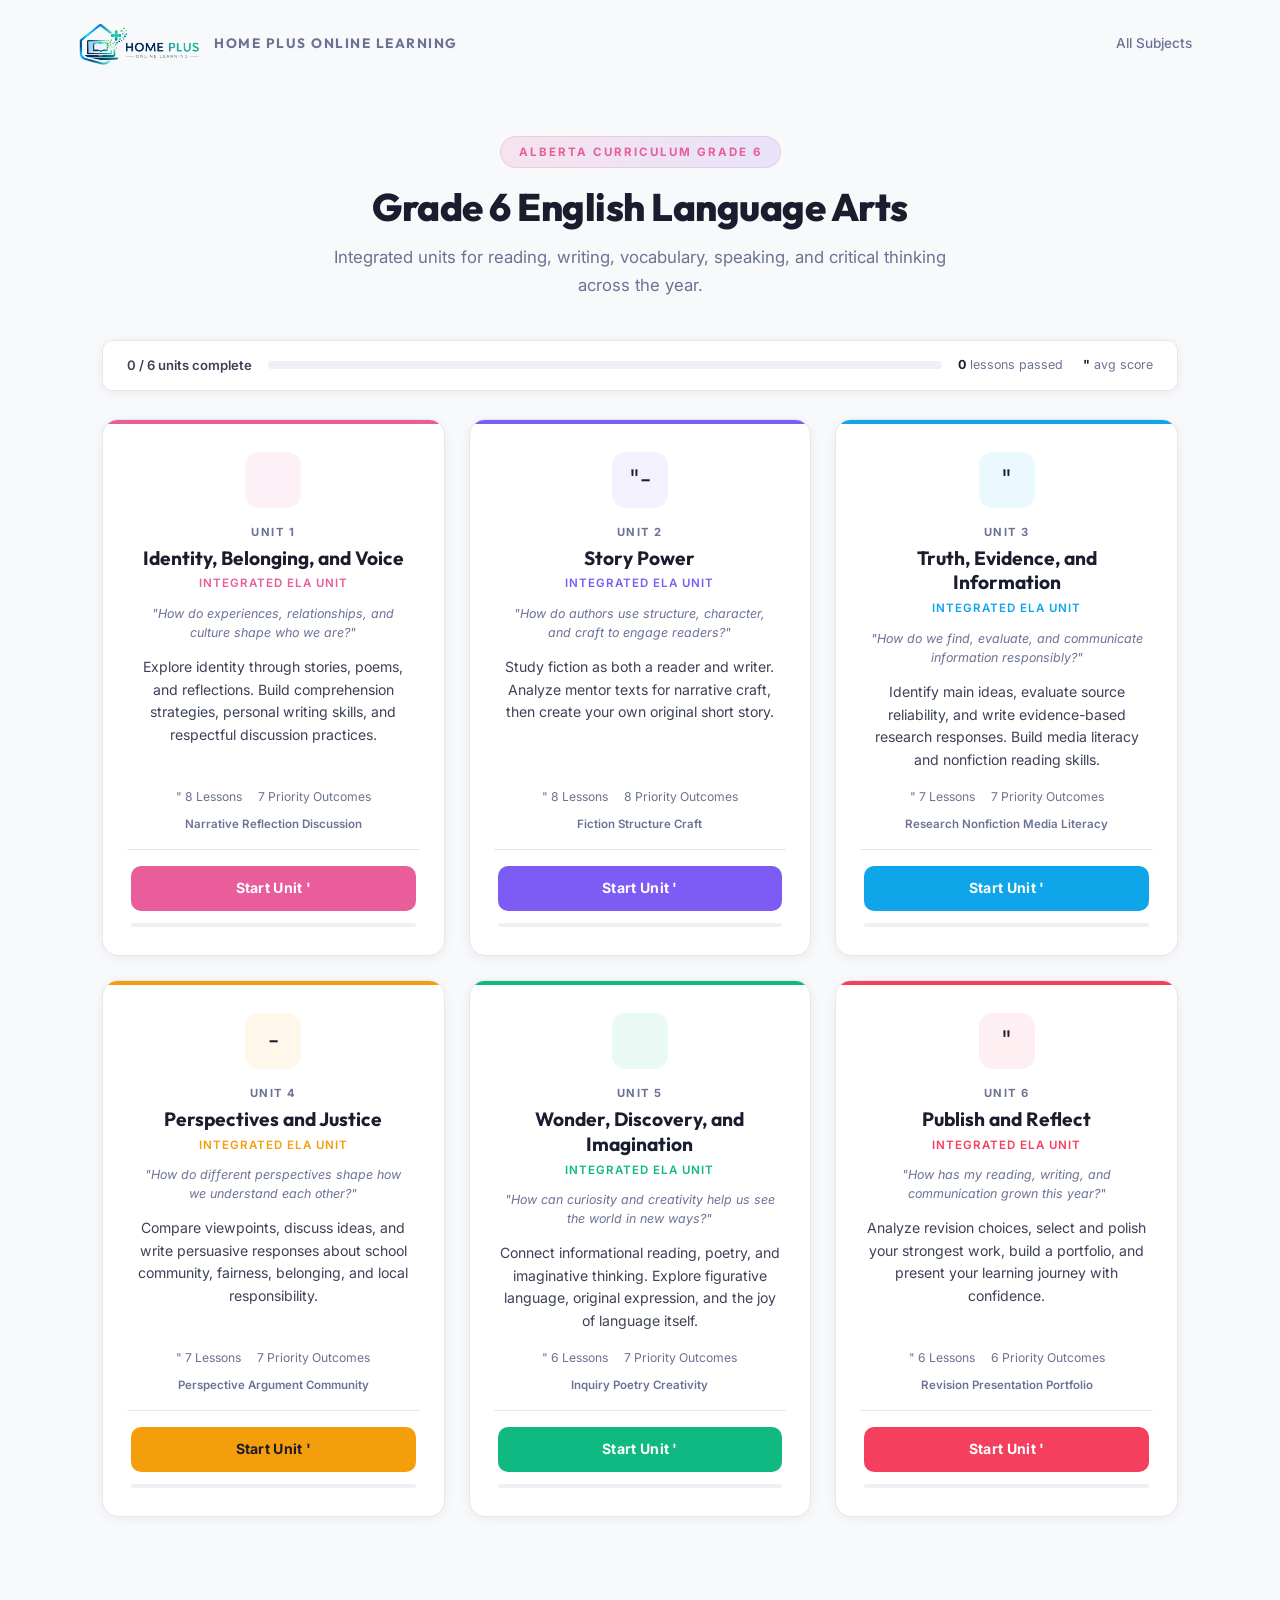
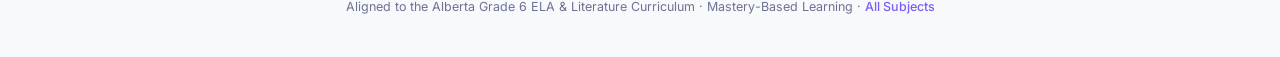
==== commit ab64328f: "Strip all non-ASCII: guarantee clean JS parsing across all browsers" ====
--- a/ela/index.html
+++ b/ela/index.html
@@ -940,7 +940,7 @@
 
     <div class="topbar-right">
 
-      <a href="../index.html">← All Subjects</a>
+      <a href="../index.html"> All Subjects</a>
 
       <span id="studentDisplay"></span>
 
@@ -954,7 +954,7 @@
 
   <div class="hero">
 
-    <div class="hero-badge">Alberta Curriculum · Grade 6</div>
+    <div class="hero-badge">Alberta Curriculum  Grade 6</div>
 
     <h1>Grade 6 English Language Arts</h1>
 
@@ -1000,7 +1000,7 @@
 
       <div class="unit-card" data-unit="1" onclick="openUnit(1)">
 
-        <div class="card-icon">🪞</div>
+        <div class="card-icon"></div>
 
         <div class="card-unit-num">Unit 1</div>
 
@@ -1016,11 +1016,11 @@
 
           <span>" 8 Lessons</span>
 
-          <span>🎯 7 Priority Outcomes</span>
+          <span> 7 Priority Outcomes</span>
 
         </div>
 
-        <div class="card-tag">Narrative · Reflection · Discussion</div>
+        <div class="card-tag">Narrative  Reflection  Discussion</div>
 
         <div class="card-divider"></div>
 
@@ -1052,11 +1052,11 @@
 
           <span>" 8 Lessons</span>
 
-          <span>🎯 8 Priority Outcomes</span>
+          <span> 8 Priority Outcomes</span>
 
         </div>
 
-        <div class="card-tag">Fiction · Structure · Craft</div>
+        <div class="card-tag">Fiction  Structure  Craft</div>
 
         <div class="card-divider"></div>
 
@@ -1088,11 +1088,11 @@
 
           <span>" 7 Lessons</span>
 
-          <span>🎯 7 Priority Outcomes</span>
+          <span> 7 Priority Outcomes</span>
 
         </div>
 
-        <div class="card-tag">Research · Nonfiction · Media Literacy</div>
+        <div class="card-tag">Research  Nonfiction  Media Literacy</div>
 
         <div class="card-divider"></div>
 
@@ -1108,7 +1108,7 @@
 
       <div class="unit-card" data-unit="4" onclick="openUnit(4)">
 
-        <div class="card-icon">-️</div>
+        <div class="card-icon">-</div>
 
         <div class="card-unit-num">Unit 4</div>
 
@@ -1124,11 +1124,11 @@
 
           <span>" 7 Lessons</span>
 
-          <span>🎯 7 Priority Outcomes</span>
+          <span> 7 Priority Outcomes</span>
 
         </div>
 
-        <div class="card-tag">Perspective · Argument · Community</div>
+        <div class="card-tag">Perspective  Argument  Community</div>
 
         <div class="card-divider"></div>
 
@@ -1144,7 +1144,7 @@
 
       <div class="unit-card" data-unit="5" onclick="openUnit(5)">
 
-        <div class="card-icon">🌿</div>
+        <div class="card-icon"></div>
 
         <div class="card-unit-num">Unit 5</div>
 
@@ -1160,11 +1160,11 @@
 
           <span>" 6 Lessons</span>
 
-          <span>🎯 7 Priority Outcomes</span>
+          <span> 7 Priority Outcomes</span>
 
         </div>
 
-        <div class="card-tag">Inquiry · Poetry · Creativity</div>
+        <div class="card-tag">Inquiry  Poetry  Creativity</div>
 
         <div class="card-divider"></div>
 
@@ -1196,11 +1196,11 @@
 
           <span>" 6 Lessons</span>
 
-          <span>🎯 6 Priority Outcomes</span>
+          <span> 6 Priority Outcomes</span>
 
         </div>
 
-        <div class="card-tag">Revision · Presentation · Portfolio</div>
+        <div class="card-tag">Revision  Presentation  Portfolio</div>
 
         <div class="card-divider"></div>
 
@@ -1222,7 +1222,7 @@
 
   <div class="footer">
 
-    <p>Aligned to the Alberta Grade 6 ELA & Literature Curriculum &middot; Mastery-Based Learning &middot; <a href="../index.html">← All Subjects</a></p>
+    <p>Aligned to the Alberta Grade 6 ELA & Literature Curriculum &middot; Mastery-Based Learning &middot; <a href="../index.html"> All Subjects</a></p>
 
   </div>
 
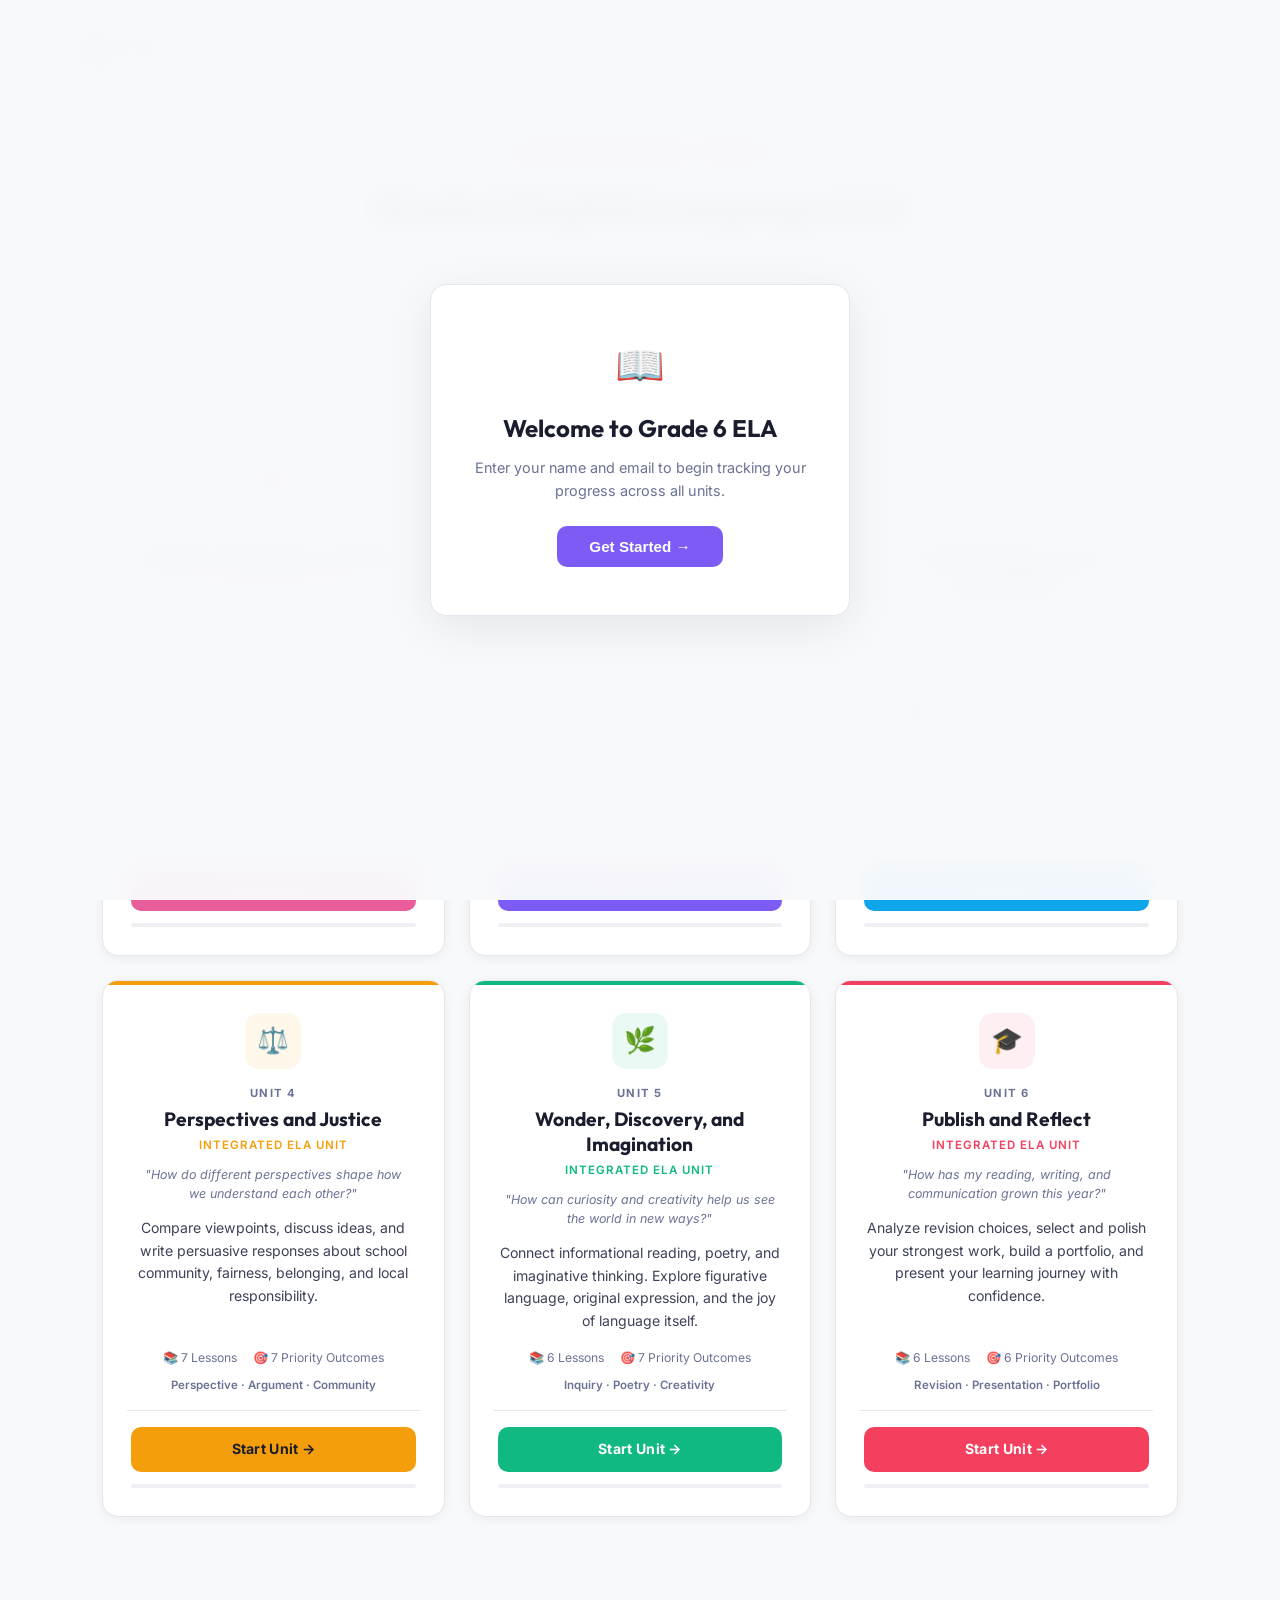
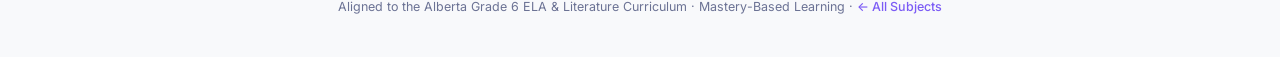
==== commit b47ca984: "Replace all files with smart-decoded versions from original source - proper UTF-8 with emojis intact" ====
--- a/ela/index.html
+++ b/ela/index.html
@@ -1,1422 +1,711 @@
 <!DOCTYPE html>
-
 <html lang="en">
-
 <head>
-
   <meta charset="UTF-8">
-
   <meta name="viewport" content="width=device-width, initial-scale=1.0">
-
-  <title>Grade 6 English Language Arts " Home Plus Online Learning</title>
-
-  <meta name="description" content="Grade 6 ELA course homepage " 6 integrated thematic units covering reading, writing, vocabulary, speaking, and critical thinking aligned to the Alberta curriculum.">
-
+  <title>Grade 6 English Language Arts — Home Plus Online Learning</title>
+  <meta name="description" content="Grade 6 ELA course homepage — 6 integrated thematic units covering reading, writing, vocabulary, speaking, and critical thinking aligned to the Alberta curriculum.">
   <link href="https://fonts.googleapis.com/css2?family=Inter:wght@400;500;600;700;800&family=Outfit:wght@600;700;800&display=swap" rel="stylesheet">
-
   <style>
-
     /* ============================================================
-
-       GRADE 6 ELA " COURSE HOMEPAGE
-
+       GRADE 6 ELA — COURSE HOMEPAGE
        Light, polished, modern LMS dashboard
-
        ============================================================ */
 
-
-
     *, *::before, *::after { margin: 0; padding: 0; box-sizing: border-box; }
 
-
-
     :root {
-
       --bg: #f8f9fb;
-
       --card-bg: #ffffff;
-
       --text1: #1a1d2e;
-
       --text2: #3d4259;
-
       --text3: #6b7294;
-
       --border: #e4e7ef;
-
       --shadow: 0 2px 12px rgba(0,0,0,.06);
-
       --shadow-hover: 0 8px 32px rgba(0,0,0,.10);
-
       --radius: 16px;
-
       --radius-sm: 10px;
 
-
-
       /* Unit accent colors */
-
       --u1: #e85d9a;
-
       --u2: #7c5cf5;
-
       --u3: #0ea5e9;
-
       --u4: #f59e0b;
-
       --u5: #10b981;
-
       --u6: #f43f5e;
-
-    }
-
-
+    }
 
     body {
-
       font-family: 'Inter', -apple-system, BlinkMacSystemFont, sans-serif;
-
       background: var(--bg);
-
       color: var(--text1);
-
       line-height: 1.6;
-
       -webkit-font-smoothing: antialiased;
-
-    }
-
-
+    }
 
     /* ===== TOPBAR ===== */
-
     .topbar {
-
-      display: flex;
-
+      display: flex;
       justify-content: space-between;
-
       align-items: center;
-
       max-width: 1200px;
-
       margin: 0 auto;
-
       padding: 20px 32px;
-
-    }
-
+    }
     .topbar-left {
-
-      display: flex;
-
+      display: flex;
       align-items: center;
-
       gap: 12px;
-
-    }
-
+    }
     .topbar-logo {
-
       height: 48px;
-
       border-radius: 8px;
-
-    }
-
+    }
     .topbar-brand {
-
       font-family: 'Outfit', sans-serif;
-
       font-size: .85rem;
-
       font-weight: 700;
-
-      color: var(--text3);
-
+      color: var(--text3);
       text-transform: uppercase;
-
       letter-spacing: 1.5px;
-
-    }
-
+    }
     .topbar-right {
-
-      display: flex;
-
+      display: flex;
       align-items: center;
-
       gap: 16px;
-
-    }
-
+    }
     .topbar-right a {
-
       font-size: .85rem;
-
-      color: var(--text3);
-
+      color: var(--text3);
       text-decoration: none;
-
       font-weight: 500;
-
       transition: color .2s;
-
-    }
-
+    }
     .topbar-right a:hover { color: var(--text1); }
-
     #studentDisplay {
-
       font-size: .85rem;
-
-      color: var(--text3);
-
-    }
-
+      color: var(--text3);
+    }
     .theme-toggle {
-
       background: none;
-
       border: 1px solid var(--border);
-
       border-radius: 8px;
-
       padding: 6px 12px;
-
       font-size: .8rem;
-
-      color: var(--text3);
-
+      color: var(--text3);
       cursor: pointer;
-
       transition: all .2s;
-
-    }
-
+    }
     .theme-toggle:hover {
-
       background: var(--text1);
-
       color: #fff;
-
       border-color: var(--text1);
-
-    }
-
-
+    }
 
     /* ===== HERO ===== */
-
     .hero {
-
-      text-align: center;
-
+      text-align: center;
       padding: 48px 32px 20px;
-
       max-width: 780px;
-
       margin: 0 auto;
-
-    }
-
+    }
     .hero-badge {
-
       display: inline-block;
-
       background: linear-gradient(135deg, #e85d9a22, #7c5cf522);
-
       border: 1px solid #e85d9a33;
-
       color: var(--u1);
-
       font-size: .72rem;
-
       font-weight: 700;
-
       text-transform: uppercase;
-
       letter-spacing: 2px;
-
       padding: 6px 18px;
-
       border-radius: 30px;
-
       margin-bottom: 16px;
-
-    }
-
+    }
     .hero h1 {
-
       font-family: 'Outfit', sans-serif;
-
       font-size: 2.4rem;
-
       font-weight: 800;
-
       color: var(--text1);
-
       line-height: 1.2;
-
       margin-bottom: 12px;
-
       letter-spacing: -.5px;
-
-    }
-
+    }
     .hero p {
-
       font-size: 1.05rem;
-
-      color: var(--text3);
-
+      color: var(--text3);
       line-height: 1.7;
-
       max-width: 620px;
-
       margin: 0 auto;
-
-    }
-
-
+    }
 
     /* ===== PROGRESS BAR ===== */
-
     .progress-section {
-
       max-width: 1140px;
-
       margin: 20px auto 12px;
-
       padding: 0 32px;
-
-    }
-
+    }
     .progress-wrap {
-
-      display: flex;
-
+      display: flex;
       align-items: center;
-
       gap: 16px;
-
       background: var(--card-bg);
-
       border: 1px solid var(--border);
-
       border-radius: var(--radius-sm);
-
       padding: 14px 24px;
-
       box-shadow: var(--shadow);
-
-    }
-
+    }
     .progress-label {
-
       font-size: .82rem;
-
       font-weight: 600;
-
       color: var(--text2);
-
       white-space: nowrap;
-
-    }
-
+    }
     .progress-bar {
-
       flex: 1;
-
       height: 8px;
-
       background: #eef0f6;
-
       border-radius: 20px;
-
       overflow: hidden;
-
-    }
-
+    }
     .progress-fill {
-
       height: 100%;
-
       border-radius: 20px;
-
       background: linear-gradient(90deg, var(--u1), var(--u2), var(--u5));
-
       width: 0%;
-
       transition: width .6s ease;
-
-    }
-
+    }
     .progress-stats {
-
-      display: flex;
-
+      display: flex;
       gap: 20px;
-
       font-size: .78rem;
-
-      color: var(--text3);
-
+      color: var(--text3);
       white-space: nowrap;
-
-    }
-
+    }
     .progress-stats strong {
-
       color: var(--text1);
-
-    }
-
-
+    }
 
     /* ===== UNIT GRID ===== */
-
     .grid-section {
-
       max-width: 1140px;
-
       margin: 28px auto 0;
-
       padding: 0 32px 60px;
-
-    }
-
+    }
     .unit-grid {
-
       display: grid;
-
       grid-template-columns: repeat(3, 1fr);
-
       gap: 24px;
-
-    }
-
-
+    }
 
     /* ===== UNIT CARD ===== */
-
     .unit-card {
-
       background: var(--card-bg);
-
       border: 1px solid var(--border);
-
       border-radius: var(--radius);
-
       padding: 32px 28px 28px;
-
-      display: flex;
-
+      display: flex;
       flex-direction: column;
-
       box-shadow: var(--shadow);
-
       transition: box-shadow .3s, transform .3s;
-
       position: relative;
-
       overflow: hidden;
-
       cursor: pointer;
-
-    }
-
+    }
     .unit-card::before {
-
       content: '';
-
       position: absolute;
-
       top: 0;
-
       left: 0;
-
       right: 0;
-
       height: 4px;
-
-    }
-
+    }
     .unit-card:hover {
-
       box-shadow: var(--shadow-hover);
-
       transform: translateY(-4px);
-
-    }
-
-
+    }
 
     /* Accent borders per unit */
-
     .unit-card[data-unit="1"]::before { background: var(--u1); }
-
     .unit-card[data-unit="2"]::before { background: var(--u2); }
-
     .unit-card[data-unit="3"]::before { background: var(--u3); }
-
     .unit-card[data-unit="4"]::before { background: var(--u4); }
-
     .unit-card[data-unit="5"]::before { background: var(--u5); }
-
     .unit-card[data-unit="6"]::before { background: var(--u6); }
 
-
-
     .card-icon {
-
       width: 56px;
-
       height: 56px;
-
       border-radius: 14px;
-
-      display: flex;
-
+      display: flex;
       align-items: center;
-
       justify-content: center;
-
       font-size: 1.6rem;
-
       margin: 0 auto 16px;
-
-    }
-
+    }
     .unit-card[data-unit="1"] .card-icon { background: #e85d9a15; }
-
     .unit-card[data-unit="2"] .card-icon { background: #7c5cf515; }
-
     .unit-card[data-unit="3"] .card-icon { background: #0ea5e915; }
-
     .unit-card[data-unit="4"] .card-icon { background: #f59e0b15; }
-
     .unit-card[data-unit="5"] .card-icon { background: #10b98115; }
-
     .unit-card[data-unit="6"] .card-icon { background: #f43f5e15; }
 
-
-
     .card-unit-num {
-
       font-size: .7rem;
-
       font-weight: 700;
-
       text-transform: uppercase;
-
       letter-spacing: 1.5px;
-
-      color: var(--text3);
-
-      text-align: center;
-
+      color: var(--text3);
+      text-align: center;
       margin-bottom: 4px;
-
-    }
-
+    }
     .card-title {
-
       font-family: 'Outfit', sans-serif;
-
       font-size: 1.2rem;
-
       font-weight: 700;
-
       color: var(--text1);
-
-      text-align: center;
-
+      text-align: center;
       margin-bottom: 4px;
-
       line-height: 1.3;
-
-    }
-
+    }
     .card-subtitle {
-
       font-size: .72rem;
-
       font-weight: 600;
-
       text-transform: uppercase;
-
       letter-spacing: 1px;
-
-      text-align: center;
-
+      text-align: center;
       margin-bottom: 12px;
-
-    }
-
+    }
     .unit-card[data-unit="1"] .card-subtitle { color: var(--u1); }
-
     .unit-card[data-unit="2"] .card-subtitle { color: var(--u2); }
-
     .unit-card[data-unit="3"] .card-subtitle { color: var(--u3); }
-
     .unit-card[data-unit="4"] .card-subtitle { color: var(--u4); }
-
     .unit-card[data-unit="5"] .card-subtitle { color: var(--u5); }
-
     .unit-card[data-unit="6"] .card-subtitle { color: var(--u6); }
 
-
-
     .card-desc {
-
       font-size: .88rem;
-
       color: var(--text2);
-
-      text-align: center;
-
+      text-align: center;
       line-height: 1.6;
-
       flex: 1;
-
       margin-bottom: 16px;
-
-    }
-
-
+    }
 
     .card-meta {
-
-      display: flex;
-
+      display: flex;
       justify-content: center;
-
       gap: 16px;
-
       font-size: .76rem;
-
-      color: var(--text3);
-
+      color: var(--text3);
       margin-bottom: 8px;
-
-    }
-
+    }
     .card-meta span {
-
-      display: flex;
-
+      display: flex;
       align-items: center;
-
       gap: 4px;
-
-    }
-
-
+    }
 
     .card-tag {
-
       display: block;
-
-      text-align: center;
-
+      text-align: center;
       font-size: .72rem;
-
       font-weight: 600;
-
-      color: var(--text3);
-
+      color: var(--text3);
       margin-bottom: 16px;
-
-    }
-
-
+    }
 
     .card-eq {
-
       font-size: .78rem;
-
-      color: var(--text3);
-
+      color: var(--text3);
       font-style: italic;
-
-      text-align: center;
-
+      text-align: center;
       line-height: 1.5;
-
       margin-bottom: 14px;
-
       padding: 0 4px;
-
-    }
-
-
+    }
 
     .card-divider {
-
       height: 1px;
-
       background: var(--border);
-
       margin: 0 -4px 16px;
-
-    }
-
-
+    }
 
     .card-btn {
-
       display: block;
-
-      text-align: center;
-
+      text-align: center;
       font-weight: 700;
-
       font-size: .88rem;
-
       padding: 11px 24px;
-
       border-radius: var(--radius-sm);
-
       border: none;
-
       cursor: pointer;
-
       transition: all .2s;
-
       letter-spacing: .3px;
-
       text-decoration: none;
-
       color: #fff;
-
-    }
-
+    }
     .unit-card[data-unit="1"] .card-btn { background: var(--u1); }
-
     .unit-card[data-unit="2"] .card-btn { background: var(--u2); }
-
     .unit-card[data-unit="3"] .card-btn { background: var(--u3); }
-
     .unit-card[data-unit="4"] .card-btn { background: var(--u4); color: var(--text1); }
-
     .unit-card[data-unit="5"] .card-btn { background: var(--u5); }
-
     .unit-card[data-unit="6"] .card-btn { background: var(--u6); }
-
     .card-btn:hover { opacity: .88; transform: scale(1.02); }
 
-
-
     .card-progress-bar {
-
       height: 4px;
-
       background: #eef0f6;
-
       border-radius: 20px;
-
       margin-top: 12px;
-
       overflow: hidden;
-
-    }
-
+    }
     .card-progress-fill {
-
       height: 100%;
-
       border-radius: 20px;
-
       width: 0%;
-
       transition: width .5s;
-
-    }
-
+    }
     .unit-card[data-unit="1"] .card-progress-fill { background: var(--u1); }
-
     .unit-card[data-unit="2"] .card-progress-fill { background: var(--u2); }
-
     .unit-card[data-unit="3"] .card-progress-fill { background: var(--u3); }
-
     .unit-card[data-unit="4"] .card-progress-fill { background: var(--u4); }
-
     .unit-card[data-unit="5"] .card-progress-fill { background: var(--u5); }
-
     .unit-card[data-unit="6"] .card-progress-fill { background: var(--u6); }
 
-
-
     /* ===== FOOTER ===== */
-
     .footer {
-
-      text-align: center;
-
+      text-align: center;
       padding: 20px 32px 40px;
-
       font-size: .78rem;
-
-      color: var(--text3);
-
-    }
-
+      color: var(--text3);
+    }
     .footer a {
-
       color: var(--u2);
-
       text-decoration: none;
-
       font-weight: 500;
-
-    }
-
+    }
     .footer a:hover { text-decoration: underline; }
 
-
-
     /* ===== SIGN-IN OVERLAY ===== */
-
     .signin-overlay {
-
       position: fixed;
-
       inset: 0;
-
       z-index: 1000;
-
       background: rgba(248,249,251,.97);
-
-      display: flex;
-
+      display: flex;
       align-items: center;
-
       justify-content: center;
-
       backdrop-filter: blur(12px);
-
-    }
-
+    }
     .signin-overlay.hidden { display: none; }
-
     .signin-card {
-
       background: var(--card-bg);
-
       border: 1px solid var(--border);
-
       border-radius: var(--radius);
-
       padding: 48px 40px;
-
       max-width: 420px;
-
       width: 90%;
-
-      text-align: center;
-
+      text-align: center;
       box-shadow: 0 12px 48px rgba(0,0,0,.08);
-
-    }
-
+    }
     .signin-card h2 {
-
       font-family: 'Outfit', sans-serif;
-
       font-size: 1.5rem;
-
       margin-bottom: 8px;
-
       color: var(--text1);
-
-    }
-
+    }
     .signin-card p {
-
       font-size: .9rem;
-
-      color: var(--text3);
-
+      color: var(--text3);
       margin-bottom: 24px;
-
-    }
-
+    }
     .signin-btn {
-
       display: inline-block;
-
       background: var(--u2);
-
       color: #fff;
-
       border: none;
-
       padding: 12px 32px;
-
       border-radius: var(--radius-sm);
-
       font-weight: 700;
-
       font-size: .95rem;
-
       cursor: pointer;
-
       transition: opacity .2s;
-
-    }
-
+    }
     .signin-btn:hover { opacity: .85; }
 
-
-
     /* ===== RESPONSIVE ===== */
-
     @media (max-width: 960px) {
-
       .unit-grid { grid-template-columns: repeat(2, 1fr); }
-
       .hero h1 { font-size: 1.8rem; }
-
-    }
-
+    }
     @media (max-width: 640px) {
-
       .unit-grid { grid-template-columns: 1fr; gap: 16px; }
-
       .hero { padding: 32px 20px 12px; }
-
       .hero h1 { font-size: 1.5rem; }
-
       .topbar { padding: 16px 20px; }
-
       .grid-section, .progress-section { padding-left: 16px; padding-right: 16px; }
-
       .progress-wrap { flex-direction: column; gap: 8px; text-align: center; }
-
       .progress-stats { justify-content: center; }
-
-    }
-
+    }
   </style>
-
 </head>
-
 <body>
 
-
-
   <!-- SIGN-IN -->
-
   <div class="signin-overlay" id="signinOverlay" style="display:none">
-
     <div class="signin-card">
-
-      <div style="font-size:2.5rem;margin-bottom:12px">"-</div>
-
+      <div style="font-size:2.5rem;margin-bottom:12px">📖</div>
       <h2>Welcome to Grade 6 ELA</h2>
-
       <p>Enter your name and email to begin tracking your progress across all units.</p>
-
-      <button class="signin-btn" onclick="signIn()">Get Started '</button>
-
+      <button class="signin-btn" onclick="signIn()">Get Started →</button>
     </div>
-
   </div>
 
-
-
   <!-- TOPBAR -->
-
   <div class="topbar">
-
     <div class="topbar-left">
-
       <img src="../assets/hpln-logo.png" alt="Home Plus Online Learning" class="topbar-logo">
-
       <span class="topbar-brand">Home Plus Online Learning</span>
-
     </div>
-
     <div class="topbar-right">
-
-      <a href="../index.html"> All Subjects</a>
-
+      <a href="../index.html">← All Subjects</a>
       <span id="studentDisplay"></span>
-
     </div>
-
   </div>
 
-
-
   <!-- HERO -->
-
   <div class="hero">
-
-    <div class="hero-badge">Alberta Curriculum  Grade 6</div>
-
+    <div class="hero-badge">Alberta Curriculum · Grade 6</div>
     <h1>Grade 6 English Language Arts</h1>
-
     <p>Integrated units for reading, writing, vocabulary, speaking, and critical thinking across the year.</p>
-
   </div>
 
-
-
   <!-- PROGRESS -->
-
   <div class="progress-section">
-
     <div class="progress-wrap">
-
       <span class="progress-label" id="progressLabel">0 / 6 units complete</span>
-
       <div class="progress-bar"><div class="progress-fill" id="progressFill"></div></div>
-
       <div class="progress-stats">
-
         <span><strong id="statLessons">0</strong> lessons passed</span>
-
-        <span><strong id="statAvg">"</strong> avg score</span>
-
+        <span><strong id="statAvg">—</strong> avg score</span>
       </div>
-
     </div>
-
   </div>
 
-
-
   <!-- UNIT GRID -->
-
   <div class="grid-section">
-
     <div class="unit-grid">
 
-
-
       <!-- UNIT 1 -->
-
       <div class="unit-card" data-unit="1" onclick="openUnit(1)">
-
-        <div class="card-icon"></div>
-
+        <div class="card-icon">🪞</div>
         <div class="card-unit-num">Unit 1</div>
-
         <div class="card-title">Identity, Belonging, and Voice</div>
-
         <div class="card-subtitle">Integrated ELA Unit</div>
-
         <div class="card-eq">"How do experiences, relationships, and culture shape who we are?"</div>
-
         <p class="card-desc">Explore identity through stories, poems, and reflections. Build comprehension strategies, personal writing skills, and respectful discussion practices.</p>
-
         <div class="card-meta">
-
-          <span>" 8 Lessons</span>
-
-          <span> 7 Priority Outcomes</span>
-
+          <span>📚 8 Lessons</span>
+          <span>🎯 7 Priority Outcomes</span>
         </div>
-
-        <div class="card-tag">Narrative  Reflection  Discussion</div>
-
+        <div class="card-tag">Narrative · Reflection · Discussion</div>
         <div class="card-divider"></div>
-
-        <div class="card-btn" id="btn1">Start Unit '</div>
-
+        <div class="card-btn" id="btn1">Start Unit →</div>
         <div class="card-progress-bar"><div class="card-progress-fill" id="prog1"></div></div>
-
       </div>
 
-
-
       <!-- UNIT 2 -->
-
       <div class="unit-card" data-unit="2" onclick="openUnit(2)">
-
-        <div class="card-icon">"-</div>
-
+        <div class="card-icon">📕</div>
         <div class="card-unit-num">Unit 2</div>
-
         <div class="card-title">Story Power</div>
-
         <div class="card-subtitle">Integrated ELA Unit</div>
-
         <div class="card-eq">"How do authors use structure, character, and craft to engage readers?"</div>
-
         <p class="card-desc">Study fiction as both a reader and writer. Analyze mentor texts for narrative craft, then create your own original short story.</p>
-
         <div class="card-meta">
-
-          <span>" 8 Lessons</span>
-
-          <span> 8 Priority Outcomes</span>
-
+          <span>📚 8 Lessons</span>
+          <span>🎯 8 Priority Outcomes</span>
         </div>
-
-        <div class="card-tag">Fiction  Structure  Craft</div>
-
+        <div class="card-tag">Fiction · Structure · Craft</div>
         <div class="card-divider"></div>
-
-        <div class="card-btn" id="btn2">Start Unit '</div>
-
+        <div class="card-btn" id="btn2">Start Unit →</div>
         <div class="card-progress-bar"><div class="card-progress-fill" id="prog2"></div></div>
-
       </div>
 
-
-
       <!-- UNIT 3 -->
-
       <div class="unit-card" data-unit="3" onclick="openUnit(3)">
-
-        <div class="card-icon">"</div>
-
+        <div class="card-icon">🔎</div>
         <div class="card-unit-num">Unit 3</div>
-
         <div class="card-title">Truth, Evidence, and Information</div>
-
         <div class="card-subtitle">Integrated ELA Unit</div>
-
         <div class="card-eq">"How do we find, evaluate, and communicate information responsibly?"</div>
-
         <p class="card-desc">Identify main ideas, evaluate source reliability, and write evidence-based research responses. Build media literacy and nonfiction reading skills.</p>
-
         <div class="card-meta">
-
-          <span>" 7 Lessons</span>
-
-          <span> 7 Priority Outcomes</span>
-
+          <span>📚 7 Lessons</span>
+          <span>🎯 7 Priority Outcomes</span>
         </div>
-
-        <div class="card-tag">Research  Nonfiction  Media Literacy</div>
-
+        <div class="card-tag">Research · Nonfiction · Media Literacy</div>
         <div class="card-divider"></div>
-
-        <div class="card-btn" id="btn3">Start Unit '</div>
-
+        <div class="card-btn" id="btn3">Start Unit →</div>
         <div class="card-progress-bar"><div class="card-progress-fill" id="prog3"></div></div>
-
       </div>
 
-
-
       <!-- UNIT 4 -->
-
       <div class="unit-card" data-unit="4" onclick="openUnit(4)">
-
-        <div class="card-icon">-</div>
-
+        <div class="card-icon">⚖️</div>
         <div class="card-unit-num">Unit 4</div>
-
         <div class="card-title">Perspectives and Justice</div>
-
         <div class="card-subtitle">Integrated ELA Unit</div>
-
         <div class="card-eq">"How do different perspectives shape how we understand each other?"</div>
-
         <p class="card-desc">Compare viewpoints, discuss ideas, and write persuasive responses about school community, fairness, belonging, and local responsibility.</p>
-
         <div class="card-meta">
-
-          <span>" 7 Lessons</span>
-
-          <span> 7 Priority Outcomes</span>
-
+          <span>📚 7 Lessons</span>
+          <span>🎯 7 Priority Outcomes</span>
         </div>
-
-        <div class="card-tag">Perspective  Argument  Community</div>
-
+        <div class="card-tag">Perspective · Argument · Community</div>
         <div class="card-divider"></div>
-
-        <div class="card-btn" id="btn4">Start Unit '</div>
-
+        <div class="card-btn" id="btn4">Start Unit →</div>
         <div class="card-progress-bar"><div class="card-progress-fill" id="prog4"></div></div>
-
       </div>
 
-
-
       <!-- UNIT 5 -->
-
       <div class="unit-card" data-unit="5" onclick="openUnit(5)">
-
-        <div class="card-icon"></div>
-
+        <div class="card-icon">🌿</div>
         <div class="card-unit-num">Unit 5</div>
-
         <div class="card-title">Wonder, Discovery, and Imagination</div>
-
         <div class="card-subtitle">Integrated ELA Unit</div>
-
         <div class="card-eq">"How can curiosity and creativity help us see the world in new ways?"</div>
-
         <p class="card-desc">Connect informational reading, poetry, and imaginative thinking. Explore figurative language, original expression, and the joy of language itself.</p>
-
         <div class="card-meta">
-
-          <span>" 6 Lessons</span>
-
-          <span> 7 Priority Outcomes</span>
-
+          <span>📚 6 Lessons</span>
+          <span>🎯 7 Priority Outcomes</span>
         </div>
-
-        <div class="card-tag">Inquiry  Poetry  Creativity</div>
-
+        <div class="card-tag">Inquiry · Poetry · Creativity</div>
         <div class="card-divider"></div>
-
-        <div class="card-btn" id="btn5">Start Unit '</div>
-
+        <div class="card-btn" id="btn5">Start Unit →</div>
         <div class="card-progress-bar"><div class="card-progress-fill" id="prog5"></div></div>
-
       </div>
 
-
-
       <!-- UNIT 6 -->
-
       <div class="unit-card" data-unit="6" onclick="openUnit(6)">
-
-        <div class="card-icon">"</div>
-
+        <div class="card-icon">🎓</div>
         <div class="card-unit-num">Unit 6</div>
-
         <div class="card-title">Publish and Reflect</div>
-
         <div class="card-subtitle">Integrated ELA Unit</div>
-
         <div class="card-eq">"How has my reading, writing, and communication grown this year?"</div>
-
         <p class="card-desc">Analyze revision choices, select and polish your strongest work, build a portfolio, and present your learning journey with confidence.</p>
-
         <div class="card-meta">
-
-          <span>" 6 Lessons</span>
-
-          <span> 6 Priority Outcomes</span>
-
+          <span>📚 6 Lessons</span>
+          <span>🎯 6 Priority Outcomes</span>
         </div>
-
-        <div class="card-tag">Revision  Presentation  Portfolio</div>
-
+        <div class="card-tag">Revision · Presentation · Portfolio</div>
         <div class="card-divider"></div>
-
-        <div class="card-btn" id="btn6">Start Unit '</div>
-
+        <div class="card-btn" id="btn6">Start Unit →</div>
         <div class="card-progress-bar"><div class="card-progress-fill" id="prog6"></div></div>
-
       </div>
 
-
-
     </div><!-- /unit-grid -->
-
   </div>
 
-
-
   <!-- FOOTER -->
-
   <div class="footer">
-
-    <p>Aligned to the Alberta Grade 6 ELA & Literature Curriculum &middot; Mastery-Based Learning &middot; <a href="../index.html"> All Subjects</a></p>
-
+    <p>Aligned to the Alberta Grade 6 ELA & Literature Curriculum &middot; Mastery-Based Learning &middot; <a href="../index.html">← All Subjects</a></p>
   </div>
 
-
-
   <script>
-
     // ===== SIGN-IN =====
-
     function signIn() {
-
       const name = prompt('Enter your full name (First Last):');
-
       if (!name || !name.trim()) return;
-
       const email = prompt('Enter your school email:');
-
       if (!email || !email.trim()) return;
-
       localStorage.setItem('g6-student-name', name.trim());
-
       localStorage.setItem('g6-student-email', email.trim());
-
       checkSignIn();
-
-    }
-
+    }
     function checkSignIn() {
-
       const name = localStorage.getItem('g6-student-name');
-
       const email = localStorage.getItem('g6-student-email');
-
       const overlay = document.getElementById('signinOverlay');
-
       const display = document.getElementById('studentDisplay');
-
       if (name && email) {
-
         if (overlay) { overlay.classList.add('hidden'); overlay.style.display = 'none'; }
-
-        if (display) display.innerHTML = '' ' + name + ' <a href="#" onclick="event.preventDefault();signOut()" style="color:#6b7294;margin-left:4px;font-size:.7rem" title="Sign out">-</a>';
-
+        if (display) display.innerHTML = '👤 ' + name + ' <a href="#" onclick="event.preventDefault();signOut()" style="color:#6b7294;margin-left:4px;font-size:.7rem" title="Sign out">✕</a>';
       } else {
-
         if (overlay) { overlay.classList.remove('hidden'); overlay.style.display = 'flex'; }
-
         if (display) display.textContent = '';
-
       }
-
-    }
-
+    }
     function signOut() {
-
       if (!confirm('Sign out? Your progress on this device will be cleared.')) return;
-
       localStorage.removeItem('g6-student-name');
-
       localStorage.removeItem('g6-student-email');
-
       location.reload();
-
-    }
-
-
+    }
 
     // ===== NAVIGATION =====
-
     const unitPaths = {
-
       1: 'unit-1-identity/index.html',
-
       2: 'unit-2-writing/index.html',
-
       3: 'unit-3-vocabulary/index.html',
-
       4: 'unit-4-oral-media/index.html',
-
       5: 'unit-5-oral-lang/index.html',
-
       6: 'unit-6-creative/index.html'
-
     };
-
     function openUnit(num) {
-
       if (unitPaths[num]) window.location.href = unitPaths[num];
-
-    }
-
-
+    }
 
     // ===== PROGRESS =====
-
     function updateProgress() {
-
       const units = [
-
         { id: '1', count: 8, prefix: 'g6-ela-u1' },
-
         { id: '2', count: 8, prefix: 'g6-ela-u2' },
-
         { id: '3', count: 7, prefix: 'g6-ela-u3' },
-
         { id: '4', count: 7, prefix: 'g6-ela-u4' },
-
         { id: '5', count: 6, prefix: 'g6-ela-u5' },
-
         { id: '6', count: 6, prefix: 'g6-ela-u6' }
-
       ];
-
       let totalPassed = 0, totalLessons = 0, unitsComplete = 0;
 
-
-
       units.forEach(u => {
-
         let passed = 0;
-
         for (let i = 1; i <= u.count; i++) {
-
           if (localStorage.getItem(`${u.prefix}-lesson${i}-passed`)) passed++;
-
         }
-
         totalPassed += passed;
-
         totalLessons += u.count;
-
         const pct = u.count > 0 ? Math.round(passed / u.count * 100) : 0;
-
         const progEl = document.getElementById('prog' + u.id);
-
         const btnEl = document.getElementById('btn' + u.id);
-
         if (progEl) progEl.style.width = pct + '%';
-
         if (passed === u.count && u.count > 0) {
-
           unitsComplete++;
-
-          if (btnEl) btnEl.textContent = 'Review Unit "';
-
+          if (btnEl) btnEl.textContent = 'Review Unit ✓';
         } else if (passed > 0) {
-
-          if (btnEl) btnEl.textContent = 'Continue '';
-
+          if (btnEl) btnEl.textContent = 'Continue →';
         }
-
       });
 
-
-
       const overallPct = totalLessons > 0 ? Math.round(totalPassed / totalLessons * 100) : 0;
-
       document.getElementById('progressFill').style.width = overallPct + '%';
-
       document.getElementById('progressLabel').textContent = `${unitsComplete} / 6 units complete`;
-
       document.getElementById('statLessons').textContent = totalPassed;
 
-
-
       const grades = JSON.parse(localStorage.getItem('g6-grades') || '[]');
-
       const quizGrades = grades.filter(g => g.quizId && g.quizId.startsWith('quiz'));
-
       if (quizGrades.length > 0) {
-
         const avg = Math.round(quizGrades.reduce((s, g) => s + g.percentage, 0) / quizGrades.length);
-
         document.getElementById('statAvg').textContent = avg + '%';
-
       }
-
-    }
-
-
+    }
 
     // ===== INIT =====
-
     document.addEventListener('DOMContentLoaded', () => {
-
       checkSignIn();
-
       updateProgress();
-
     });
-
   </script>
-
 </body>
-
 </html>
-
